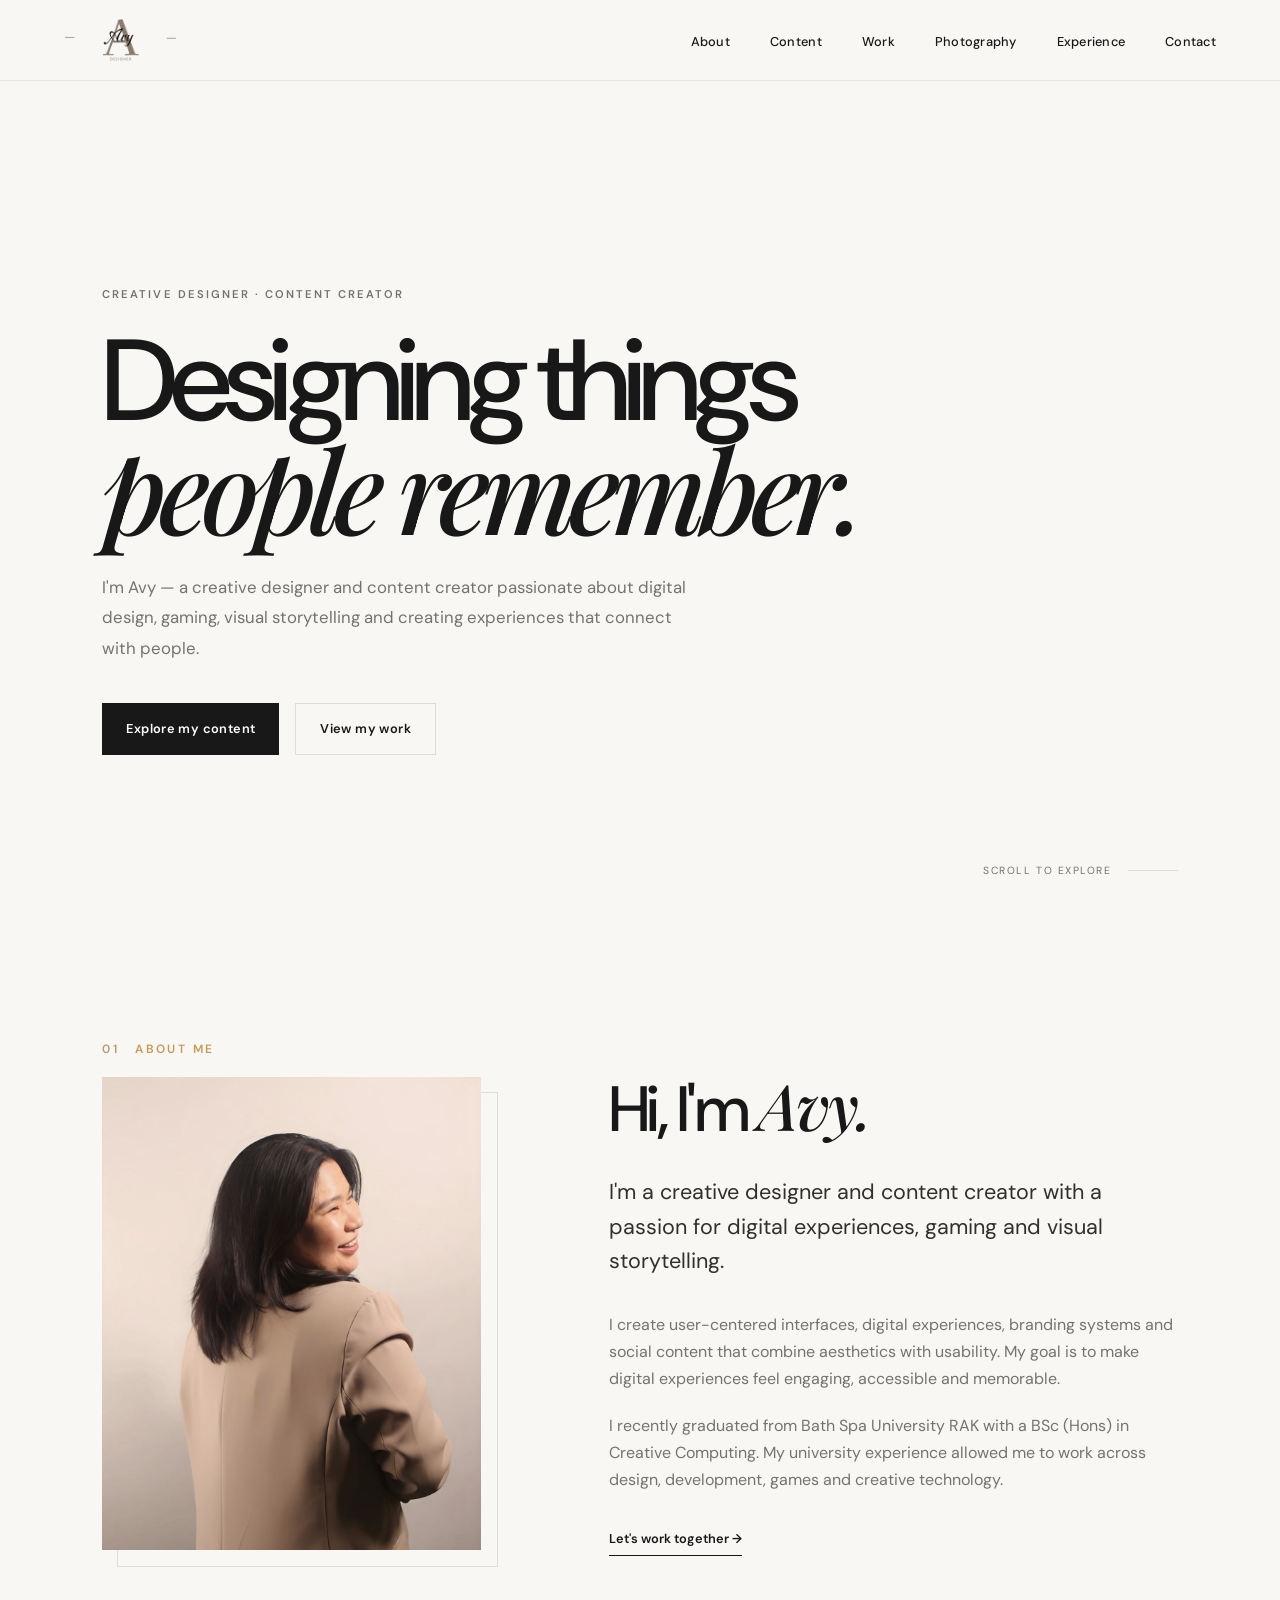
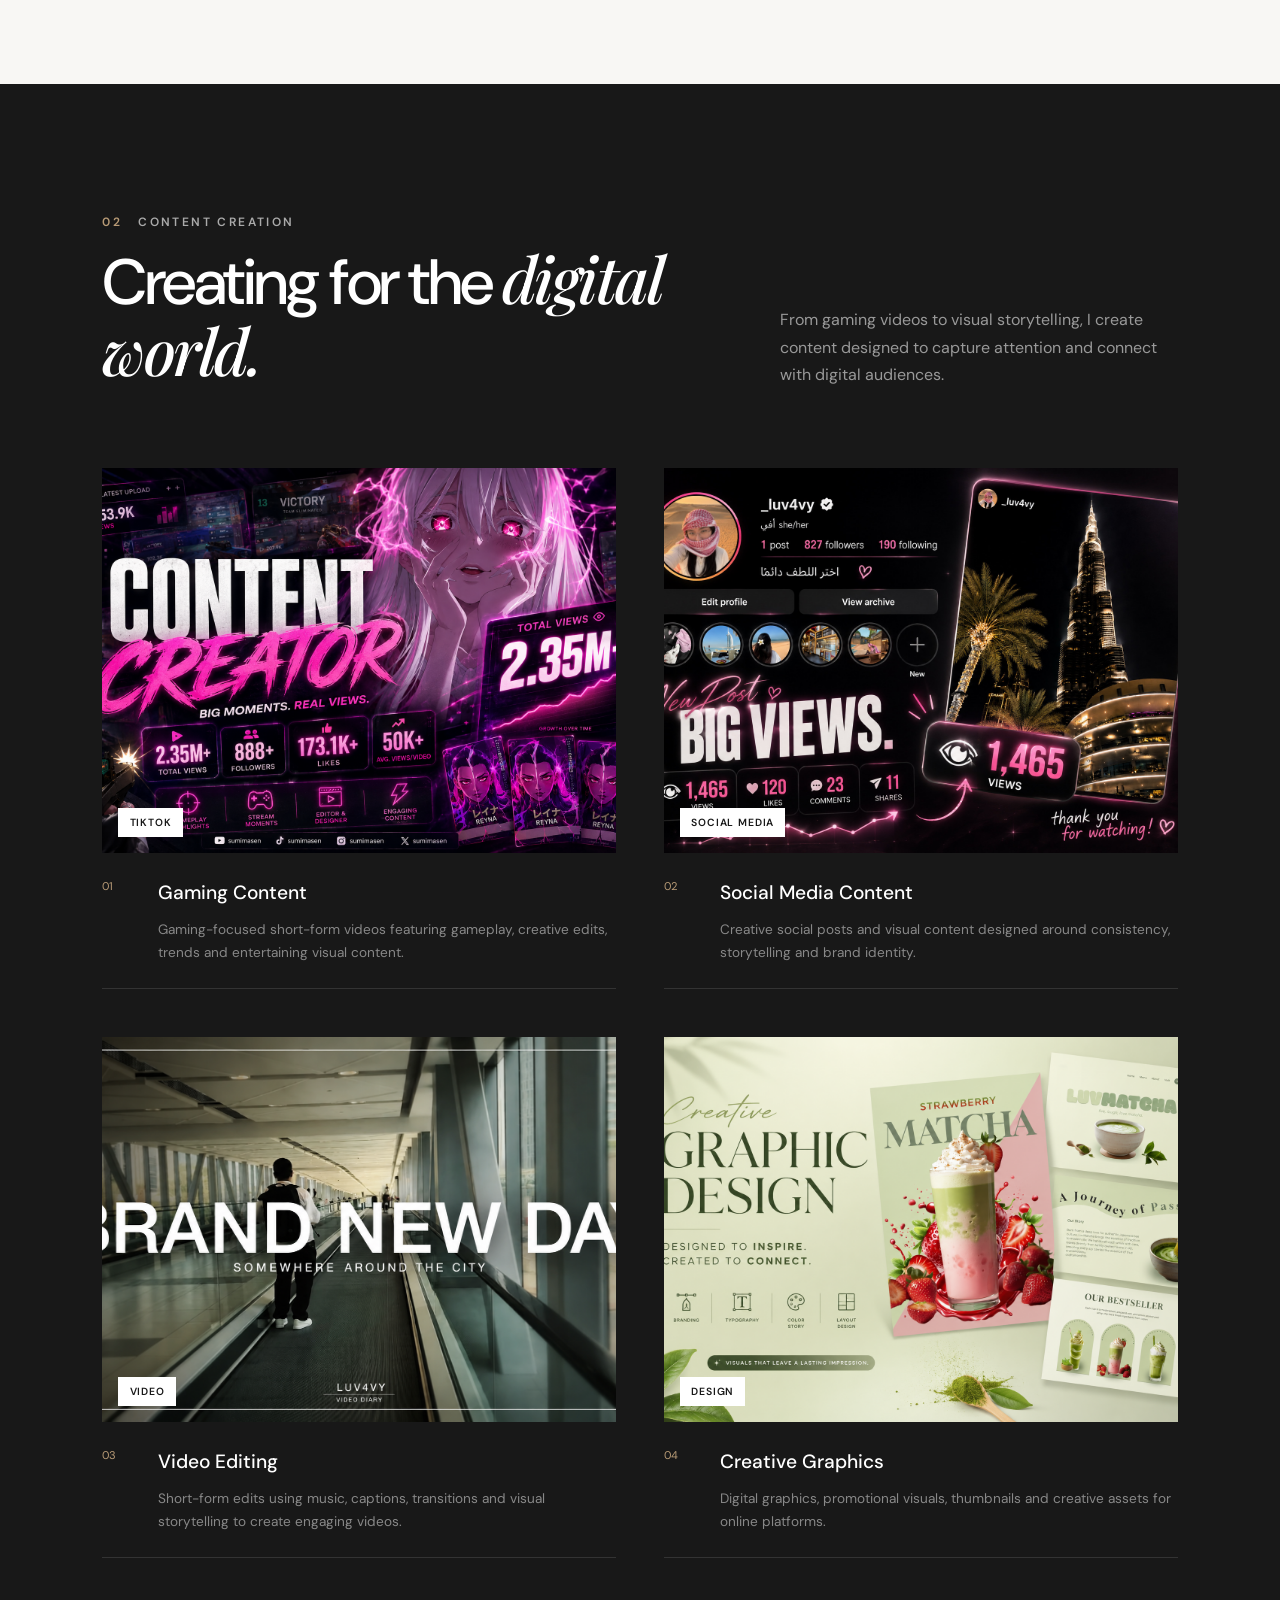
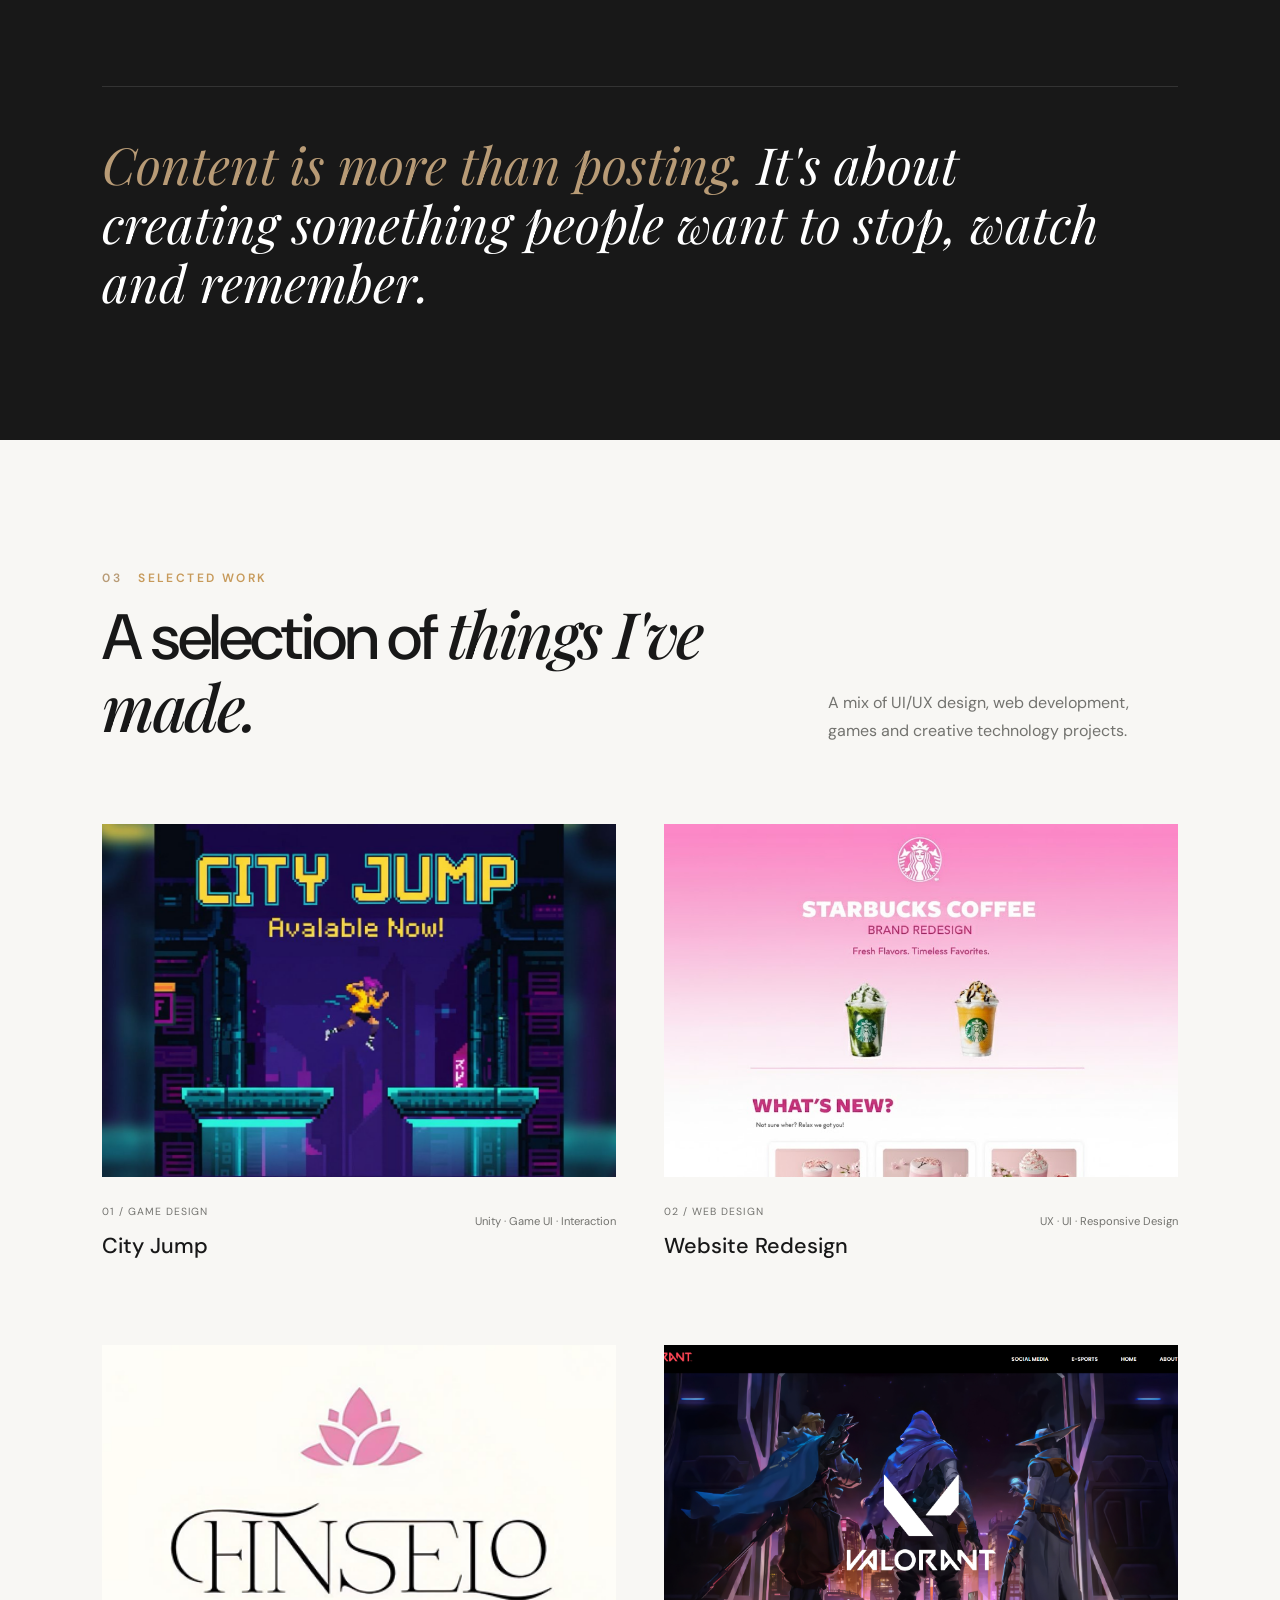
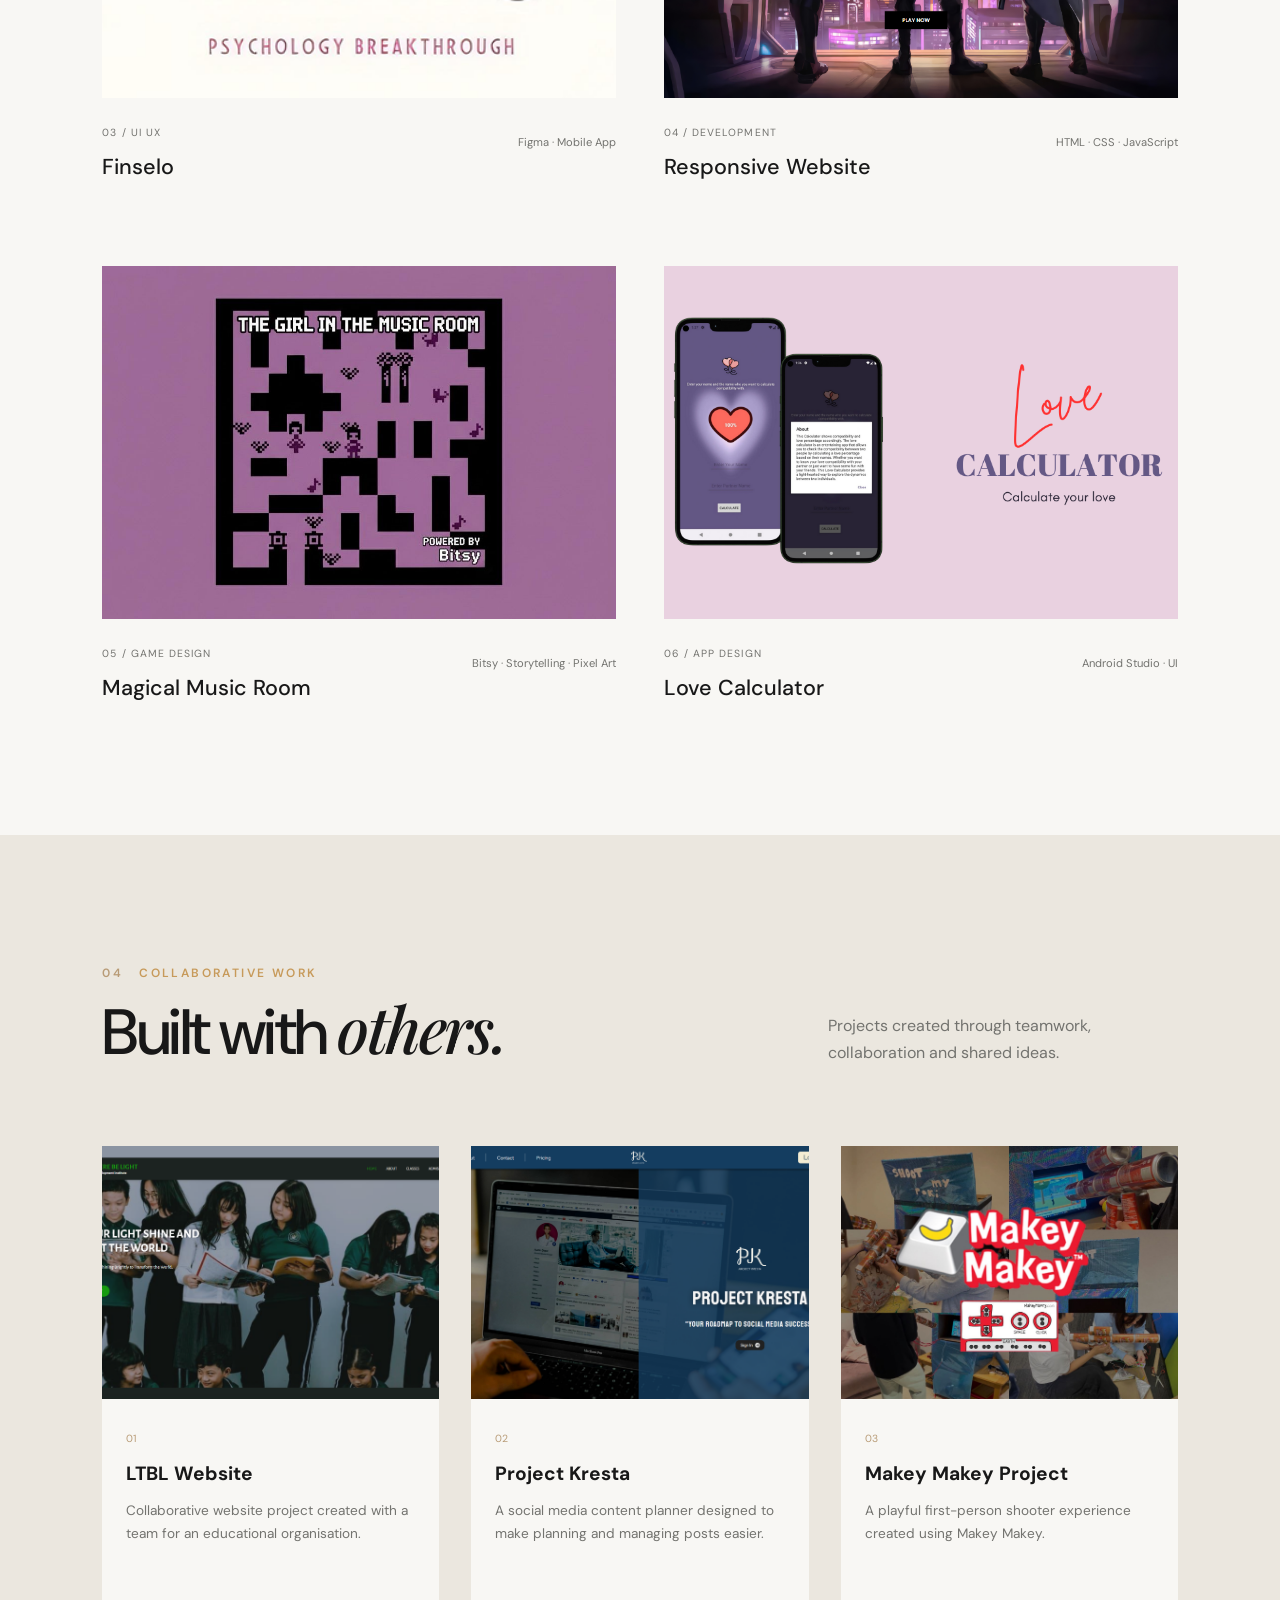
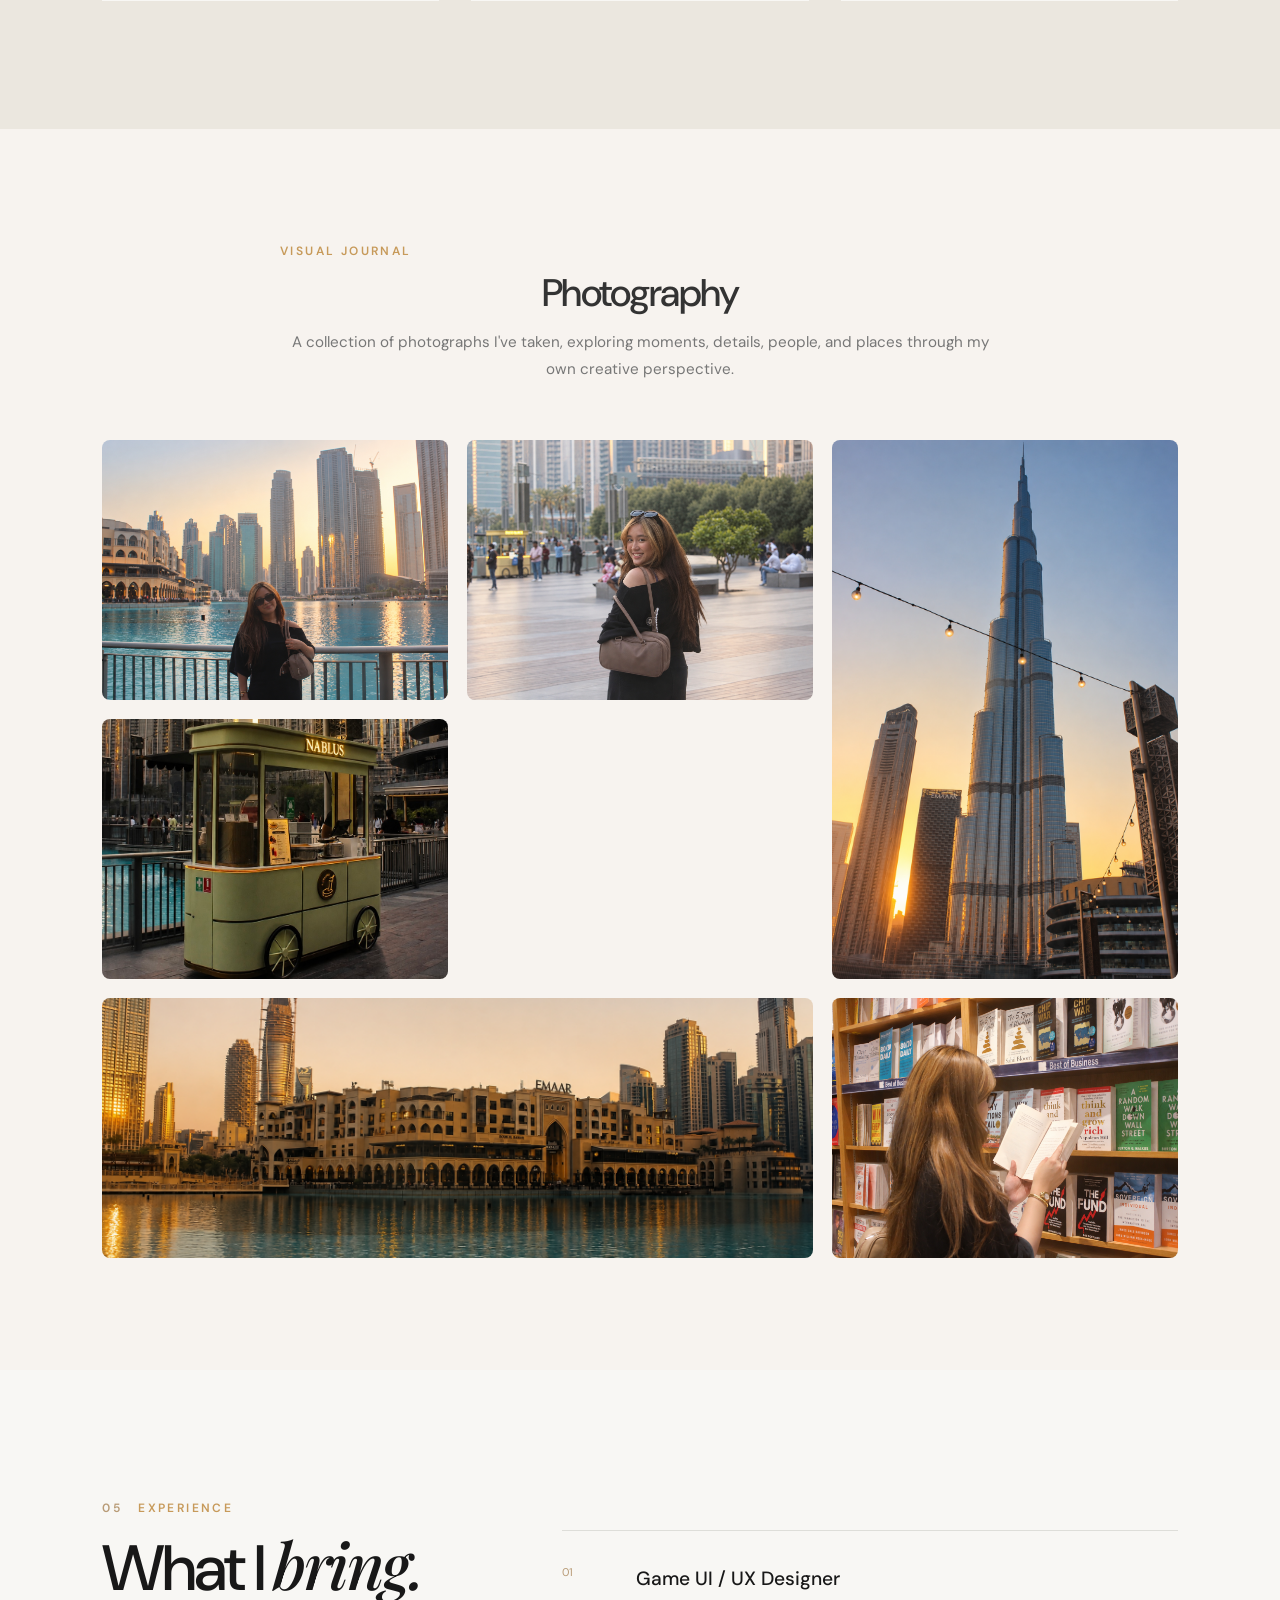
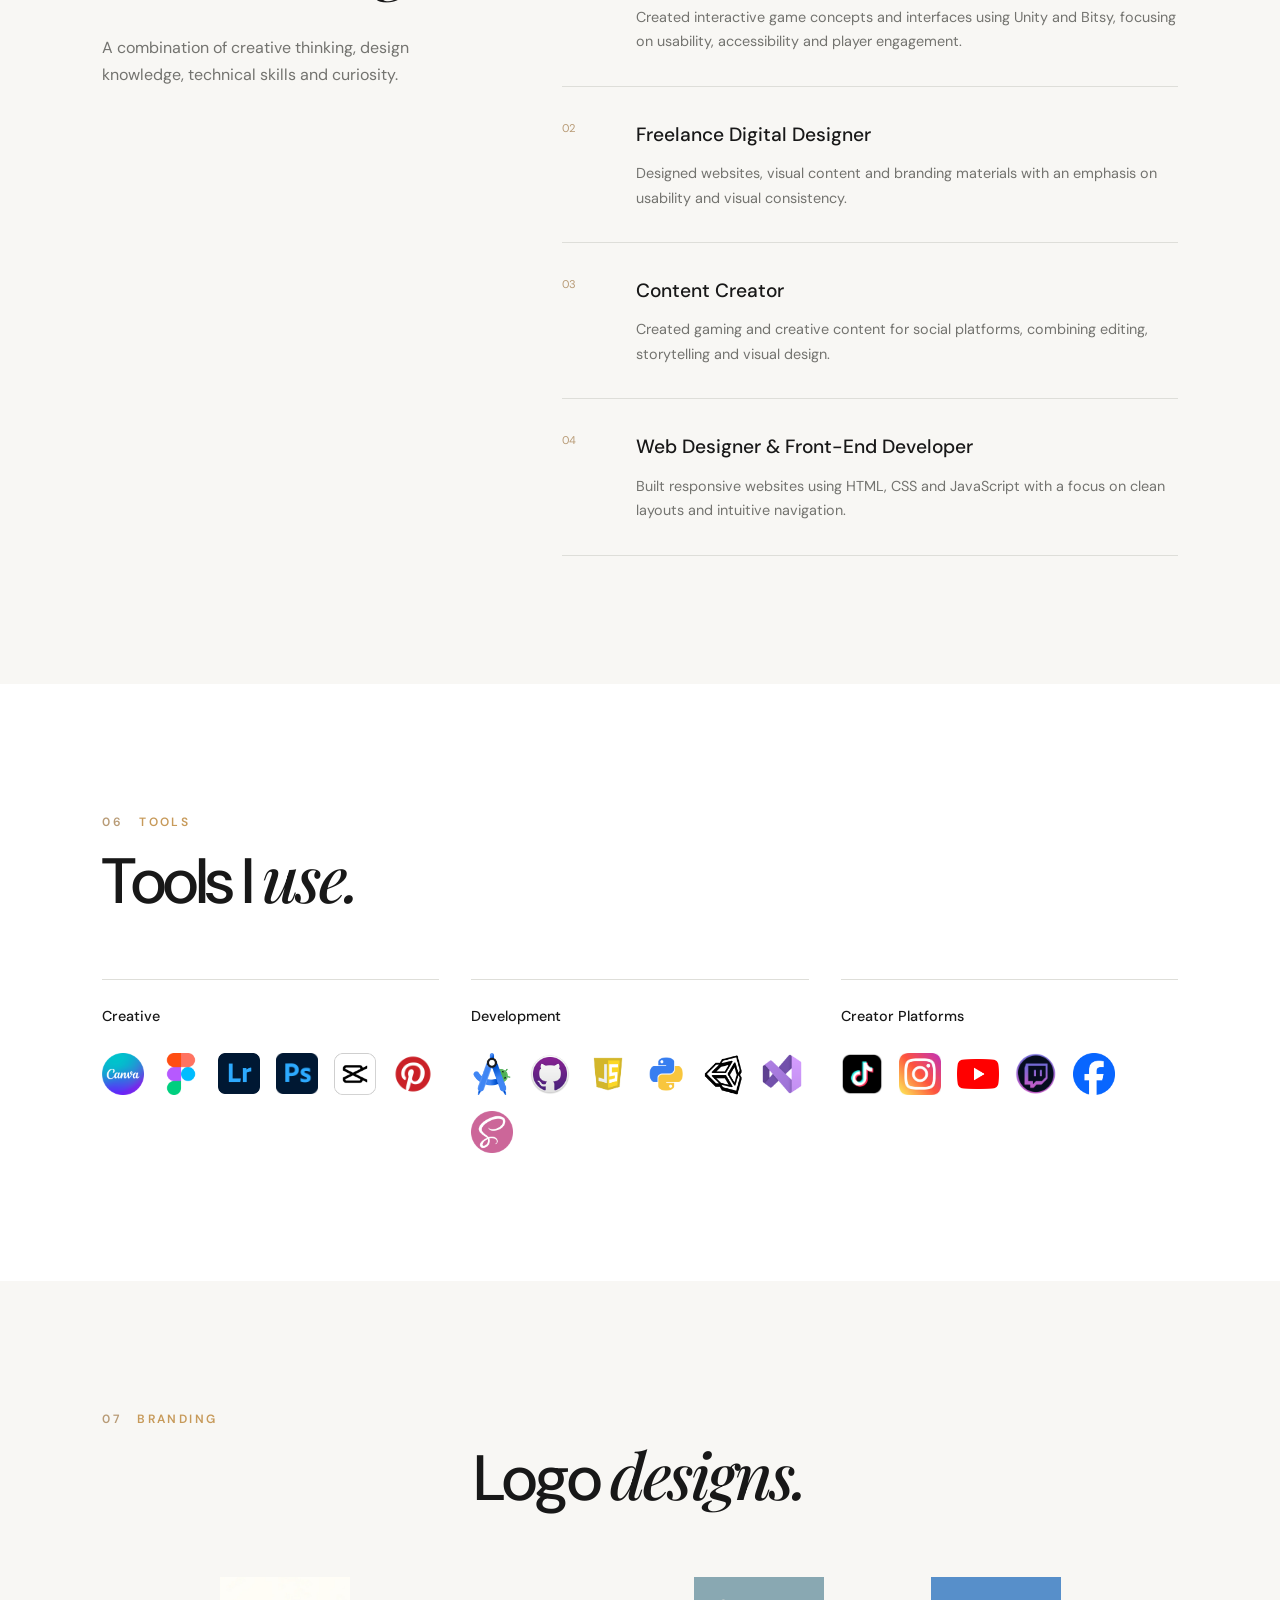
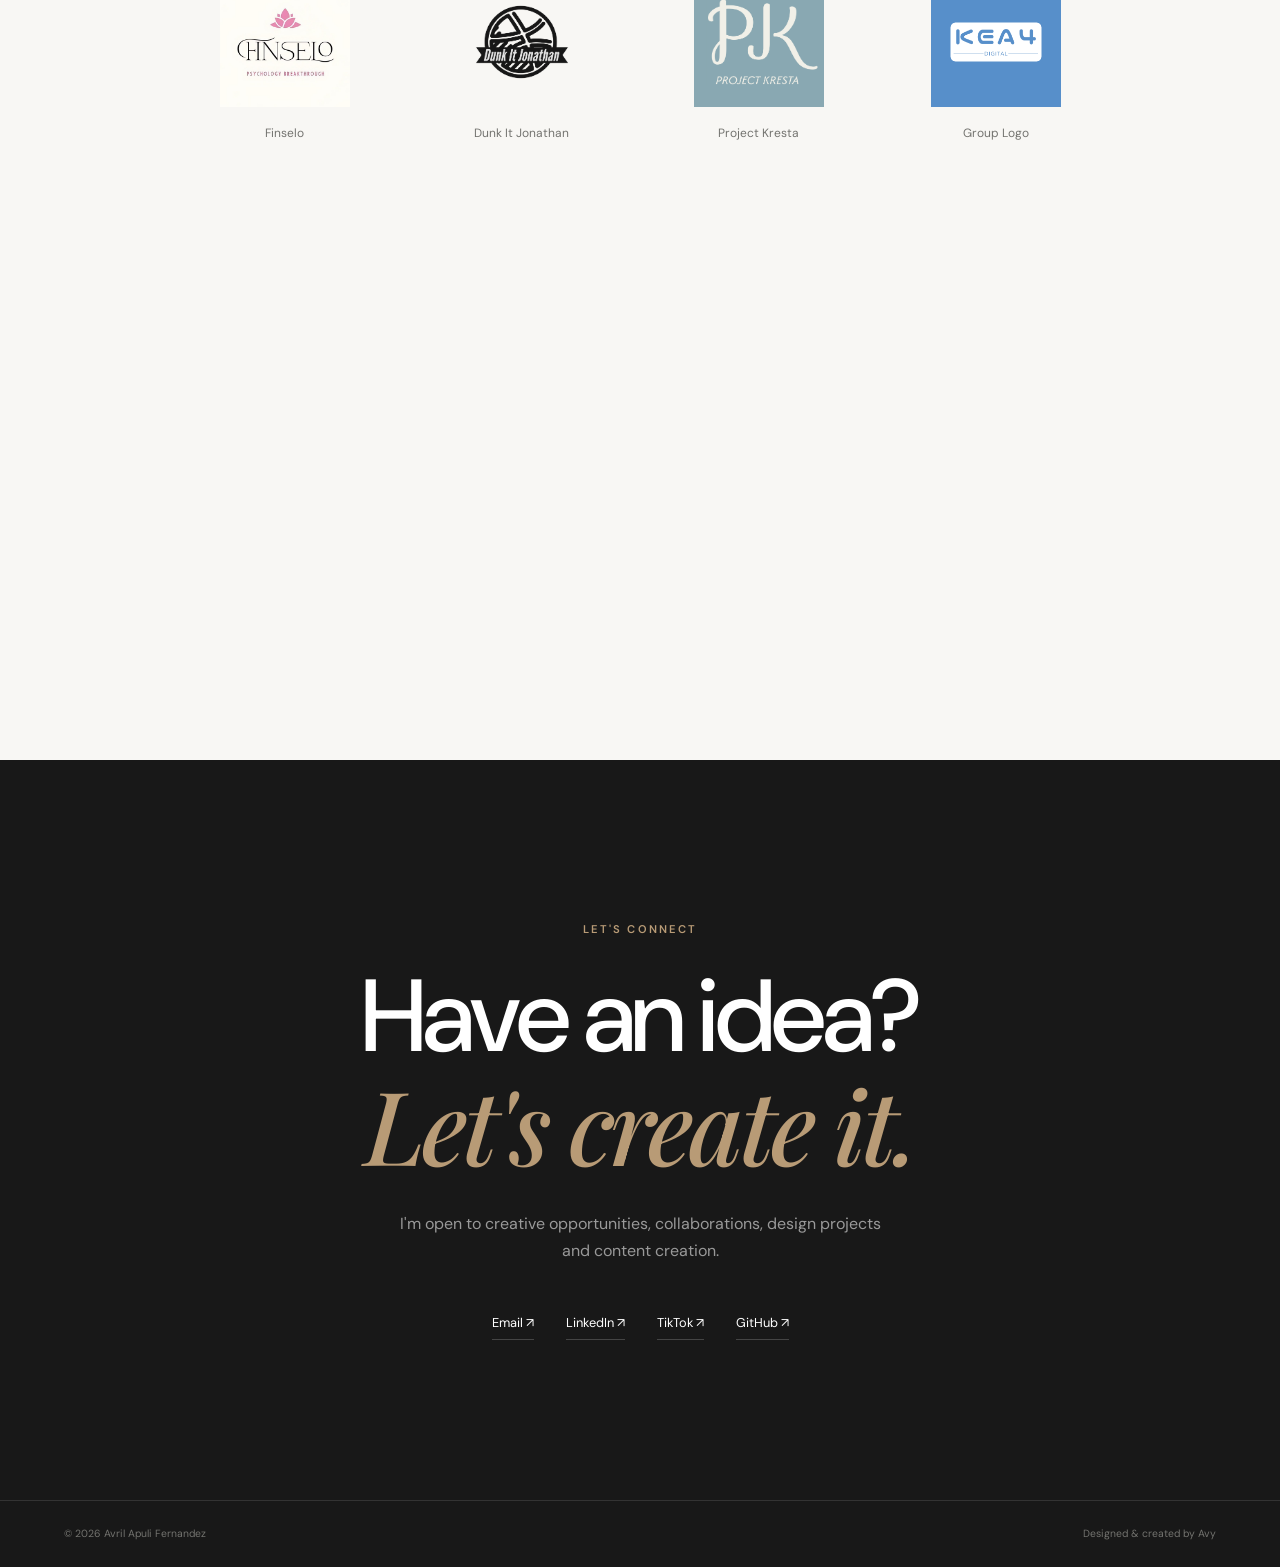
==== index.html @ 06047d9d "Initial Commit" ====
<!DOCTYPE html>
<html lang="en">
<head>
  <meta charset="UTF-8">
  <meta name="viewport" content="width=device-width, initial-scale=1.0">

  <title>Avy's Professional Portfolio</title>

  <link rel="icon" type="image/png" href="avy-high-resolution-logo.png">

  <link rel="stylesheet" href="stylesheet.css">

  <link href="https://fonts.googleapis.com/css2?family=DM+Sans:wght@400;500;600;700&family=Playfair+Display:ital,wght@0,500;0,600;1,500&display=swap" rel="stylesheet">
</head>

<body>

<!-- ================= NAVIGATION ================= -->

<header class="header">

  <nav class="navbar">

    <a href="#home" class="logo">
      <img
        src="avy-high-resolution-logo-transparent (2).png"
        alt="Avy logo"
      >
    </a>

    <div class="hamburger" id="hamburger">
      <span></span>
      <span></span>
      <span></span>
    </div>

    <ul class="nav-links" id="nav-links">
      <li><a href="#about">About</a></li>
      <li><a href="#content-creation">Content</a></li>
      <li><a href="#works">Work</a></li>
      <li><a href="#photography">Photography</a></li>
      <li><a href="#experience">Experience</a></li>
      <li><a href="#contact">Contact</a></li>
    </ul>

  </nav>

</header>

<!-- ================= HERO ================= -->

<section id="home" class="hero">

  <div class="hero-content">

    <p class="eyebrow">CREATIVE DESIGNER · CONTENT CREATOR</p>

    <h1>
      Designing things
      <span>people remember.</span>
    </h1>

    <p class="hero-description">
      I'm Avy — a creative designer and content creator passionate about
      digital design, gaming, visual storytelling and creating experiences
      that connect with people.
    </p>

    <div class="hero-buttons">

      <a href="#content-creation" class="button button-dark">
        Explore my content
      </a>

      <a href="#works" class="button button-outline">
        View my work
      </a>

    </div>

  </div>

  <div class="hero-scroll">
    <span>Scroll to explore</span>
    <span class="scroll-line"></span>
  </div>

</section>


<!-- ================= ABOUT ================= -->

<section id="about" class="about section">

  <div class="section-label">
    <span>01</span>
    ABOUT ME
  </div>

  <div class="about-grid">

    <div class="about-image">

      <img
        src="profile1.jpg"
        alt="Portrait of Avril Fernandez"
      >

    </div>

    <div class="about-content">

      <h2>
        Hi, I'm <em>Avy.</em>
      </h2>

      <p class="large-text">
        I'm a creative designer and content creator with a passion for
        digital experiences, gaming and visual storytelling.
      </p>

      <p>
        I create user-centered interfaces, digital experiences, branding
        systems and social content that combine aesthetics with usability.
        My goal is to make digital experiences feel engaging, accessible
        and memorable.
      </p>

      <p>
        I recently graduated from Bath Spa University RAK with a BSc (Hons)
        in Creative Computing. My university experience allowed me to work
        across design, development, games and creative technology.
      </p>

      <a href="#contact" class="text-link">
        Let's work together →
      </a>

    </div>

  </div>

</section>


<!-- ================= CONTENT CREATION ================= -->

<section id="content-creation" class="content-creation section">

  <div class="section-label">
    <span>02</span>
    CONTENT CREATION
  </div>

  <div class="content-heading">

    <div>

      <h2>
        Creating for the
        <em>digital world.</em>
      </h2>

    </div>

    <p>
      From gaming videos to visual storytelling, I create content designed
      to capture attention and connect with digital audiences.
    </p>

  </div>


  <div class="content-gallery">


    <!-- CONTENT 1 -->

    <article class="content-card">

      <div class="content-image">
        <a href="https://www.tiktok.com/@sumiimasennn" target="_blank">
        <img
          src="content1.jpg"
          alt="Gaming content creation"
        >
        </a>

        <span class="content-tag">
          TikTok
        </span>

      </div>

      <div class="content-info">

        <span class="content-number">01</span>

        <div>

          <h3>Gaming Content</h3>

          <p>
            Gaming-focused short-form videos featuring gameplay,
            creative edits, trends and entertaining visual content.
          </p>

        </div>

      </div>

    </article>


    <!-- CONTENT 2 -->

    <article class="content-card">

      <div class="content-image">

        <a href="https://www.instagram.com/_luv4vy/" target="_blank">
        <img
          src="content2.jpg"
          alt="Social media content"
        >
        </a>

        <span class="content-tag">
          Social Media
        </span>

      </div>

      <div class="content-info">

        <span class="content-number">02</span>

        <div>

          <h3>Social Media Content</h3>

          <p>
            Creative social posts and visual content designed around
            consistency, storytelling and brand identity.
          </p>

        </div>

      </div>

    </article>


    <!-- CONTENT 3 -->

    <article class="content-card">

      <div class="content-image">

        <a href="https://drive.google.com/file/d/18K-_RpfJNdDI6Lz2Km_GwueuKUiyLoYX/view?usp=sharing" target="_blank">
        <img
          src="content3.jpg"
          alt="Video editing project"
        >
        </a>

        <span class="content-tag">
          Video
        </span>

      </div>

      <div class="content-info">

        <span class="content-number">03</span>

        <div>

          <h3>Video Editing</h3>

          <p>
            Short-form edits using music, captions, transitions and
            visual storytelling to create engaging videos.
          </p>

        </div>

      </div>

    </article>


    <!-- CONTENT 4 -->

    <article class="content-card">

      <div class="content-image">

        <a href="https://www.figma.com/design/c0Lro77N6oqTeTmfIgg89C/Matcha-Business?t=SzeQ8PpiKRPX0kLx-1" target="_blank">
        <img
          src="content4.jpg"
          alt="Digital graphic design"
        >
        </a>

        <span class="content-tag">
          Design
        </span>

      </div>

      <div class="content-info">

        <span class="content-number">04</span>

        <div>

          <h3>Creative Graphics</h3>

          <p>
            Digital graphics, promotional visuals, thumbnails and
            creative assets for online platforms.
          </p>

        </div>

      </div>

    </article>

  </div>


  <div class="creator-statement">

    <p>
      <span>Content is more than posting.</span>
      It's about creating something people want to stop,
      watch and remember.
    </p>

  </div>

</section>


<!-- ================= WORK ================= -->

<section id="works" class="works section">

  <div class="section-label">
    <span>03</span>
    SELECTED WORK
  </div>

  <div class="work-heading">

    <h2>
      A selection of
      <em>things I've made.</em>
    </h2>

    <p>
      A mix of UI/UX design, web development, games and
      creative technology projects.
    </p>

  </div>


  <div class="project-grid">


    <!-- PROJECT -->

    <a
      href="https://kowpimocha.itch.io/ct-jump"
      target="_blank"
      class="project featured"
    >

      <div class="project-image">

        <img
          src="city jump.jpg"
          alt="City Jump game"
        >

        <span class="project-arrow">↗</span>

      </div>

      <div class="project-meta">

        <div>
          <span>01 / GAME DESIGN</span>
          <h3>City Jump</h3>
        </div>

        <p>
          Unity · Game UI · Interaction
        </p>

      </div>

    </a>


    <!-- PROJECT -->

    <a
      href="https://marvelous-pony-65d665.netlify.app/"
      target="_blank"
      class="project"
    >

      <div class="project-image">

        <img
          src="starbs.jpg"
          alt="Website redesign"
        >

        <span class="project-arrow">↗</span>

      </div>

      <div class="project-meta">

        <div>
          <span>02 / WEB DESIGN</span>
          <h3>Website Redesign</h3>
        </div>

        <p>
          UX · UI · Responsive Design
        </p>

      </div>

    </a>


    <!-- PROJECT -->

    <a
      href="https://www.figma.com/proto/Gzxs8275vWsYorkAedCc73/FINSELO-PROTOYPE?node-id=1-2&starting-point-node-id=1%3A2&t=7ZNypUablXaYh5VF-1"
      target="_blank"
      class="project"
    >

      <div class="project-image">

        <img
          src="finselo 1.png"
          alt="Finselo mobile app"
        >

        <span class="project-arrow">↗</span>

      </div>

      <div class="project-meta">

        <div>
          <span>03 / UI UX</span>
          <h3>Finselo</h3>
        </div>

        <p>
          Figma · Mobile App
        </p>

      </div>

    </a>


    <!-- PROJECT -->

    <a
      href="https://sonutabby.github.io/Responsive-Website-Assessment-2/"
      target="_blank"
      class="project"
    >

      <div class="project-image">

        <img
          src="web dev.png"
          alt="Responsive website"
        >

        <span class="project-arrow">↗</span>

      </div>

      <div class="project-meta">

        <div>
          <span>04 / DEVELOPMENT</span>
          <h3>Responsive Website</h3>
        </div>

        <p>
          HTML · CSS · JavaScript
        </p>

      </div>

    </a>


    <!-- PROJECT -->

    <a
      href="https://kowpimocha.itch.io/magical-music-room"
      target="_blank"
      class="project"
    >

      <div class="project-image">

        <img
          src="MRBITSY.jpeg"
          alt="Magical Music Room"
        >

        <span class="project-arrow">↗</span>

      </div>

      <div class="project-meta">

        <div>
          <span>05 / GAME DESIGN</span>
          <h3>Magical Music Room</h3>
        </div>

        <p>
          Bitsy · Storytelling · Pixel Art
        </p>

      </div>

    </a>


    <!-- PROJECT -->

    <a
      href="https://drive.google.com/file/d/1uu-B8Q8aydT86OCfUR45F1eVJ3cds6Sk/view?usp=sharing"
      target="_blank"
      class="project"
    >

      <div class="project-image">

        <img
          src="CALCULATOR.png"
          alt="Love Calculator App"
        >

        <span class="project-arrow">↗</span>

      </div>

      <div class="project-meta">

        <div>
          <span>06 / APP DESIGN</span>
          <h3>Love Calculator</h3>
        </div>

        <p>
          Android Studio · UI
        </p>

      </div>

    </a>

  </div>

</section>


<!-- ================= TEAM PROJECTS ================= -->

<section class="team-projects section">

  <div class="section-label">
    <span>04</span>
    COLLABORATIVE WORK
  </div>

  <div class="work-heading">

    <h2>
      Built with
      <em>others.</em>
    </h2>

    <p>
      Projects created through teamwork, collaboration and shared ideas.
    </p>

  </div>


  <div class="team-grid">


    <a
      href="https://ltbl.netlify.app/"
      target="_blank"
      class="team-card"
    >

      <img src="ltbl.png" alt="LTBL website">

      <div>

        <span>01</span>

        <h3>LTBL Website</h3>

        <p>
          Collaborative website project created with a team
          for an educational organisation.
        </p>

      </div>

    </a>


    <a
      href="https://project-kresta-production.up.railway.app/home"
      target="_blank"
      class="team-card"
    >

      <img src="pk.png" alt="Project Kresta">

      <div>

        <span>02</span>

        <h3>Project Kresta</h3>

        <p>
          A social media content planner designed to make
          planning and managing posts easier.
        </p>

      </div>

    </a>


    <a
      href="https://drive.google.com/file/d/1wsF-MuVcW0PXw0GeC_WhOpnkVg9iXyb0/view?usp=sharing"
      target="_blank"
      class="team-card"
    >

      <img src="makey.jpg" alt="Makey Makey project">

      <div>

        <span>03</span>

        <h3>Makey Makey Project</h3>

        <p>
          A playful first-person shooter experience
          created using Makey Makey.
        </p>

      </div>

    </a>

  </div>

</section>

<!-- PHOTOGRAPHY SECTION -->
<section id="photography" class="photography">
  <div class="photography-header">
    <p class="section-label">VISUAL JOURNAL</p>
    <h2>Photography</h2>
    <p class="photography-intro">
      A collection of photographs I've taken, exploring moments,
      details, people, and places through my own creative perspective.
    </p>
  </div>

  <div class="photo-gallery">

    <div class="photo-item">
      <img src="photo1.PNG" alt="Photography project 1">
      <div class="photo-caption">
        <span>Golden Hour</span>
        <h3>Finding calm in the city's rhythm</h3>
      </div>
    </div>

    <div class="photo-item">
      <img src="photo2.PNG" alt="Photography project 2">
      <div class="photo-caption">
        <span>Among the Crowd</span>
        <h3>One moment, countless stories</h3>
      </div>
    </div>

    <div class="photo-item photo-tall">
      <img src="photo3.PNG" alt="Photography project 3">
      <div class="photo-caption">
        <span>City Icons</span>
        <h3>Architecture framed through my perspective</h3>
      </div>
    </div>

    <div class="photo-item">
      <img src="photo4.PNG" alt="Photography project 4">
      <div class="photo-caption">
        <span>Street Stories</span>
        <h3>The little details that bring places to life</h3>
      </div>
    </div>

    <div class="photo-item photo-wide">
      <img src="photo5.PNG" alt="Photography project 5">
      <div class="photo-caption">
        <span>Urban Reflections</span>
        <h3>Where light meets the skyline</h3>
      </div>
    </div>

    <div class="photo-item">
      <img src="photo6.PNG" alt="Photography project 6">
      <div class="photo-caption">
        <span>Lost in Pages</span>
        <h3>A quiet escape in a world of stories</h3>
      </div>
    </div>

  </div>
</section>




<!-- ================= EXPERIENCE ================= -->

<section id="experience" class="experience section">

  <div class="section-label">
    <span>05</span>
    EXPERIENCE
  </div>

  <div class="experience-layout">

    <div>

      <h2>
        What I
        <em>bring.</em>
      </h2>

      <p class="experience-intro">
        A combination of creative thinking, design knowledge,
        technical skills and curiosity.
      </p>

    </div>


    <div class="experience-list">

      <div class="experience-item">

        <span>01</span>

        <div>

          <h3>Game UI / UX Designer</h3>

          <p>
            Created interactive game concepts and interfaces
            using Unity and Bitsy, focusing on usability,
            accessibility and player engagement.
          </p>

        </div>

      </div>


      <div class="experience-item">

        <span>02</span>

        <div>

          <h3>Freelance Digital Designer</h3>

          <p>
            Designed websites, visual content and branding
            materials with an emphasis on usability and
            visual consistency.
          </p>

        </div>

      </div>


      <div class="experience-item">

        <span>03</span>

        <div>

          <h3>Content Creator</h3>

          <p>
            Created gaming and creative content for social
            platforms, combining editing, storytelling and
            visual design.
          </p>

        </div>

      </div>


      <div class="experience-item">

        <span>04</span>

        <div>

          <h3>Web Designer & Front-End Developer</h3>

          <p>
            Built responsive websites using HTML, CSS and
            JavaScript with a focus on clean layouts and
            intuitive navigation.
          </p>

        </div>

      </div>

    </div>

  </div>

</section>


<!-- ================= SOFTWARE ================= -->

<section class="tools section">

  <div class="section-label">
    <span>06</span>
    TOOLS
  </div>

  <h2>
    Tools I
    <em>use.</em>
  </h2>


  <div class="tools-grid">

    <div class="tool-group">

      <h3>Creative</h3>

      <div class="tool-icons">

        <img src="canva.webp" alt="Canva">
        <img src="figma.png" alt="Figma">
        <img src="lightroom.png" alt="Lightroom">
        <img src="photoshop.png" alt="Photoshop">
        <img src="capcut.png" alt="CapCut">
        <img src="pinterest.png" alt="Pinterest">

      </div>

    </div>


    <div class="tool-group">

      <h3>Development</h3>

      <div class="tool-icons">

        <img src="android studio.png" alt="Android Studio">
        <img src="github.png" alt="GitHub">
        <img src="js.webp" alt="JavaScript">
        <img src="python.png" alt="Python">
        <img src="unity engine.png" alt="Unity">
        <img src="vs code.png" alt="Visual Studio Code">
        <img src="sass.png" alt="SASS">

      </div>

    </div>


    <div class="tool-group">

      <h3>Creator Platforms</h3>

      <div class="tool-icons">

        <img src="tiktok.png" alt="TikTok">
        <img src="instagram.png" alt="Instagram">
        <img src="youtube.png" alt="YouTube">
        <img src="twitch.png" alt="Twitch">
        <img src="facebook.png" alt="Facebook">

      </div>

    </div>

  </div>

</section>


<!-- ================= LOGOS ================= -->

<section class="logos section">

  <div class="section-label">
    <span>07</span>
    BRANDING
  </div>

  <h2>
    Logo
    <em>designs.</em>
  </h2>

  <div class="logos-gallery">

    <div class="logo-item">
      <img src="finselo 1.png" alt="Finselo logo">
      <p>Finselo</p>
    </div>

    <div class="logo-item">
      <img src="Dunk It Jonathan-1 1.png" alt="Dunk It Jonathan logo">
      <p>Dunk It Jonathan</p>
    </div>

    <div class="logo-item">
      <img src="Project Kresta.png" alt="Project Kresta logo">
      <p>Project Kresta</p>
    </div>

    <div class="logo-item">
      <img src="Group Name.png" alt="Group logo">
      <p>Group Logo</p>
    </div>

  </div>

</section>


<!-- ================= CV ================= -->

<section class="cv section">

  <div class="cv-content">

    <p class="eyebrow">CURRICULUM VITAE</p>

    <h2>
      Want to know
      <em>more?</em>
    </h2>

    <p>
      View my CV for a closer look at my education,
      experience and skills.
    </p>

    <a
      href="files/Avril_Fernandez_Resume.pdf"
      target="_blank"
      class="button button-dark"
    >
      View my CV →
    </a>

  </div>

</section>


<!-- ================= CONTACT ================= -->

<section id="contact" class="contact">

  <div class="contact-inner">

    <p class="eyebrow">LET'S CONNECT</p>

    <h2>
      Have an idea?
      <br>
      <em>Let's create it.</em>
    </h2>

    <p class="contact-description">
      I'm open to creative opportunities, collaborations,
      design projects and content creation.
    </p>


    <div class="socials">

      <a
        href="https://mail.google.com/mail/?view=cm&fs=1&to=avril.fernandez.6921@gmail.com"
        target="_blank"
      >
        Email ↗
      </a>

      <a
        href="https://www.linkedin.com/in/4vy/"
        target="_blank"
      >
        LinkedIn ↗
      </a>

      <a
        href="https://www.tiktok.com/@_luv4vy"
        target="_blank"
      >
        TikTok ↗
      </a>

      <a
        href="https://github.com/sonutabby"
        target="_blank"
      >
        GitHub ↗
      </a>

    </div>

  </div>

</section>


<!-- ================= FOOTER ================= -->

<footer>

  <p>
    © 2026 Avril Apuli Fernandez
  </p>

  <p>
    Designed & created by Avy
  </p>

</footer>


<!-- ================= JAVASCRIPT ================= -->

<script>

  const hamburger = document.getElementById("hamburger");
  const navLinks = document.getElementById("nav-links");

  hamburger.addEventListener("click", () => {

    hamburger.classList.toggle("toggle");
    navLinks.classList.toggle("active");

  });


  document.querySelectorAll(".nav-links a").forEach(link => {

    link.addEventListener("click", () => {

      hamburger.classList.remove("toggle");
      navLinks.classList.remove("active");

    });

  });


  /* Scroll reveal */

  const revealElements = document.querySelectorAll(
    ".section, .project, .content-card, .team-card, .experience-item, .tool-group, .logo-item"
  );

  const observer = new IntersectionObserver(

    (entries) => {

      entries.forEach(entry => {

        if (entry.isIntersecting) {

          entry.target.classList.add("visible");

          observer.unobserve(entry.target);

        }

      });

    },

    {
      threshold: 0.12
    }

  );


  revealElements.forEach(element => {

    observer.observe(element);

  });


  /* Prevent browser from restoring scroll position */

  window.history.scrollRestoration = "manual";

</script>

</body>
</html>
---- stylesheet.css ----
/* =========================================================
   AVY PORTFOLIO
   Minimalist / Editorial / Content Creator
========================================================= */


/* =========================================================
   RESET
========================================================= */

* {
  margin: 0;
  padding: 0;
  box-sizing: border-box;
}


html {
  scroll-behavior: smooth;
}


body {
  font-family: "DM Sans", sans-serif;
  background: #f8f7f4;
  color: #181818;
  line-height: 1.7;
  overflow-x: hidden;
}


img {
  max-width: 100%;
  display: block;
}


a {
  color: inherit;
}


/* =========================================================
   VARIABLES
========================================================= */

:root {

  --background: #f8f7f4;

  --white: #ffffff;

  --black: #181818;

  --dark-gray: #30302e;

  --gray: #73736f;

  --light-gray: #deded9;

  --beige: #ebe7df;

  --accent: #b89b76;

  --serif: "Playfair Display", serif;

  --sans: "DM Sans", sans-serif;

}


/* =========================================================
   TYPOGRAPHY
========================================================= */

h1,
h2,
h3,
p {
  margin: 0;
}


h1,
h2 {
  font-weight: 500;
}


h2 {
  font-size: clamp(2.5rem, 5vw, 4.5rem);
  line-height: 1.05;
  letter-spacing: -0.04em;
}


h2 em,
h1 span {
  font-family: var(--serif);
  font-style: italic;
  font-weight: 500;
}


p {
  color: var(--gray);
}


.eyebrow {
  font-size: 0.7rem;
  letter-spacing: 0.18em;
  font-weight: 600;
  color: var(--gray);
}


/* =========================================================
   HEADER
========================================================= */

.header {

  position: sticky;

  top: 0;

  z-index: 1000;

  background: rgba(248, 247, 244, 0.92);

  backdrop-filter: blur(15px);

  border-bottom: 1px solid rgba(24, 24, 24, 0.08);

}


.navbar {

  max-width: 1400px;

  margin: auto;

  padding: 1.2rem 5%;

  display: flex;

  align-items: center;

  justify-content: space-between;

}


.logo img {

  height: 42px;

  width: auto;

  object-fit: contain;

}


.nav-links {

  list-style: none;

  display: flex;

  align-items: center;

  gap: 2.5rem;

}


.nav-links a {

  text-decoration: none;

  color: var(--black);

  font-size: 0.8rem;

  font-weight: 500;

  letter-spacing: 0.02em;

  position: relative;

}


.nav-links a::after {

  content: "";

  position: absolute;

  left: 0;

  bottom: -6px;

  width: 0;

  height: 1px;

  background: var(--black);

  transition: width 0.3s ease;

}


.nav-links a:hover::after {

  width: 100%;

}


/* =========================================================
   HAMBURGER
========================================================= */

.hamburger {

  display: none;

  flex-direction: column;

  gap: 5px;

  cursor: pointer;

  z-index: 1001;

}


.hamburger span {

  width: 25px;

  height: 2px;

  background: var(--black);

  transition: 0.3s;

}


.hamburger.toggle span:nth-child(1) {

  transform: rotate(45deg) translate(5px, 5px);

}


.hamburger.toggle span:nth-child(2) {

  opacity: 0;

}


.hamburger.toggle span:nth-child(3) {

  transform: rotate(-45deg) translate(5px, -5px);

}


/* =========================================================
   HERO
========================================================= */

.hero {

  min-height: calc(100vh - 70px);

  padding: 8rem 8% 5rem;

  display: flex;

  flex-direction: column;

  justify-content: center;

  position: relative;

  max-width: 1500px;

  margin: auto;

}


.hero-content {

  max-width: 900px;

}


.hero h1 {

  font-size: clamp(4rem, 9vw, 9rem);

  line-height: 0.92;

  letter-spacing: -0.07em;

  font-weight: 500;

  margin: 1.5rem 0 2rem;

}


.hero h1 span {

  display: block;

}


.hero-description {

  max-width: 600px;

  font-size: 1.05rem;

  line-height: 1.8;

  margin-bottom: 2.5rem;

}


.hero-buttons {

  display: flex;

  gap: 1rem;

  flex-wrap: wrap;

}


/* =========================================================
   BUTTONS
========================================================= */

.button {

  display: inline-flex;

  align-items: center;

  justify-content: center;

  padding: 0.9rem 1.5rem;

  text-decoration: none;

  font-size: 0.8rem;

  font-weight: 600;

  letter-spacing: 0.03em;

  transition: all 0.3s ease;

}


.button-dark {

  background: var(--black);

  color: white;

}


.button-dark:hover {

  background: var(--accent);

  transform: translateY(-2px);

}


.button-outline {

  border: 1px solid var(--light-gray);

  color: var(--black);

}


.button-outline:hover {

  border-color: var(--black);

}


.hero-scroll {

  position: absolute;

  bottom: 2rem;

  right: 8%;

  display: flex;

  align-items: center;

  gap: 1rem;

  font-size: 0.65rem;

  letter-spacing: 0.15em;

  text-transform: uppercase;

  color: var(--gray);

}


.scroll-line {

  width: 50px;

  height: 1px;

  background: var(--light-gray);

}


/* =========================================================
   GENERAL SECTIONS
========================================================= */

.section {

  padding: 8rem 8%;

  max-width: 1500px;

  margin: auto;

}


.section-label {

  display: flex;

  align-items: center;

  gap: 1rem;

  font-size: 0.7rem;

  letter-spacing: 0.15em;

  font-weight: 600;

  color: var(--gray);

  margin-bottom: 4rem;

}


.section-label span {

  color: var(--accent);

}


/* =========================================================
   ABOUT
========================================================= */

.about-grid {

  display: grid;

  grid-template-columns: 0.8fr 1.2fr;

  gap: 8rem;

  align-items: center;

}


.about-image {

  position: relative;

}


.about-image::before {

  content: "";

  position: absolute;

  width: 100%;

  height: 100%;

  border: 1px solid var(--light-gray);

  top: 15px;

  left: 15px;

  z-index: -1;

}


.about-image img {

  width: 100%;

  max-width: 480px;

  aspect-ratio: 4 / 5;

  object-fit: cover;

  filter: grayscale(10%);

}


.about-content h2 {

  margin-bottom: 2rem;

}


.about-content p {

  max-width: 650px;

  margin-bottom: 1.2rem;

}


.about-content .large-text {

  font-size: 1.35rem;

  line-height: 1.6;

  color: var(--dark-gray);

  margin-bottom: 2rem;

}


.text-link {

  display: inline-block;

  margin-top: 1rem;

  font-size: 0.8rem;

  font-weight: 600;

  text-decoration: none;

  border-bottom: 1px solid var(--black);

  padding-bottom: 5px;

}


/* =========================================================
   CONTENT CREATION
========================================================= */

.content-creation {

  max-width: none;

  background: var(--black);

  color: white;

}


.content-creation .section-label {

  color: #aaa;

}


.content-creation .section-label span {

  color: var(--accent);

}


.content-heading {

  max-width: 1200px;

  margin: auto;

  display: grid;

  grid-template-columns: 1.2fr 0.8fr;

  gap: 5rem;

  align-items: end;

  margin-bottom: 5rem;

}


.content-heading h2 {

  color: white;

}


.content-heading p {

  color: #999;

  max-width: 450px;

}


.content-gallery {

  max-width: 1200px;

  margin: auto;

  display: grid;

  grid-template-columns: repeat(2, 1fr);

  gap: 3rem;

}


.content-card {

  transition: transform 0.4s ease;

}


.content-card:hover {

  transform: translateY(-6px);

}


.content-image {

  position: relative;

  overflow: hidden;

  aspect-ratio: 4 / 3;

}


.content-image img {

  width: 100%;

  height: 100%;

  object-fit: cover;

  transition: transform 0.6s ease;

}


.content-card:hover .content-image img {

  transform: scale(1.04);

}


.content-tag {

  position: absolute;

  left: 1rem;

  bottom: 1rem;

  background: white;

  color: var(--black);

  padding: 0.35rem 0.7rem;

  font-size: 0.65rem;

  font-weight: 600;

  text-transform: uppercase;

  letter-spacing: 0.08em;

}


.content-info {

  display: grid;

  grid-template-columns: 40px 1fr;

  gap: 1rem;

  padding: 1.5rem 0;

  border-bottom: 1px solid #333;

}


.content-number {

  color: var(--accent);

  font-size: 0.7rem;

}


.content-info h3 {

  color: white;

  font-size: 1.2rem;

  font-weight: 500;

  margin-bottom: 0.5rem;

}


.content-info p {

  color: #888;

  font-size: 0.85rem;

  max-width: 500px;

}


.creator-statement {

  max-width: 1200px;

  margin: 8rem auto 0;

  padding-top: 3rem;

  border-top: 1px solid #333;

}


.creator-statement p {

  font-family: var(--serif);

  font-style: italic;

  color: white;

  font-size: clamp(2rem, 4vw, 4rem);

  line-height: 1.15;

  max-width: 1000px;

}


.creator-statement span {

  color: var(--accent);

}


/* =========================================================
   WORK
========================================================= */

.works {

  max-width: 1500px;

}


.work-heading {

  display: flex;

  justify-content: space-between;

  align-items: end;

  gap: 3rem;

  margin-bottom: 5rem;

}


.work-heading h2 {

  max-width: 700px;

}


.work-heading p {

  max-width: 350px;

}


.project-grid {

  display: grid;

  grid-template-columns: repeat(2, 1fr);

  gap: 5rem 3rem;

}


.project {

  text-decoration: none;

  color: var(--black);

}


.project-image {

  position: relative;

  overflow: hidden;

  background: var(--beige);

  aspect-ratio: 16 / 11;

}


.project-image img {

  width: 100%;

  height: 100%;

  object-fit: cover;

  transition: transform 0.6s ease;

}


.project:hover .project-image img {

  transform: scale(1.035);

}


.project-arrow {

  position: absolute;

  top: 1rem;

  right: 1rem;

  width: 45px;

  height: 45px;

  background: white;

  display: flex;

  align-items: center;

  justify-content: center;

  font-size: 1.1rem;

  opacity: 0;

  transform: translateY(10px);

  transition: all 0.3s ease;

}


.project:hover .project-arrow {

  opacity: 1;

  transform: translateY(0);

}


.project-meta {

  display: flex;

  justify-content: space-between;

  align-items: start;

  gap: 2rem;

  padding-top: 1.2rem;

}


.project-meta span {

  font-size: 0.65rem;

  color: var(--gray);

  letter-spacing: 0.1em;

}


.project-meta h3 {

  font-size: 1.35rem;

  font-weight: 500;

  margin-top: 0.3rem;

}


.project-meta p {

  font-size: 0.7rem;

  text-align: right;

  padding-top: 1rem;

}


/* =========================================================
   TEAM PROJECTS
========================================================= */

.team-projects {

  background: var(--beige);

  max-width: none;

}


.team-projects > * {

  max-width: 1200px;

  margin-left: auto;

  margin-right: auto;

}


.team-grid {

  display: grid;

  grid-template-columns: repeat(3, 1fr);

  gap: 2rem;

}


.team-card {

  background: var(--background);

  text-decoration: none;

  padding-bottom: 2rem;

  transition: transform 0.3s ease;

}


.team-card:hover {

  transform: translateY(-5px);

}


.team-card img {

  width: 100%;

  aspect-ratio: 4 / 3;

  object-fit: cover;

}


.team-card > div {

  padding: 1.5rem;

}


.team-card span {

  font-size: 0.65rem;

  color: var(--accent);

}


.team-card h3 {

  font-size: 1.2rem;

  margin: 0.5rem 0;

}


.team-card p {

  font-size: 0.85rem;

}


/* =========================================================
   EXPERIENCE
========================================================= */

.experience-layout {

  display: grid;

  grid-template-columns: 0.7fr 1.3fr;

  gap: 8rem;

}


.experience-intro {

  margin-top: 2rem;

  max-width: 350px;

}


.experience-list {

  border-top: 1px solid var(--light-gray);

}


.experience-item {

  display: grid;

  grid-template-columns: 50px 1fr;

  gap: 1.5rem;

  padding: 2rem 0;

  border-bottom: 1px solid var(--light-gray);

}


.experience-item > span {

  font-size: 0.7rem;

  color: var(--accent);

}


.experience-item h3 {

  font-size: 1.2rem;

  font-weight: 500;

  margin-bottom: 0.6rem;

}


.experience-item p {

  max-width: 600px;

  font-size: 0.9rem;

}


/* =========================================================
   TOOLS
========================================================= */

.tools {

  background: var(--white);

  max-width: none;

}


.tools > h2 {

  max-width: 1200px;

  margin: 0 auto 4rem;

}


.tools > .section-label {

  max-width: 1200px;

  margin-left: auto;

  margin-right: auto;

}


.tools-grid {

  max-width: 1200px;

  margin: auto;

  display: grid;

  grid-template-columns: repeat(3, 1fr);

  gap: 2rem;

}


.tool-group {

  border-top: 1px solid var(--light-gray);

  padding-top: 1.5rem;

}


.tool-group h3 {

  font-size: 0.9rem;

  font-weight: 500;

  margin-bottom: 1.5rem;

}


.tool-icons {

  display: flex;

  flex-wrap: wrap;

  gap: 1rem;

}


.tool-icons img {

  width: 42px;

  height: 42px;

  object-fit: contain;

  transition: all 0.3s ease;

}


.tool-icons img:hover {

  filter: grayscale(0);

  opacity: 1;

  transform: translateY(-3px);

}


/* =========================================================
   LOGOS
========================================================= */

.logos {

  text-align: center;

}


.logos h2 {

  margin-bottom: 4rem;

}


.logos-gallery {

  display: grid;

  grid-template-columns: repeat(4, 1fr);

  max-width: 900px;

  margin: auto;

  gap: 3rem;

}


.logo-item {

  display: flex;

  flex-direction: column;

  align-items: center;

}


.logo-item img {

  width: 130px;

  height: 130px;

  object-fit: contain;

  margin-bottom: 1rem;

}


.logo-item p {

  font-size: 0.75rem;

  color: var(--gray);

}


/* =========================================================
   CV
========================================================= */

.cv {

  background: var(--beige);

  max-width: none;

  text-align: center;

}


.cv-content {

  max-width: 650px;

  margin: auto;

}


.cv h2 {

  margin: 1rem 0;

}


.cv p:not(.eyebrow) {

  margin-bottom: 2rem;

}


/* =========================================================
   CONTACT
========================================================= */

.contact {

  background: var(--black);

  color: white;

  padding: 10rem 8%;

  text-align: center;

}


.contact-inner {

  max-width: 900px;

  margin: auto;

}


.contact .eyebrow {

  color: var(--accent);

}


.contact h2 {

  font-size: clamp(3.5rem, 8vw, 7rem);

  margin: 1.5rem 0;

}


.contact h2 em {

  color: var(--accent);

}


.contact-description {

  color: #999;

  max-width: 500px;

  margin: 0 auto 3rem;

}


.socials {

  display: flex;

  justify-content: center;

  flex-wrap: wrap;

  gap: 2rem;

}


.socials a {

  color: white;

  text-decoration: none;

  font-size: 0.8rem;

  border-bottom: 1px solid #444;

  padding-bottom: 5px;

  transition: color 0.3s ease;

}


.socials a:hover {

  color: var(--accent);

}


/* =========================================================
   FOOTER
========================================================= */

footer {

  background: var(--black);

  border-top: 1px solid #333;

  padding: 1.5rem 5%;

  display: flex;

  justify-content: space-between;

  color: #666;

  font-size: 0.65rem;

}


/* =========================================================
   SCROLL ANIMATION
========================================================= */

.section,
.project,
.content-card,
.team-card,
.experience-item,
.tool-group,
.logo-item {

  opacity: 0;

  transform: translateY(30px);

  transition:
    opacity 0.8s ease,
    transform 0.8s ease;

}


.visible {

  opacity: 1;

  transform: translateY(0);

}


/* =========================================================
   MOBILE
========================================================= */

@media (max-width: 900px) {


  .navbar {

    padding: 1rem 6%;

  }


  .hamburger {

    display: flex;

  }


  .nav-links {

    position: fixed;

    top: 0;

    right: -100%;

    width: 280px;

    height: 100vh;

    background: var(--background);

    flex-direction: column;

    justify-content: center;

    align-items: center;

    gap: 2rem;

    transition: right 0.35s ease;

    box-shadow: -10px 0 30px rgba(0,0,0,0.08);

  }


  .nav-links.active {

    right: 0;

  }


  .nav-links a {

    font-size: 1rem;

  }


  .hero {

    min-height: 90vh;

    padding: 6rem 7% 5rem;

  }


  .hero h1 {

    font-size: clamp(3.5rem, 14vw, 6rem);

  }


  .hero-scroll {

    display: none;

  }


  .section {

    padding: 6rem 7%;

  }


  .about-grid {

    grid-template-columns: 1fr;

    gap: 4rem;

  }


  .about-image img {

    max-width: 420px;

    margin: auto;

  }


  .content-heading {

    grid-template-columns: 1fr;

    gap: 2rem;

  }


  .content-gallery {

    grid-template-columns: 1fr;

  }


  .project-grid {

    grid-template-columns: 1fr;

    gap: 4rem;

  }


  .work-heading {

    flex-direction: column;

    align-items: start;

  }


  .team-grid {

    grid-template-columns: 1fr;

  }


  .experience-layout {

    grid-template-columns: 1fr;

    gap: 4rem;

  }


  .tools-grid {

    grid-template-columns: 1fr;

    gap: 3rem;

  }


  .logos-gallery {

    grid-template-columns: repeat(2, 1fr);

  }


  .contact {

    padding: 7rem 7%;

  }

}


@media (max-width: 600px) {


  .logo img {

    height: 36px;

  }


  .hero {

    padding-top: 5rem;

  }


  .hero-description {

    font-size: 0.95rem;

  }


  .hero-buttons {

    flex-direction: column;

    align-items: stretch;

  }


  .button {

    width: 100%;

  }


  h2 {

    font-size: 2.8rem;

  }


  .section {

    padding: 5rem 6%;

  }


  .section-label {

    margin-bottom: 3rem;

  }


  .content-gallery {

    gap: 3rem;

  }


  .project-meta {

    flex-direction: column;

    gap: 0.5rem;

  }


  .project-meta p {

    text-align: left;

    padding-top: 0;

  }


  .creator-statement {

    margin-top: 5rem;

  }


  .creator-statement p {

    font-size: 2rem;

  }


  .logos-gallery {

    gap: 2rem 1rem;

  }


  .logo-item img {

    width: 100px;

    height: 100px;

  }


  .socials {

    flex-direction: column;

    align-items: center;

  }


  footer {

    flex-direction: column;

    gap: 0.5rem;

    text-align: center;

  }

}


/* =========================================================
   REDUCED MOTION
========================================================= */

@media (prefers-reduced-motion: reduce) {

  html {

    scroll-behavior: auto;

  }

  *,
  *::before,
  *::after {

    animation-duration: 0.01ms !important;

    animation-iteration-count: 1 !important;

    transition-duration: 0.01ms !important;

  }

}

/* ===================== PHOTOGRAPHY ===================== */

.photography {
  padding: 7rem 8%;
  background: #f7f3ef;
  text-align: center;
}

.photography-header {
  max-width: 720px;
  margin: 0 auto 3.5rem;
}

.section-label {
  color: #c79a5a;
  font-size: 0.75rem;
  font-weight: 600;
  letter-spacing: 0.2em;
  margin-bottom: 0.7rem;
}

.photography h2 {
  font-size: 2.4rem;
  font-weight: 500;
  color: #333;
  margin-bottom: 1rem;
}

.photography-intro {
  color: #777;
  font-size: 0.95rem;
  line-height: 1.8;
}

/* PHOTO GRID */

.photo-gallery {
  max-width: 1150px;
  margin: 0 auto;
  display: grid;
  grid-template-columns: repeat(3, 1fr);
  grid-auto-rows: 260px;
  gap: 1.2rem;
}

/* INDIVIDUAL PHOTO */

.photo-item {
  position: relative;
  overflow: hidden;
  border-radius: 8px;
  background: #e8dfd5;
  cursor: pointer;
}

.photo-item img {
  width: 100%;
  height: 100%;
  object-fit: cover;
  display: block;
  transition: transform 0.6s ease;
}

/* Tall photo */

.photo-tall {
  grid-row: span 2;
}

/* Wide photo */

.photo-wide {
  grid-column: span 2;
}

/* HOVER */

.photo-item::after {
  content: "";
  position: absolute;
  inset: 0;
  background: linear-gradient(
    to top,
    rgba(50, 43, 38, 0.7),
    rgba(50, 43, 38, 0)
  );
  opacity: 0;
  transition: opacity 0.4s ease;
}

.photo-item:hover img {
  transform: scale(1.04);
}

.photo-item:hover::after {
  opacity: 1;
}

/* PHOTO CAPTION */

.photo-caption {
  position: absolute;
  left: 1.3rem;
  bottom: 1.2rem;
  z-index: 2;
  text-align: left;
  color: white;
  opacity: 0;
  transform: translateY(10px);
  transition: opacity 0.4s ease, transform 0.4s ease;
}

.photo-item:hover .photo-caption {
  opacity: 1;
  transform: translateY(0);
}

.photo-caption span {
  display: block;
  color: #e4c58f;
  font-size: 0.7rem;
  letter-spacing: 0.15em;
  text-transform: uppercase;
  margin-bottom: 0.3rem;
}

.photo-caption h3 {
  font-size: 1rem;
  font-weight: 500;
  margin: 0;
}

/* MOBILE */

@media (max-width: 768px) {

  .photography {
    padding: 5rem 6%;
  }

  .photography h2 {
    font-size: 2rem;
  }

  .photo-gallery {
    grid-template-columns: 1fr 1fr;
    grid-auto-rows: 200px;
    gap: 0.8rem;
  }

  .photo-tall {
    grid-row: span 2;
  }

  .photo-wide {
    grid-column: span 2;
  }
}

@media (max-width: 500px) {

  .photo-gallery {
    grid-template-columns: 1fr;
    grid-auto-rows: 280px;
  }

  .photo-tall,
  .photo-wide {
    grid-column: span 1;
    grid-row: span 1;
  }
}
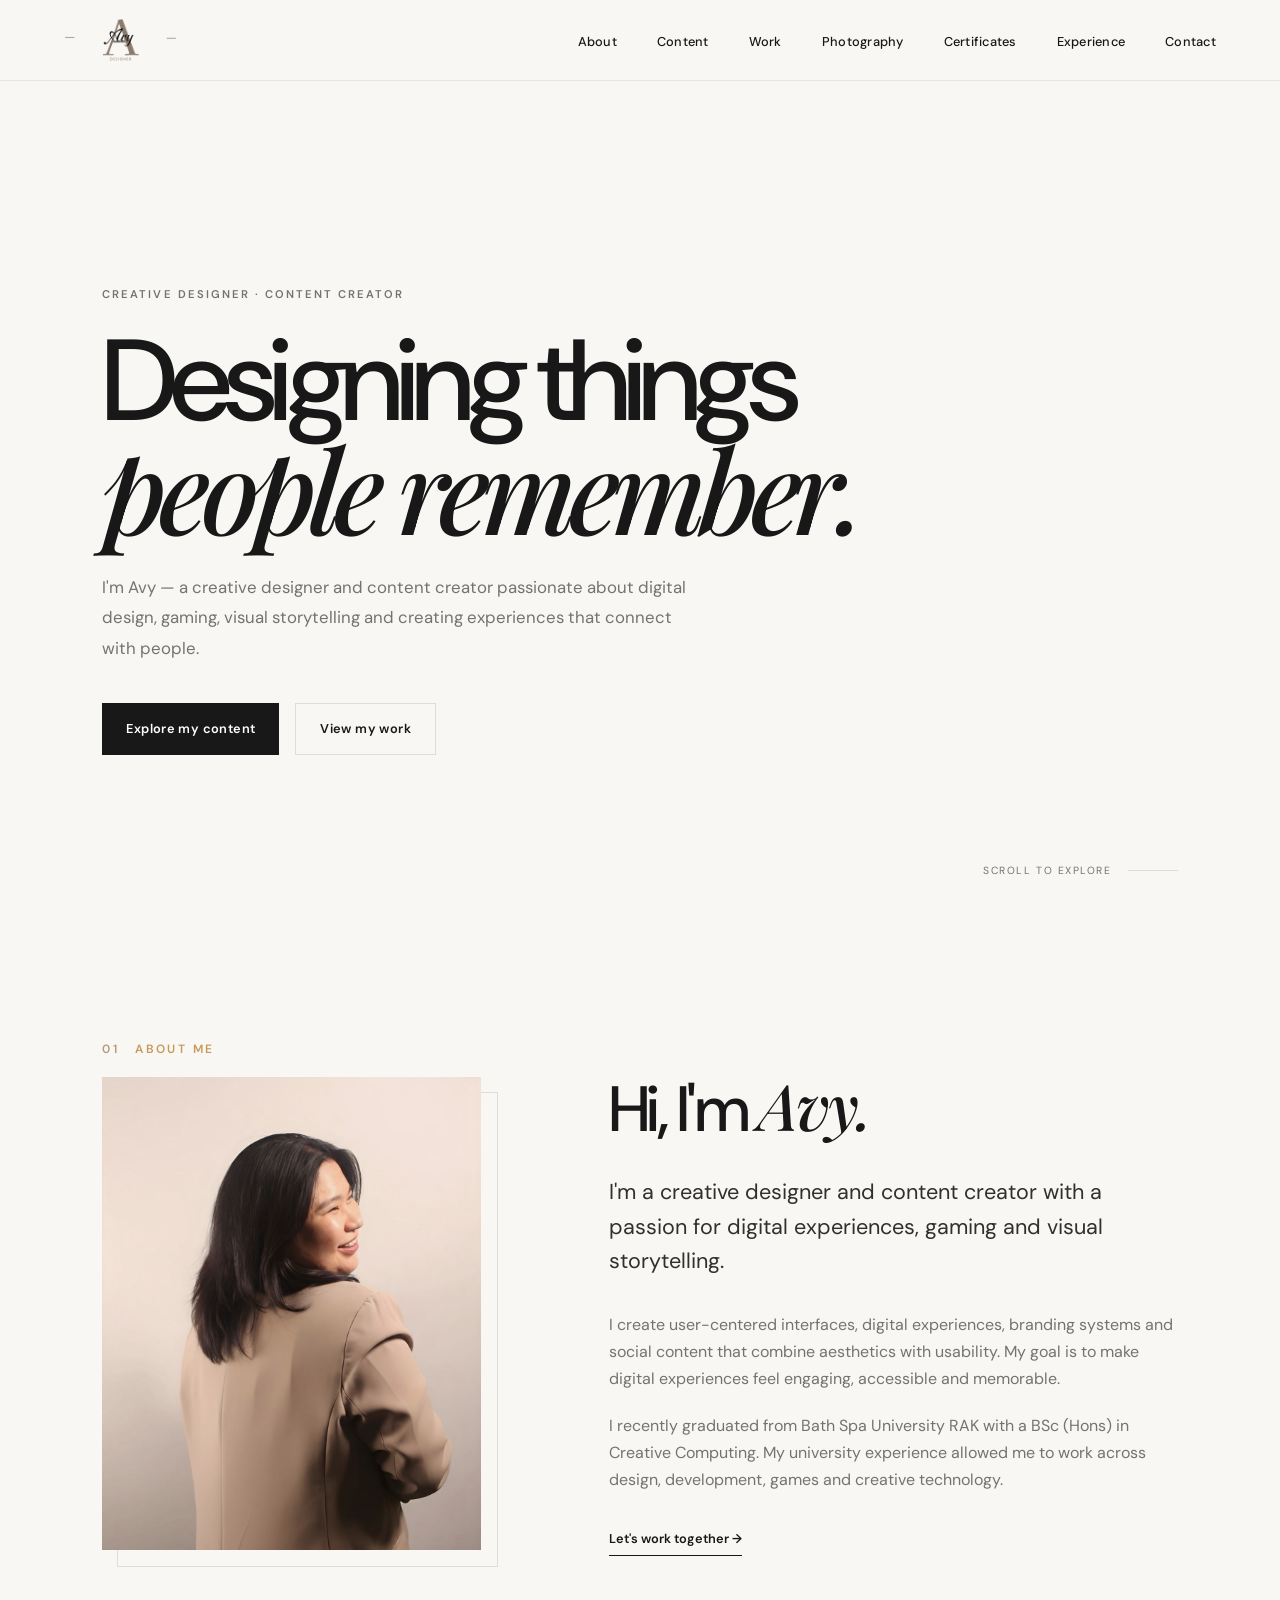
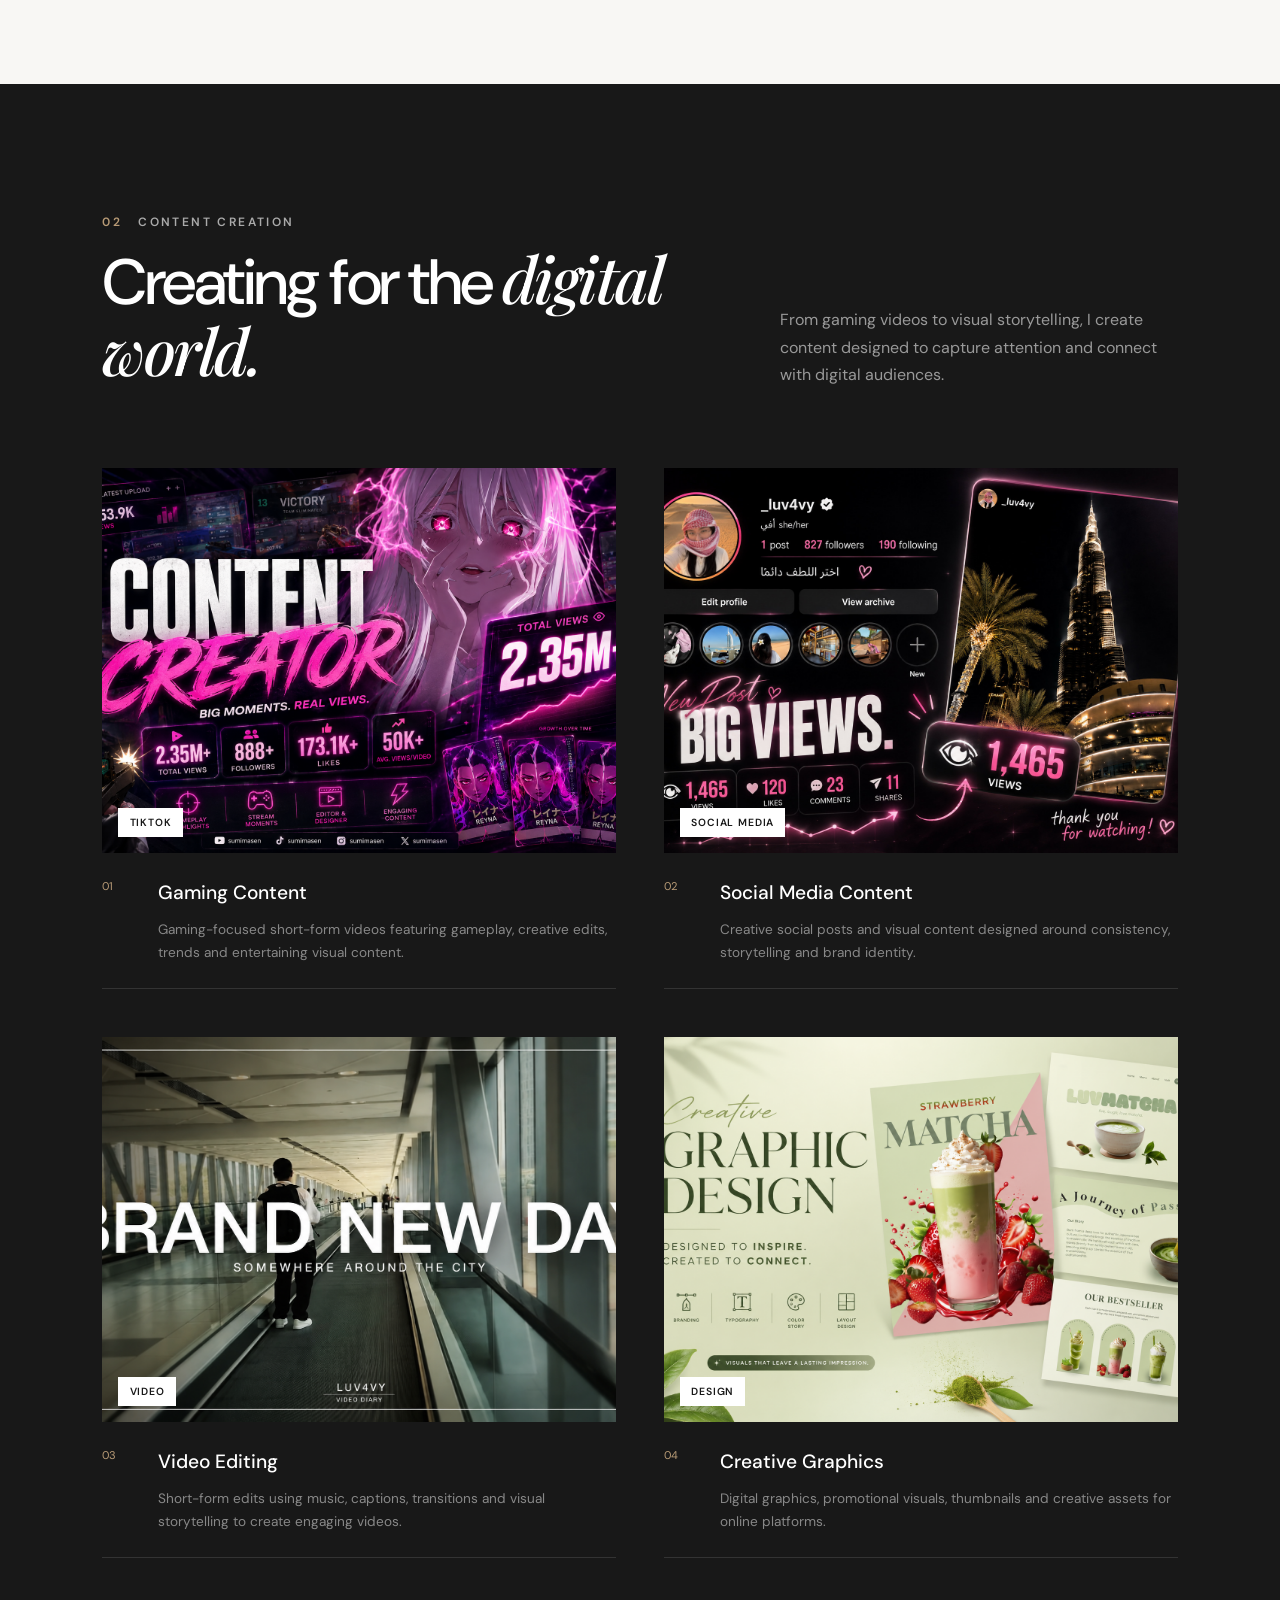
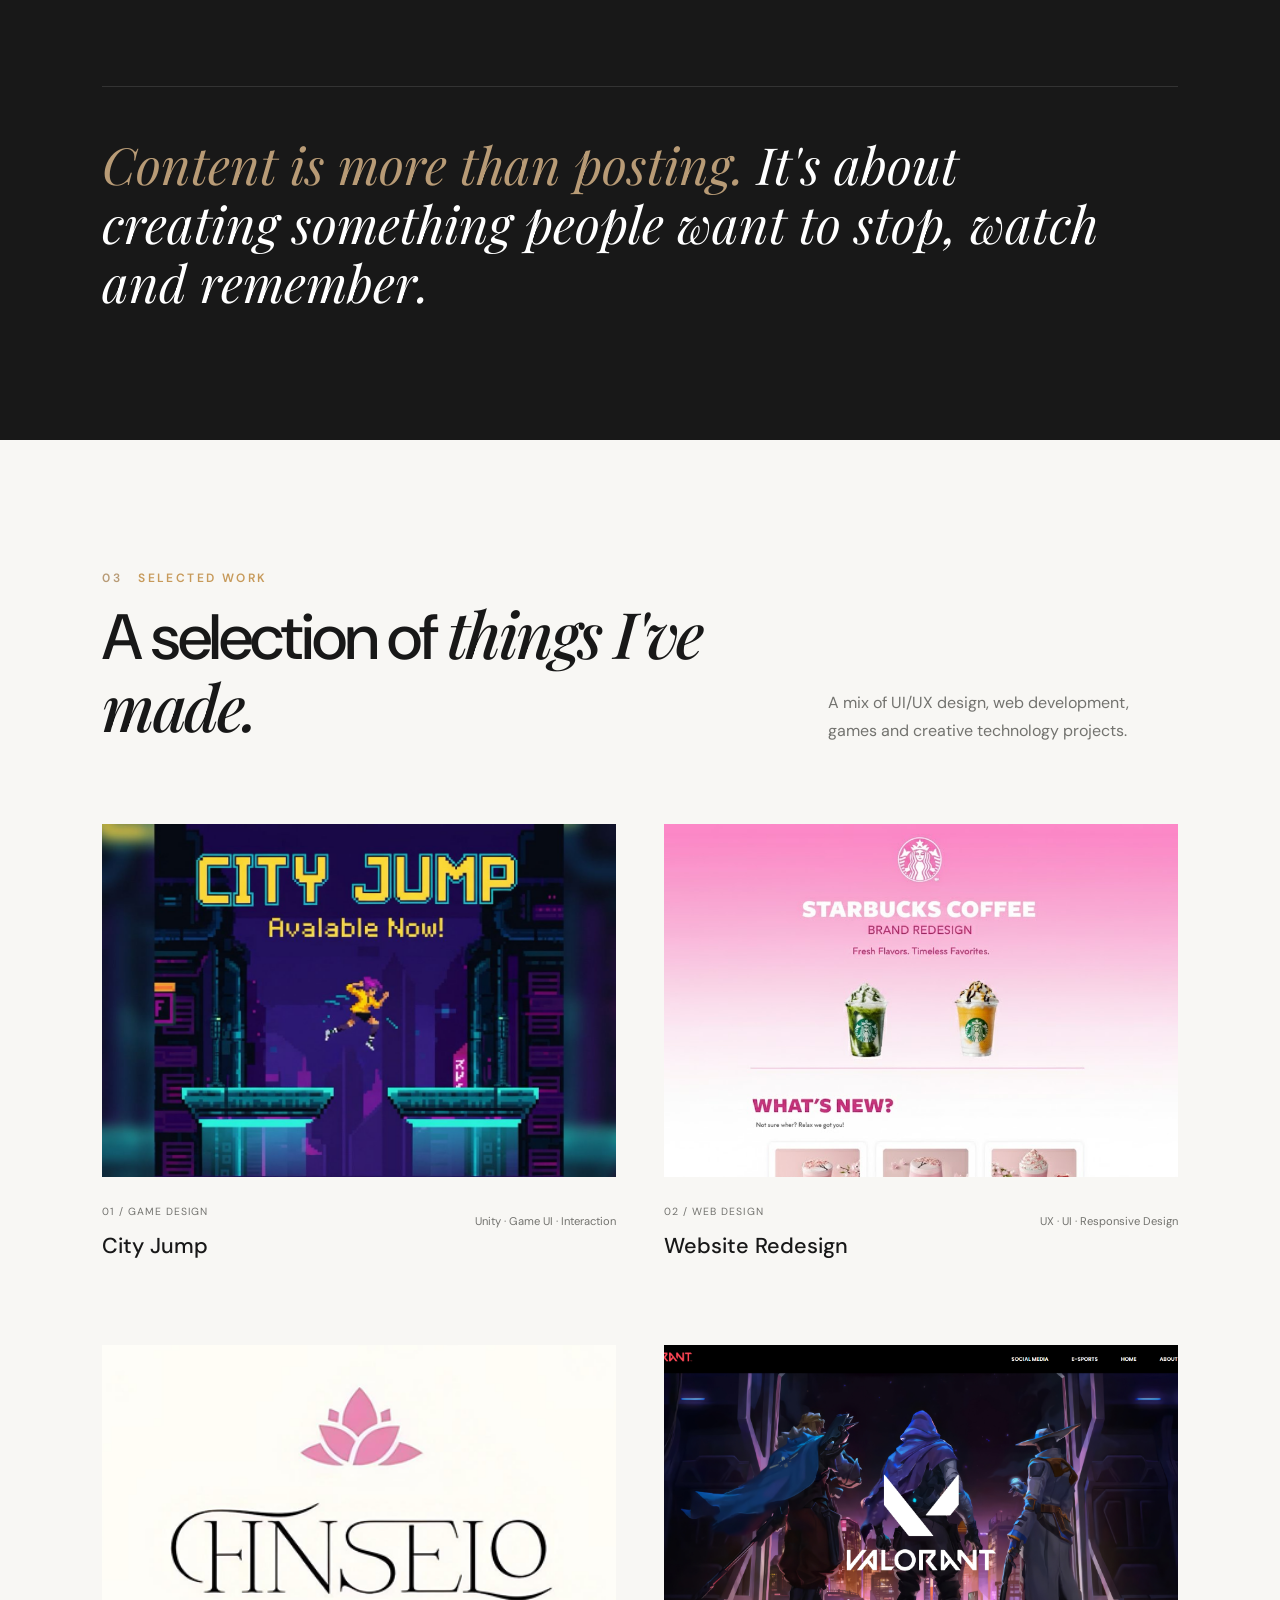
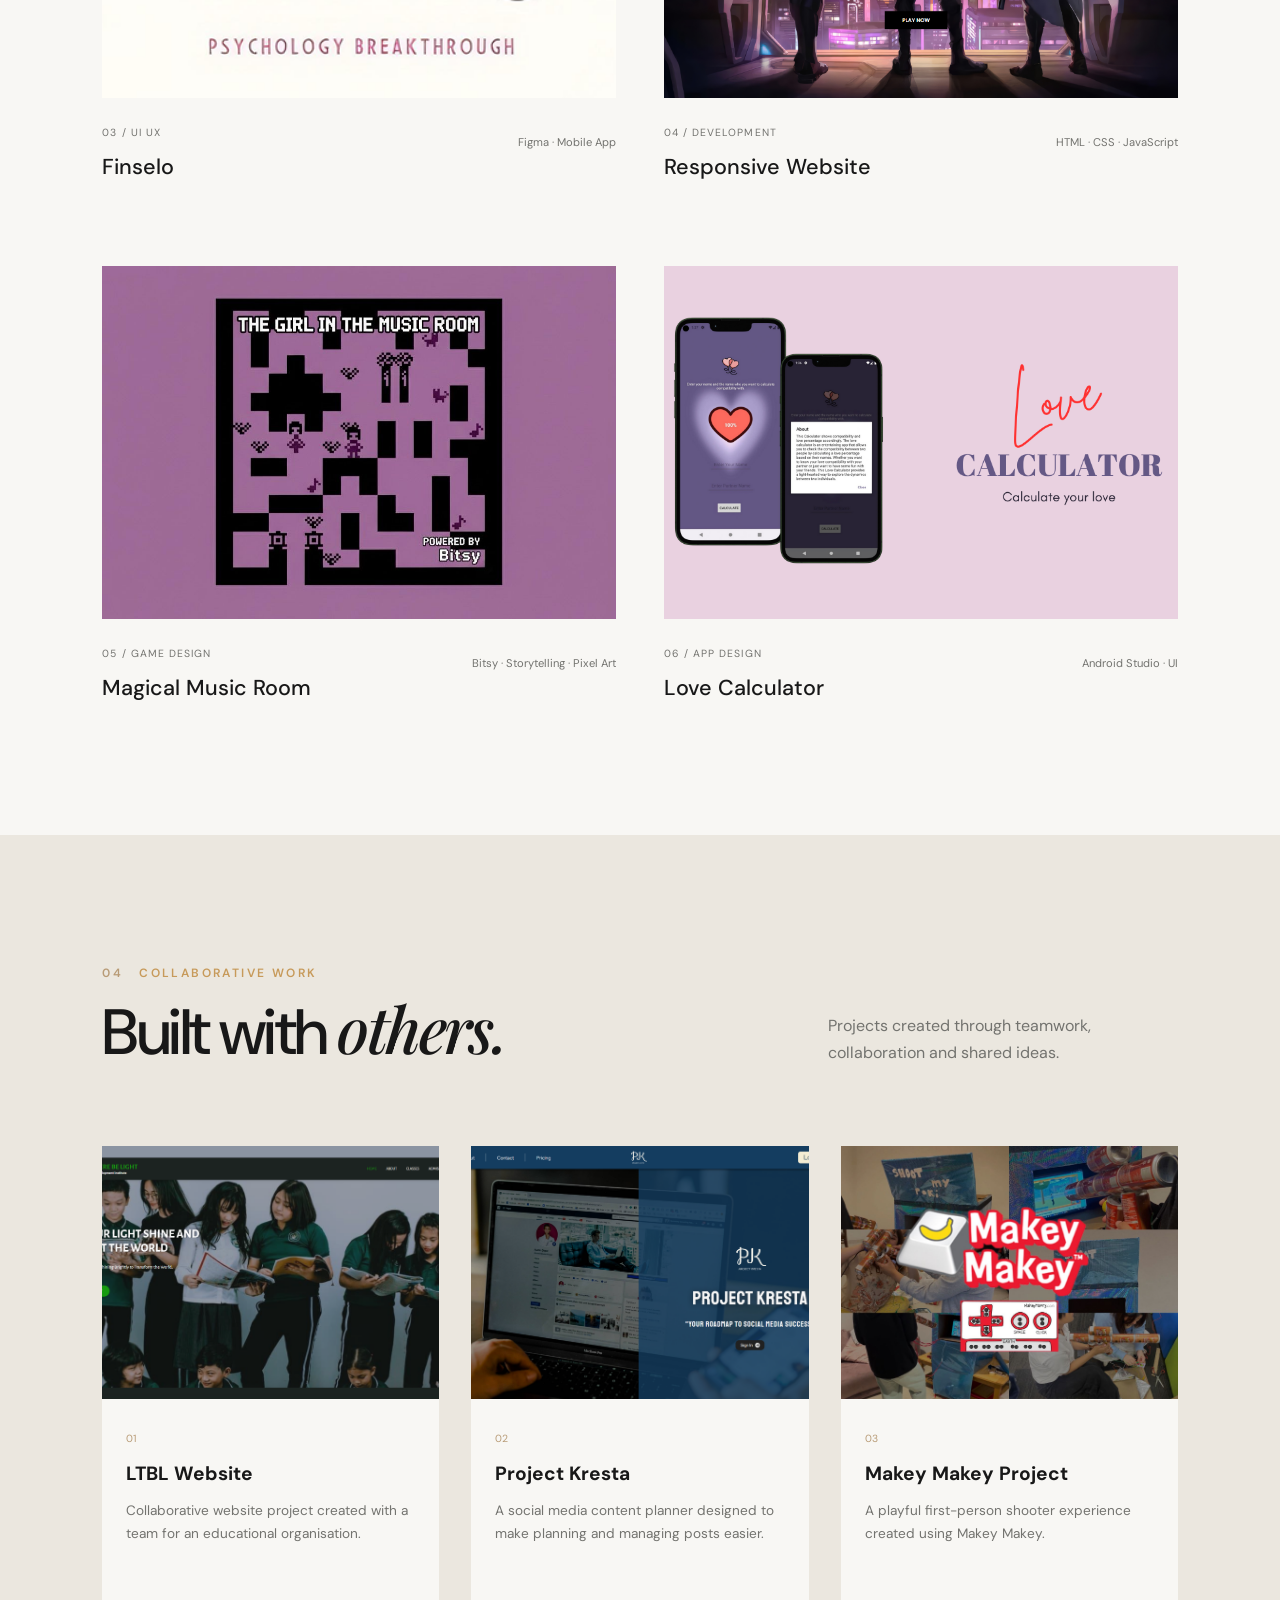
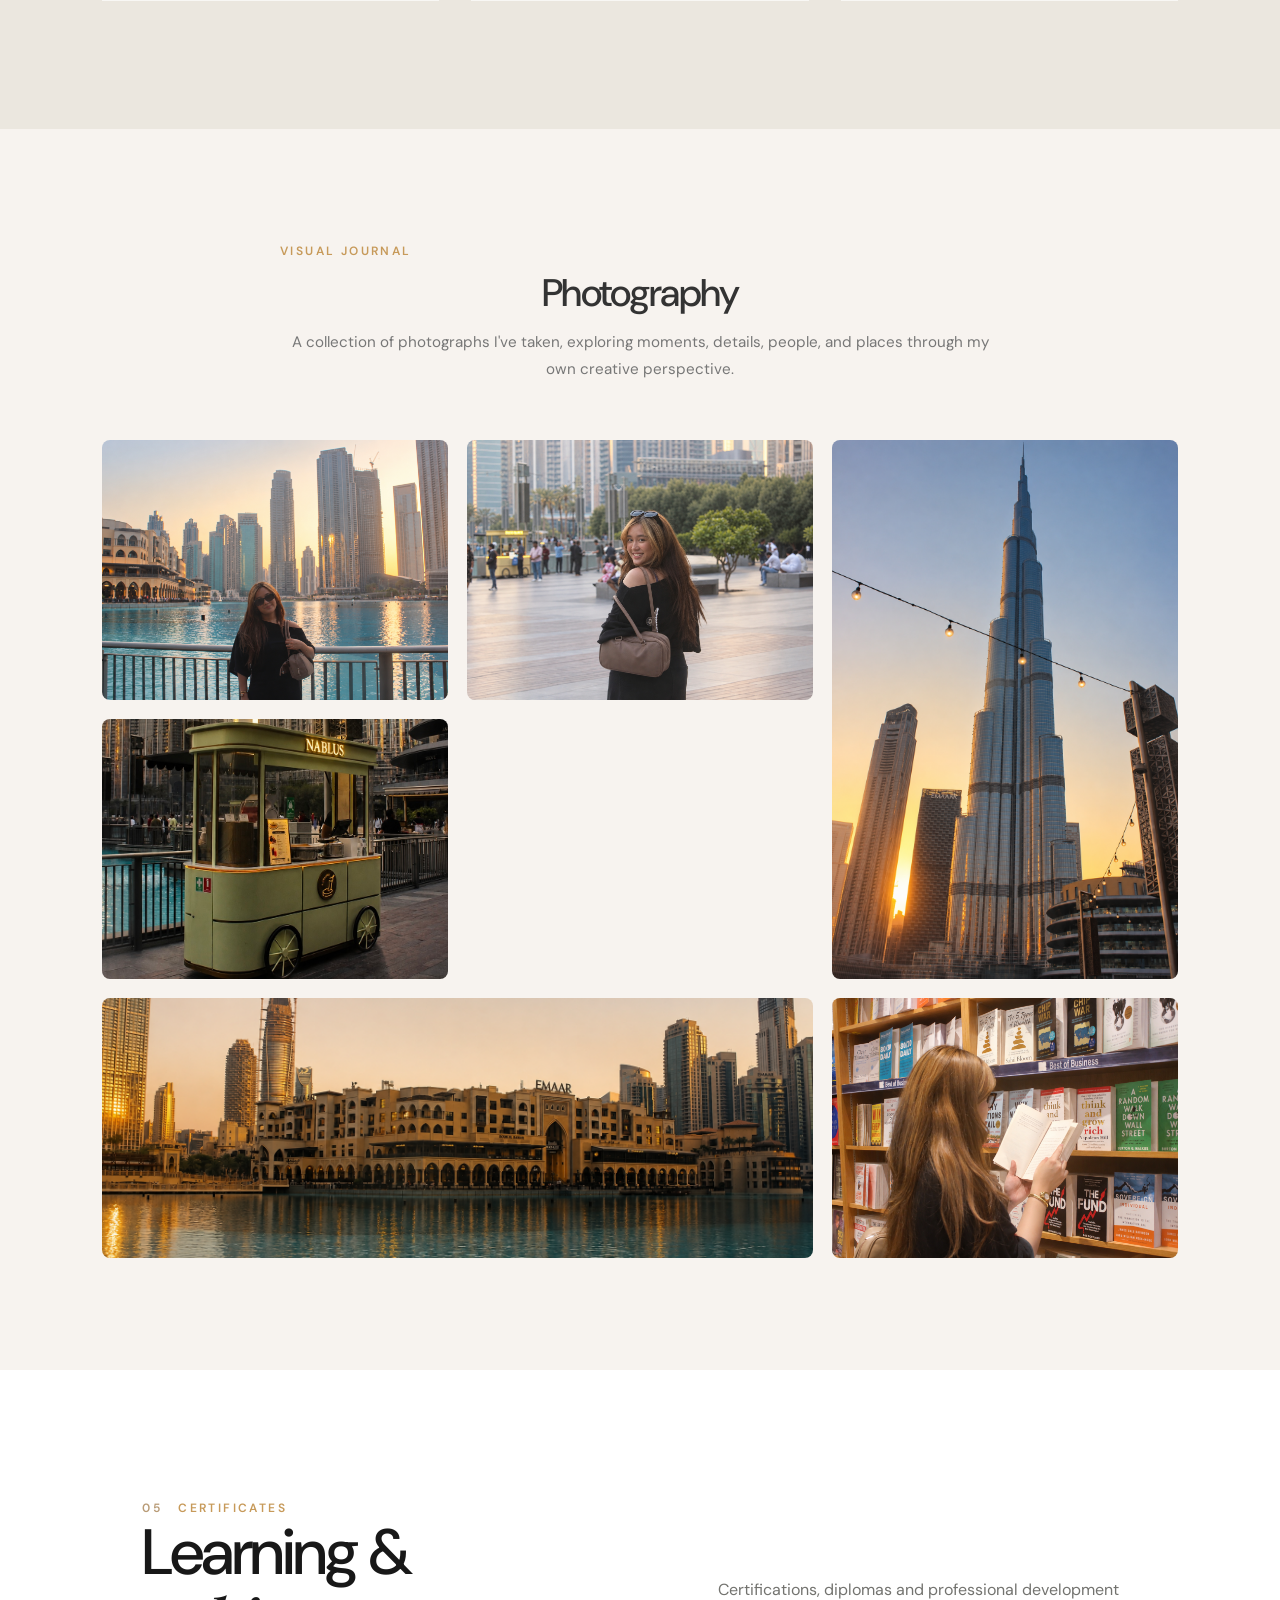
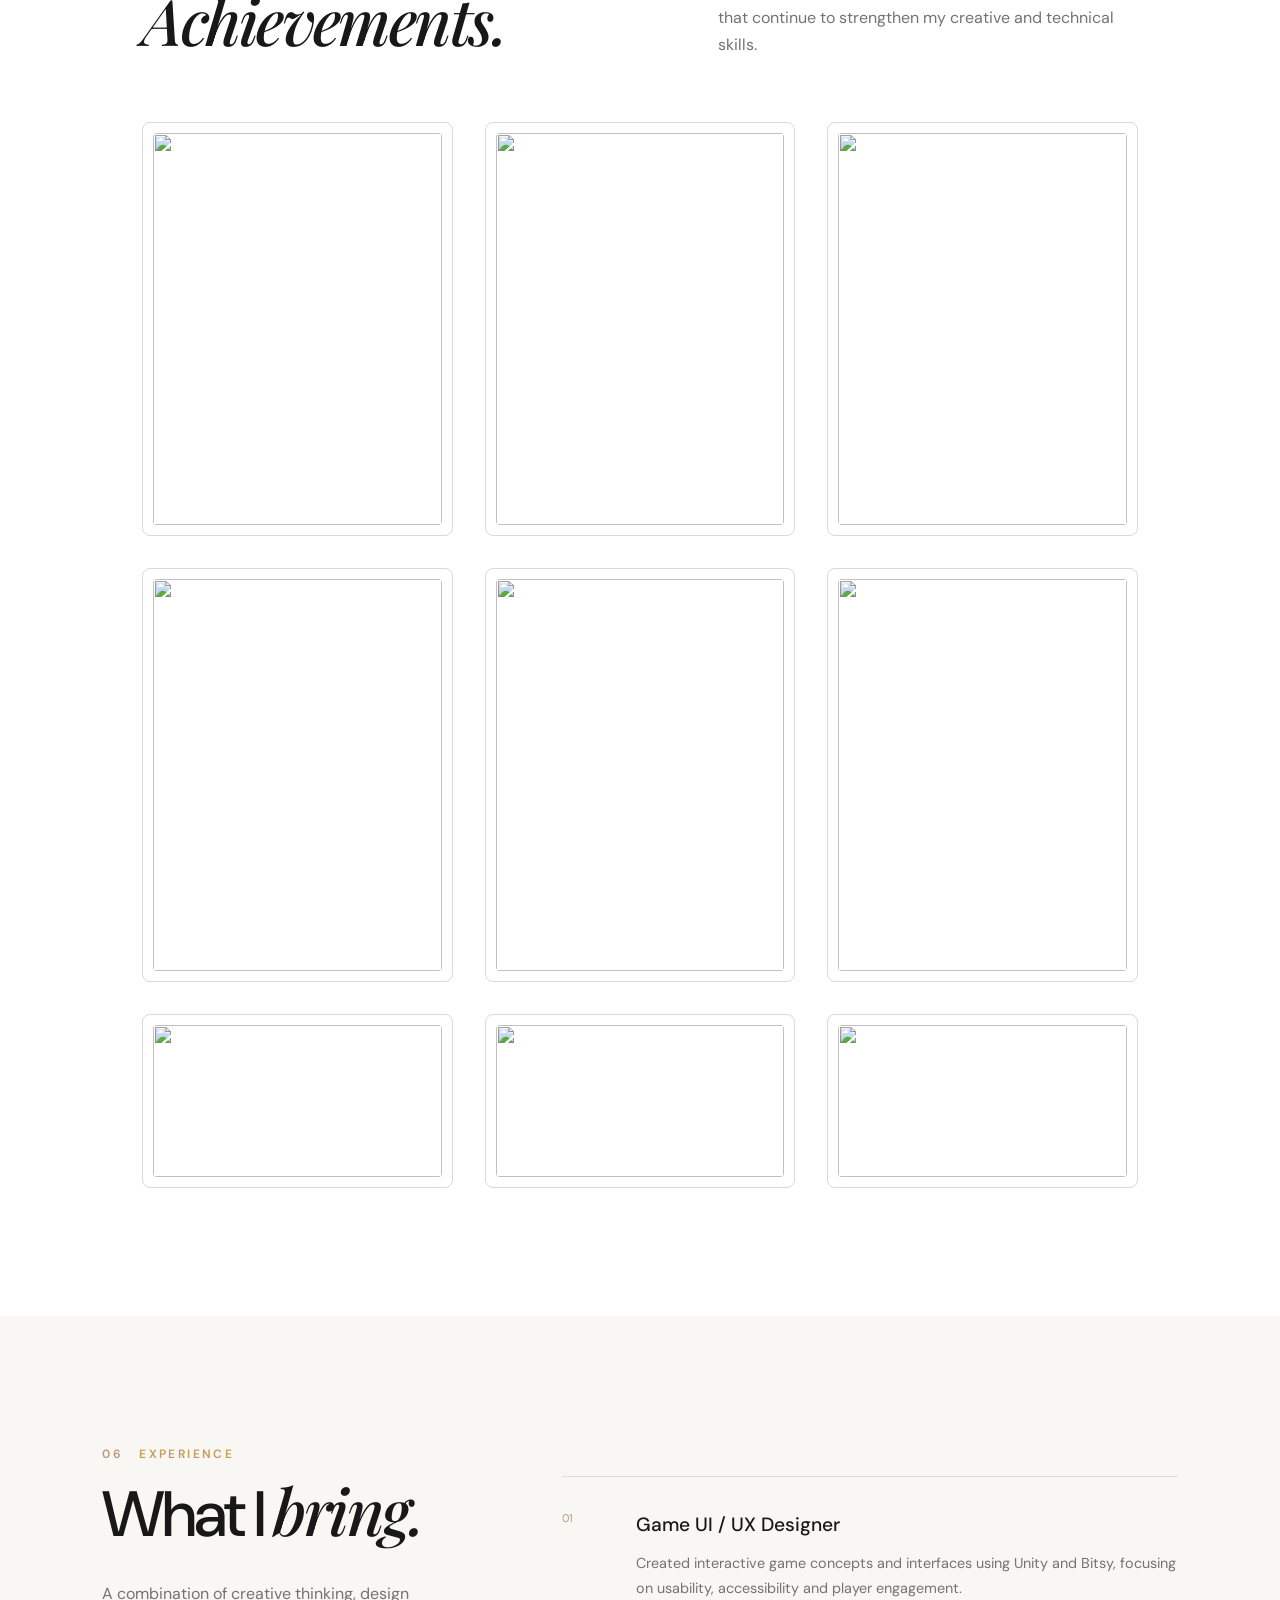
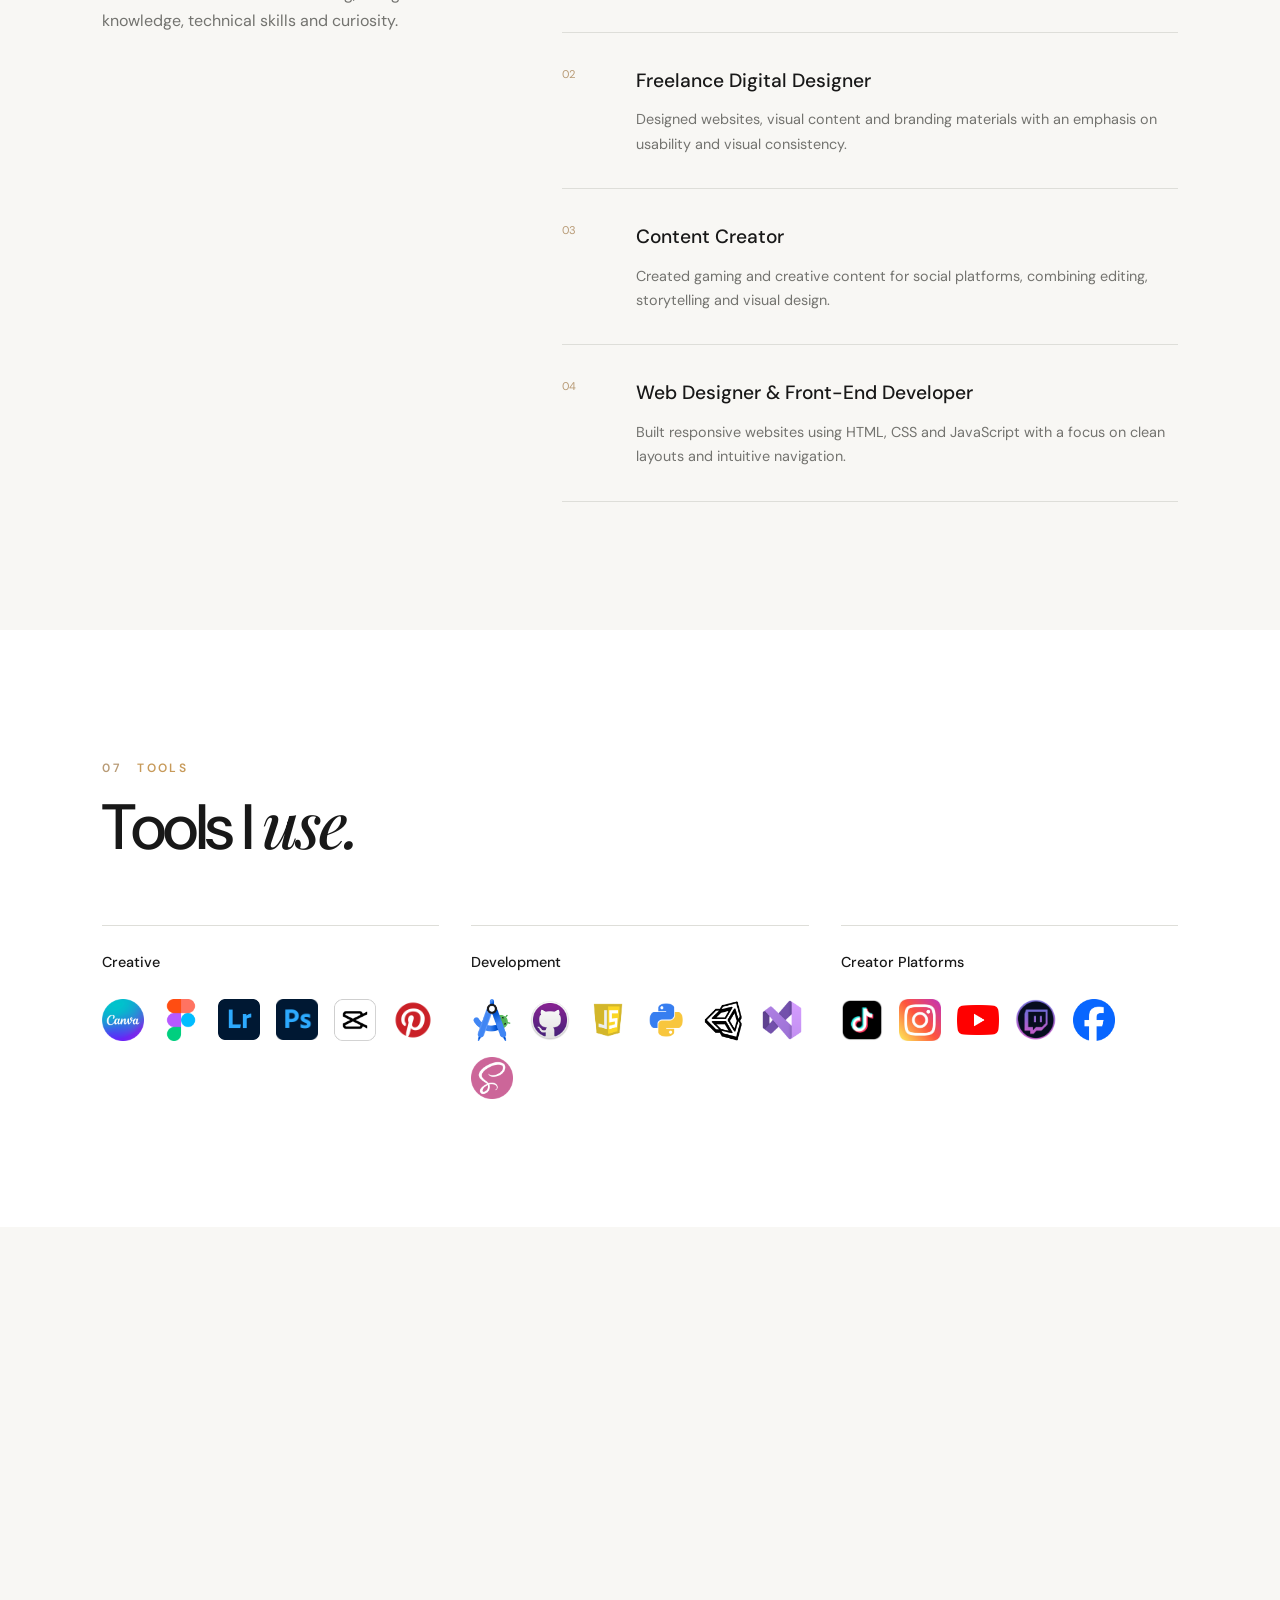
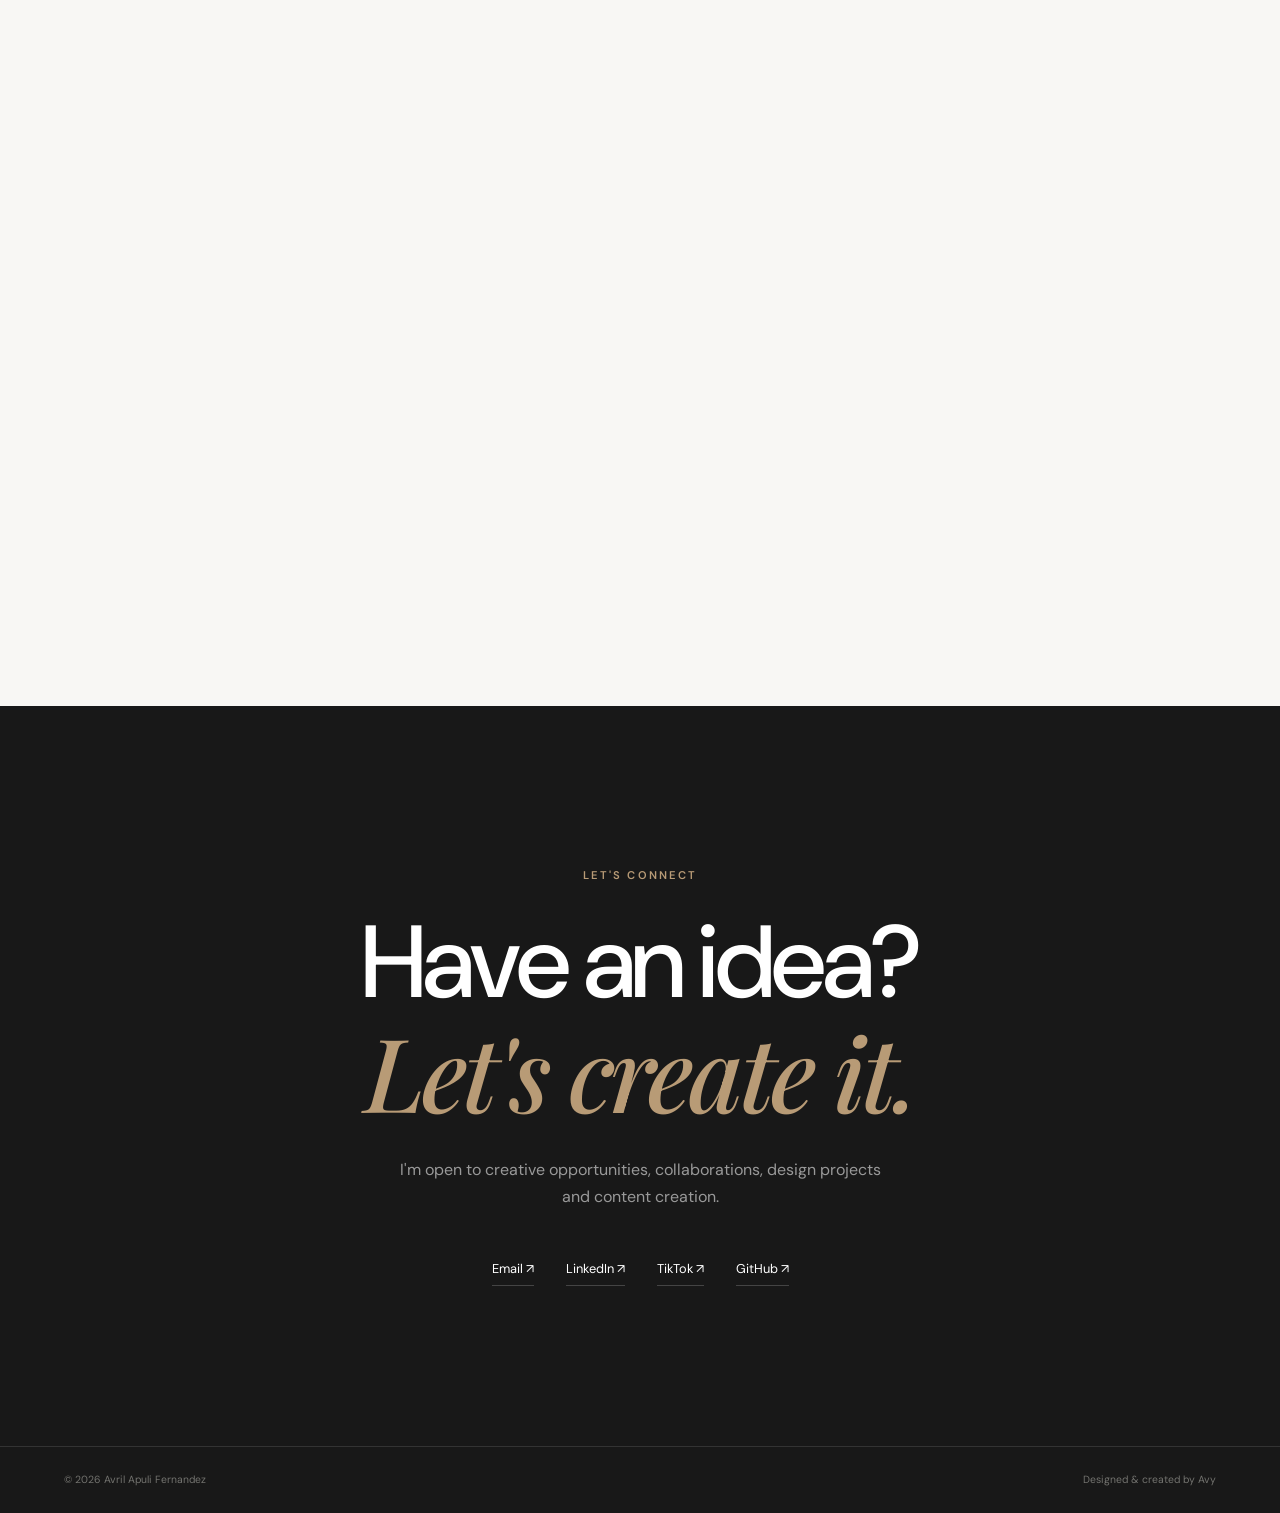
==== commit 9af7fb05: "Initial Commit" ====
--- a/index.html
+++ b/index.html
@@ -39,6 +39,7 @@
       <li><a href="#content-creation">Content</a></li>
       <li><a href="#works">Work</a></li>
       <li><a href="#photography">Photography</a></li>
+      <li><a href="#certificates">Certificates</a></li>
       <li><a href="#experience">Experience</a></li>
       <li><a href="#contact">Contact</a></li>
     </ul>
@@ -750,7 +751,70 @@
   </div>
 </section>
 
-
+<section id="certificates" class="certificates section">
+
+    <div class="section-label">
+        <span>05</span>
+        CERTIFICATES
+    </div>
+
+    <div class="cert-header">
+
+        <h2>
+            Learning &
+            <em>Achievements.</em>
+        </h2>
+
+        <p>
+            Certifications, diplomas and professional development that
+            continue to strengthen my creative and technical skills.
+        </p>
+
+    </div>
+
+    <div class="certificate-grid">
+
+        <!-- Portrait -->
+        <div class="certificate portrait">
+            <img src="certificate1.jpg" alt="">
+        </div>
+
+        <div class="certificate portrait">
+            <img src="certificate2.jpg" alt="">
+        </div>
+
+        <div class="certificate portrait">
+            <img src="certificate3.jpg" alt="">
+        </div>
+
+        <div class="certificate portrait">
+            <img src="certificate4.jpg" alt="">
+        </div>
+
+        <div class="certificate portrait">
+            <img src="certificate5.jpg" alt="">
+        </div>
+
+        <div class="certificate portrait">
+            <img src="certificate6.jpg" alt="">
+        </div>
+
+        <!-- Landscape -->
+        <div class="certificate landscape">
+            <img src="certificate7.jpg" alt="">
+        </div>
+
+        <div class="certificate landscape">
+            <img src="certificate8.jpg" alt="">
+        </div>
+
+        <div class="certificate landscape">
+            <img src="certificate9.jpg" alt="">
+        </div>
+
+    </div>
+
+</section>
 
 
 <!-- ================= EXPERIENCE ================= -->
@@ -758,7 +822,7 @@
 <section id="experience" class="experience section">
 
   <div class="section-label">
-    <span>05</span>
+    <span>06</span>
     EXPERIENCE
   </div>
 
@@ -868,7 +932,7 @@
 <section class="tools section">
 
   <div class="section-label">
-    <span>06</span>
+    <span>07</span>
     TOOLS
   </div>
 
@@ -943,7 +1007,7 @@
 <section class="logos section">
 
   <div class="section-label">
-    <span>07</span>
+    <span>08</span>
     BRANDING
   </div>
 
--- a/stylesheet.css
+++ b/stylesheet.css
@@ -2072,3 +2072,101 @@
   }
 }
 
+
+
+/* ================= CERTIFICATES ================= */
+
+.certificates{
+    background:#fff;
+    max-width:none;
+    padding:8rem 0;
+}
+
+.certificates > *{
+    max-width:1200px;
+    margin:auto;
+    padding:0 8%;
+}
+
+.cert-header{
+    display:flex;
+    justify-content:space-between;
+    align-items:end;
+    gap:4rem;
+    margin-bottom:4rem;
+}
+
+.cert-header h2{
+    max-width:650px;
+}
+
+.cert-header p{
+    max-width:420px;
+}
+
+.certificate-grid{
+    display:grid;
+    grid-template-columns:repeat(3,1fr);
+    gap:2rem;
+}
+
+.certificate{
+    position: relative;
+    background: #fff;
+    padding: 10px;
+    border: 1px solid #d9d9d9;
+    border-radius: 8px;
+    overflow: hidden;
+    transition: all .35s ease;
+}
+
+.certificate:hover{
+    transform:translateY(-6px);
+}
+
+.certificate img{
+    width: 100%;
+    height: 100%;
+    object-fit: cover;
+    display: block;
+    border-radius: 4px;
+}
+
+.certificate:hover{
+    transform: translateY(-6px);
+    border-color: #b89b76;
+    box-shadow: 0 18px 35px rgba(0,0,0,.08);
+}
+
+/* Portrait */
+
+.certificate.portrait{
+    aspect-ratio:3/4;
+}
+
+/* Landscape */
+
+.certificate.landscape{
+    aspect-ratio:16/9;
+}
+
+@media(max-width:900px){
+
+    .cert-header{
+        flex-direction:column;
+        align-items:flex-start;
+    }
+
+    .certificate-grid{
+        grid-template-columns:repeat(2,1fr);
+    }
+
+}
+
+@media(max-width:600px){
+
+    .certificate-grid{
+        grid-template-columns:1fr;
+    }
+
+}
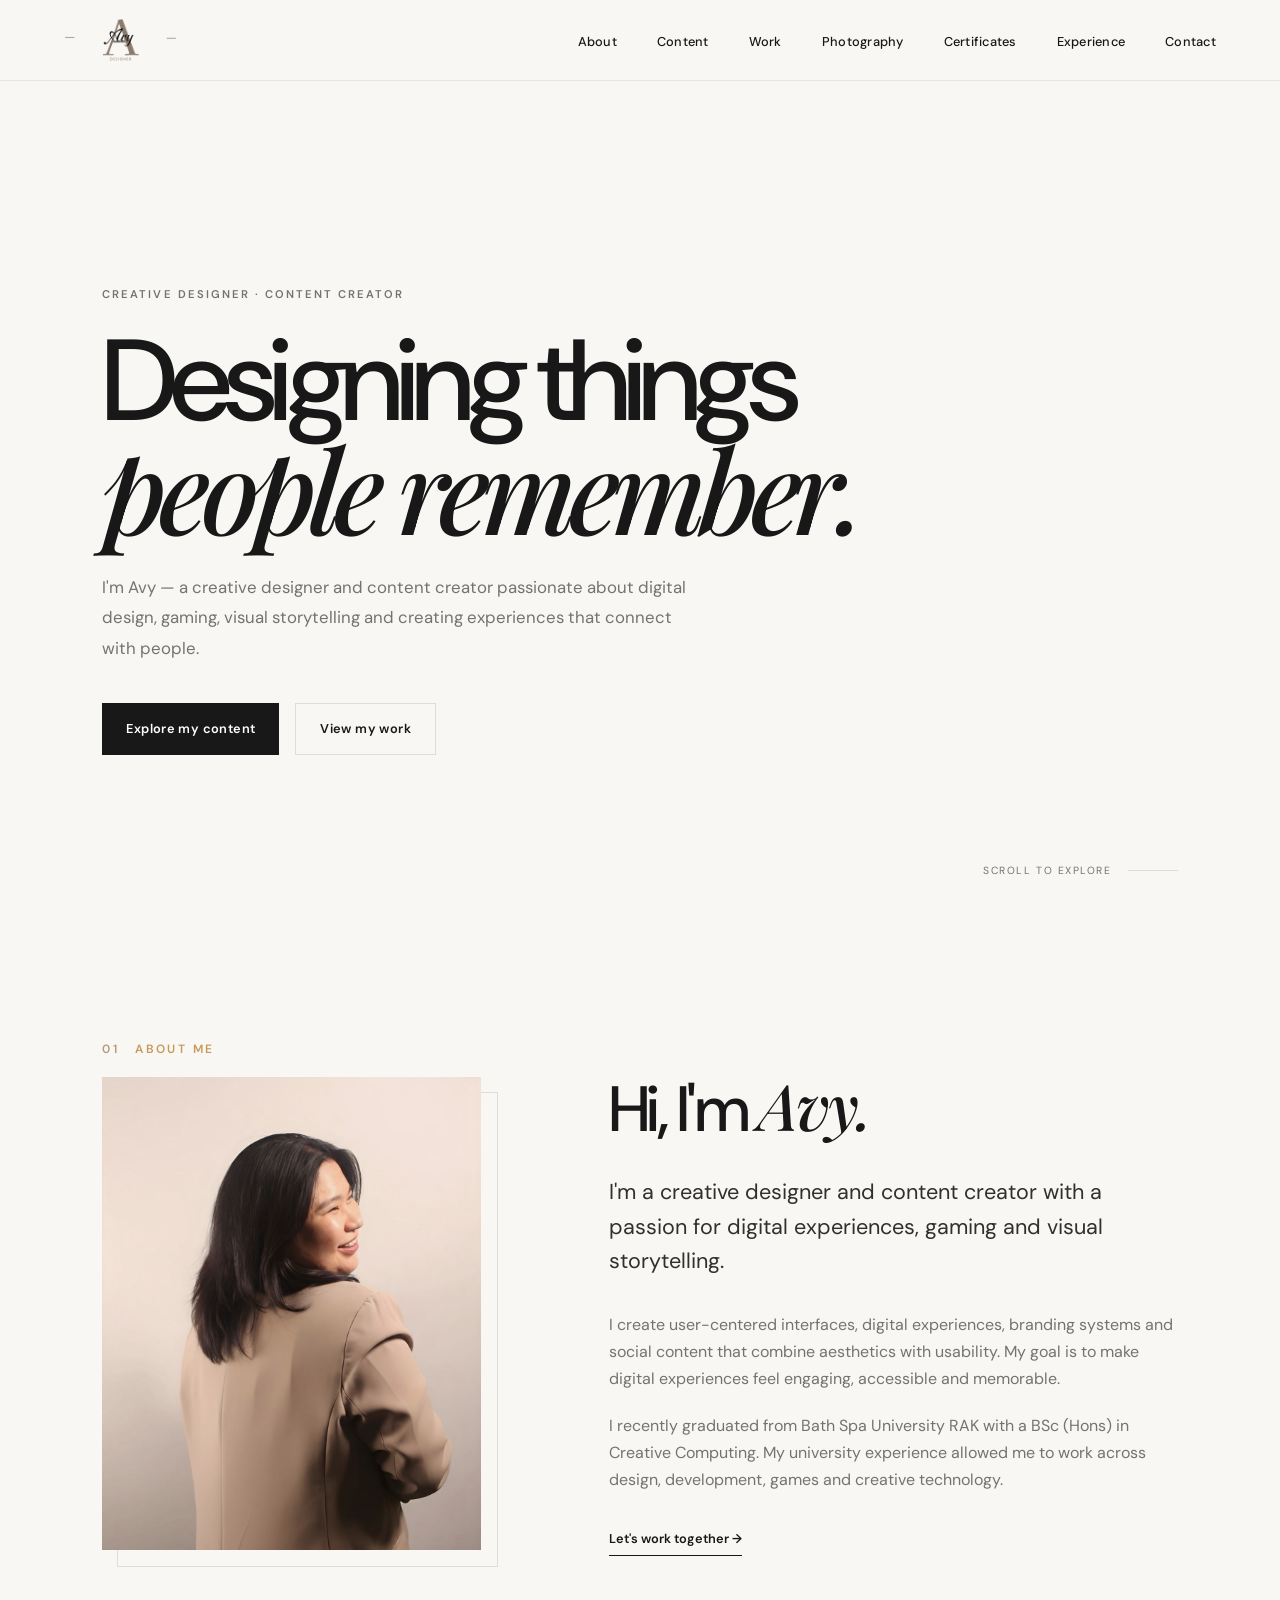
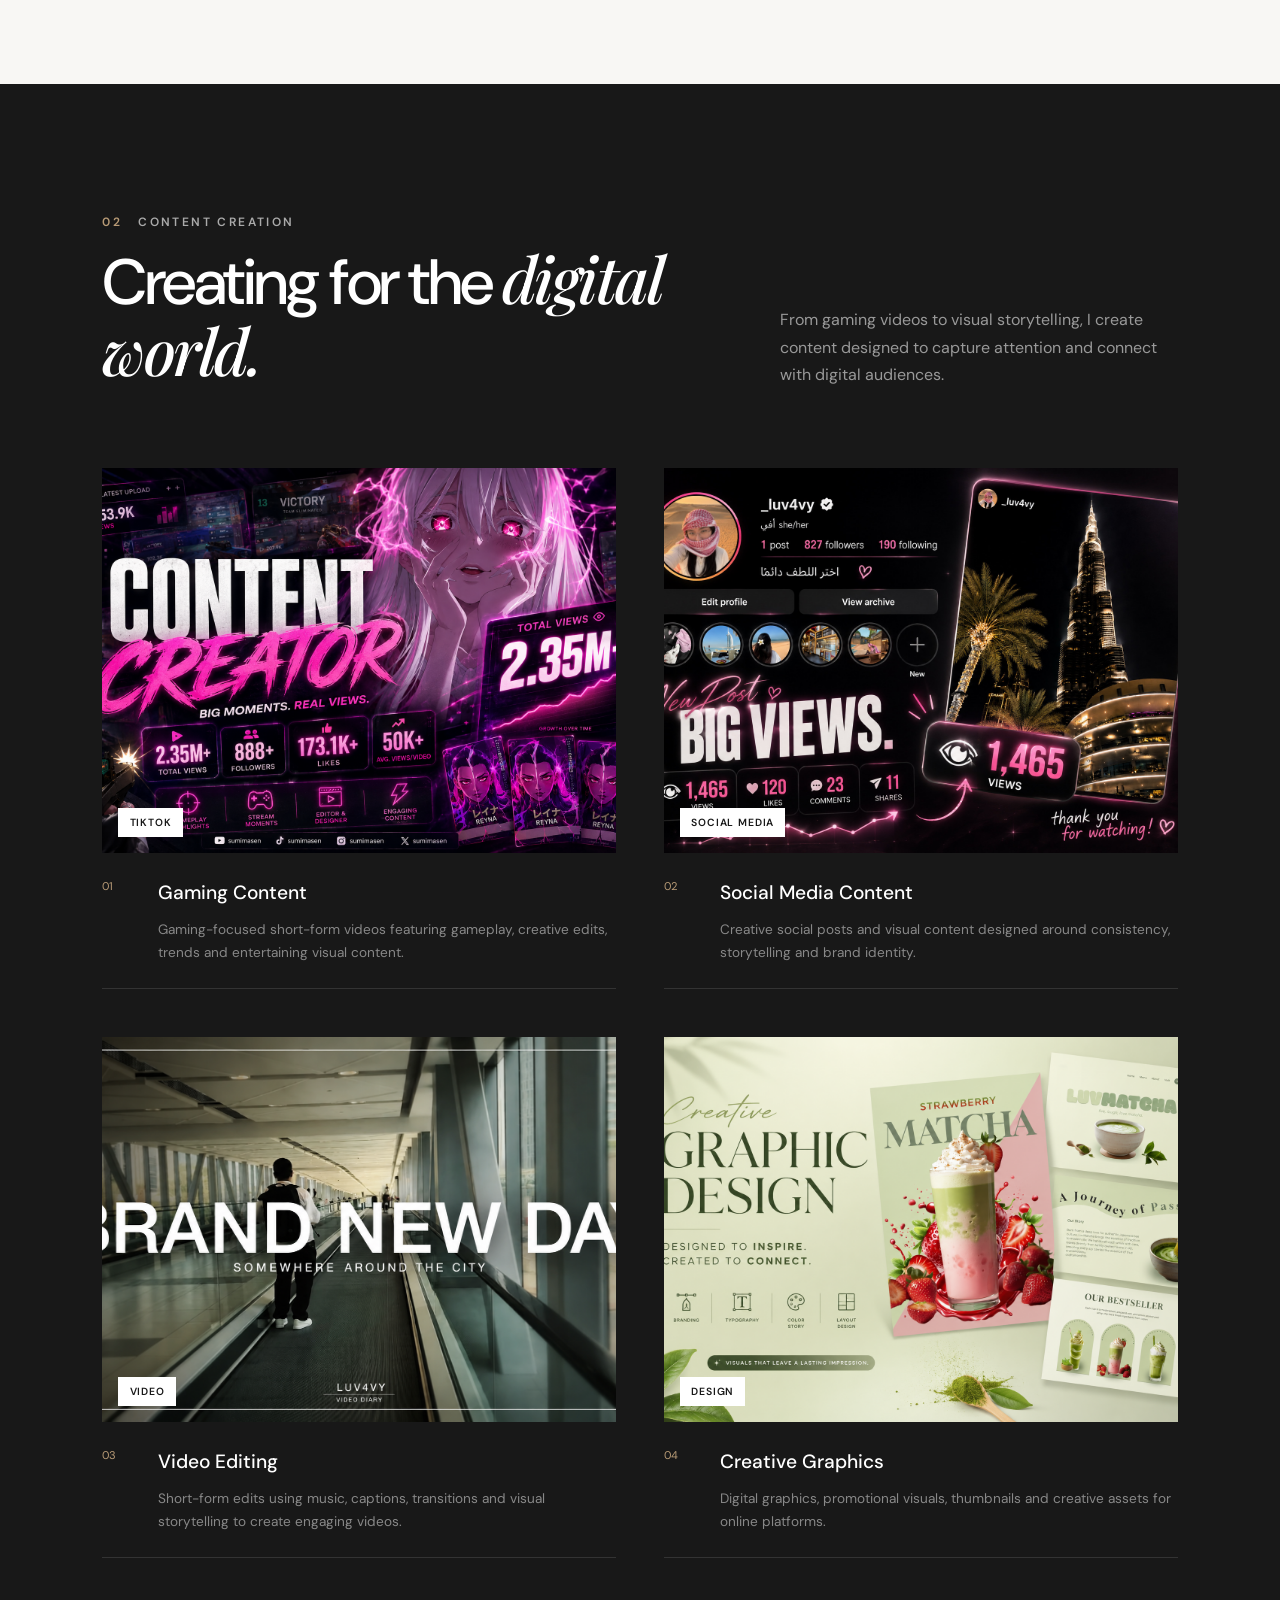
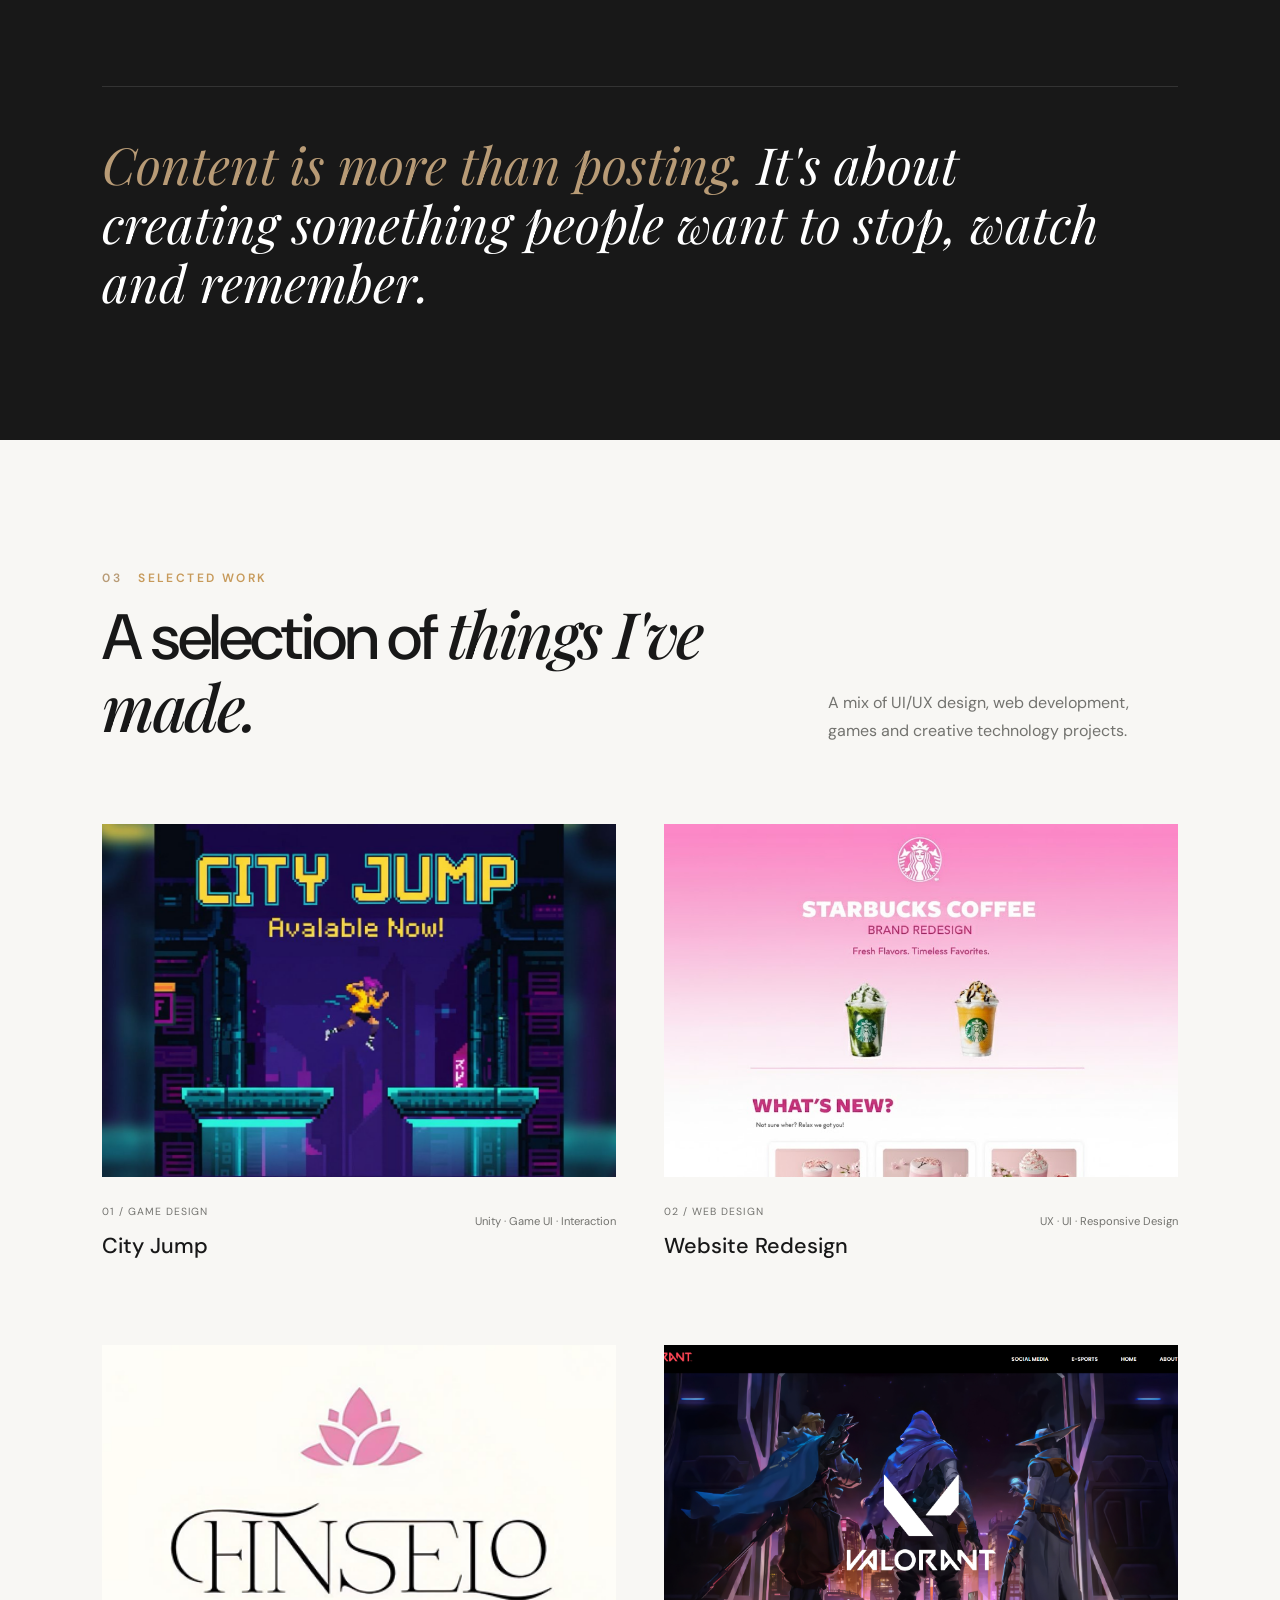
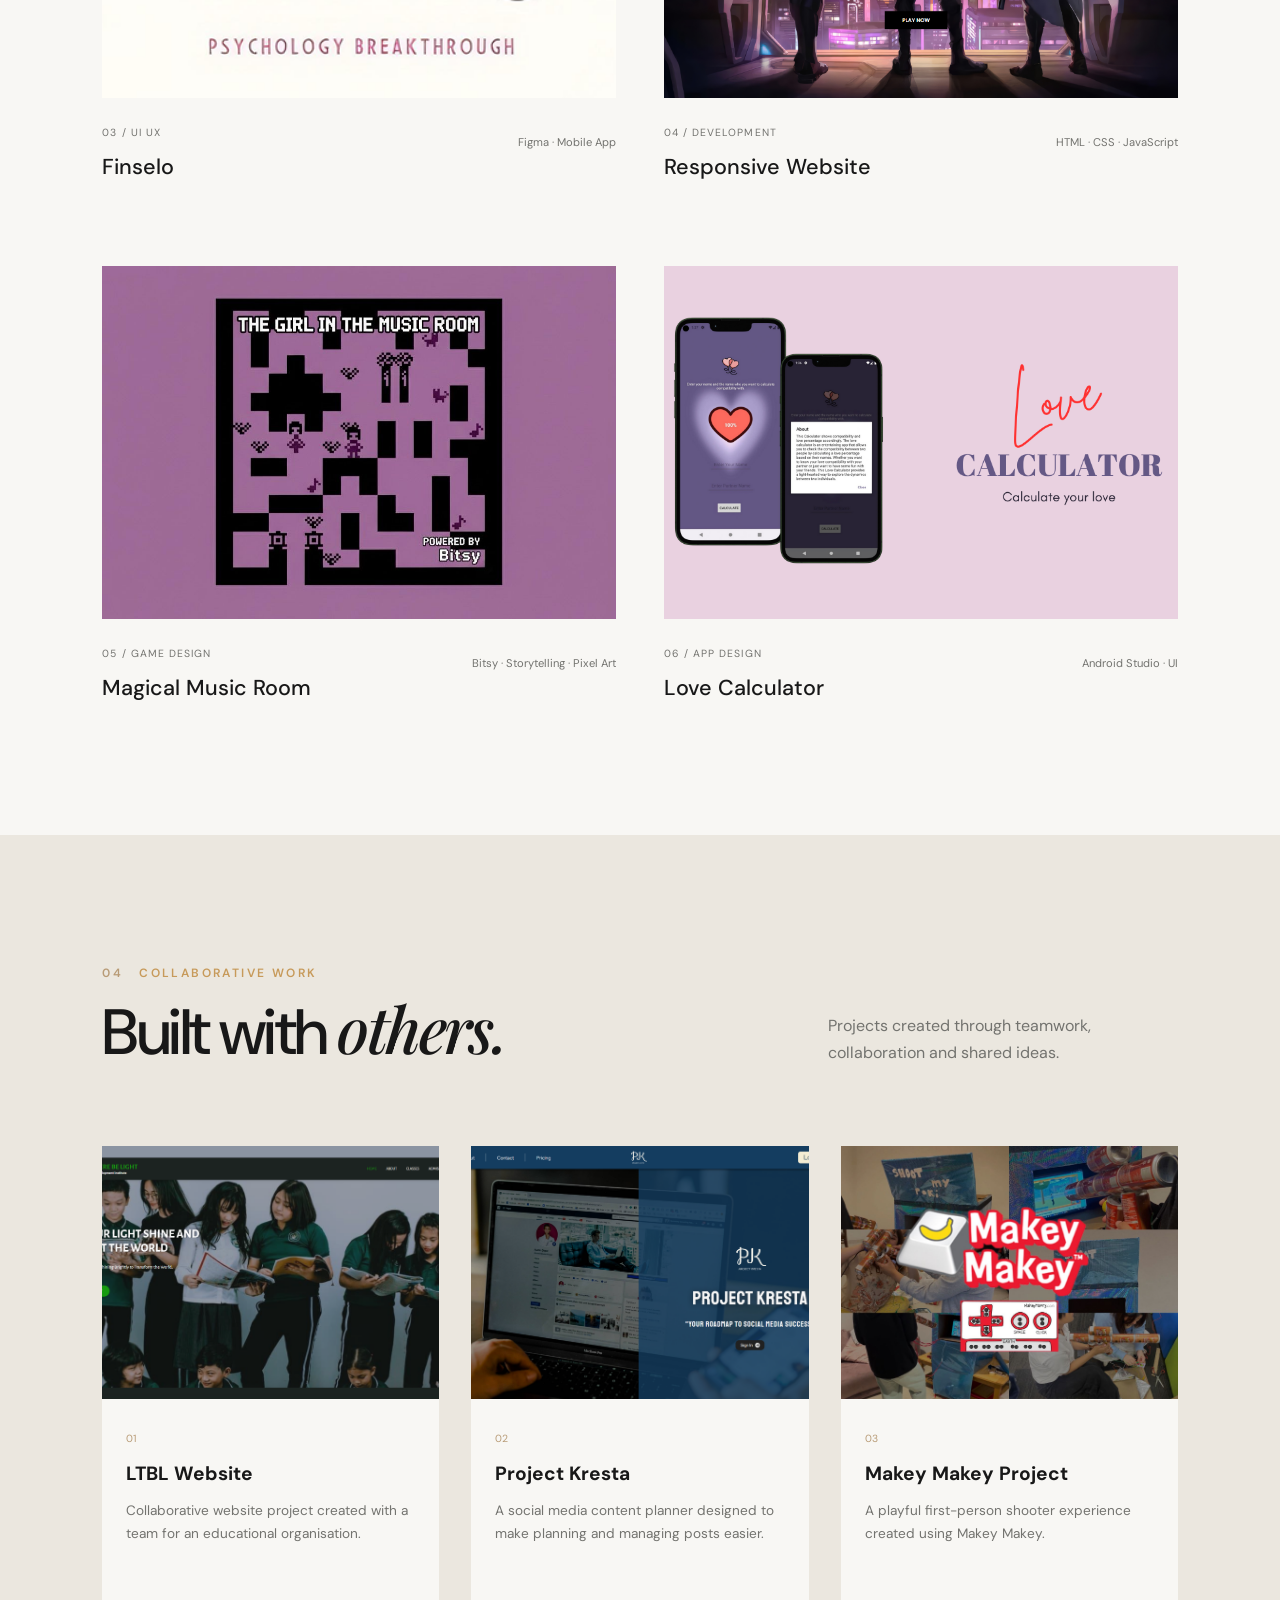
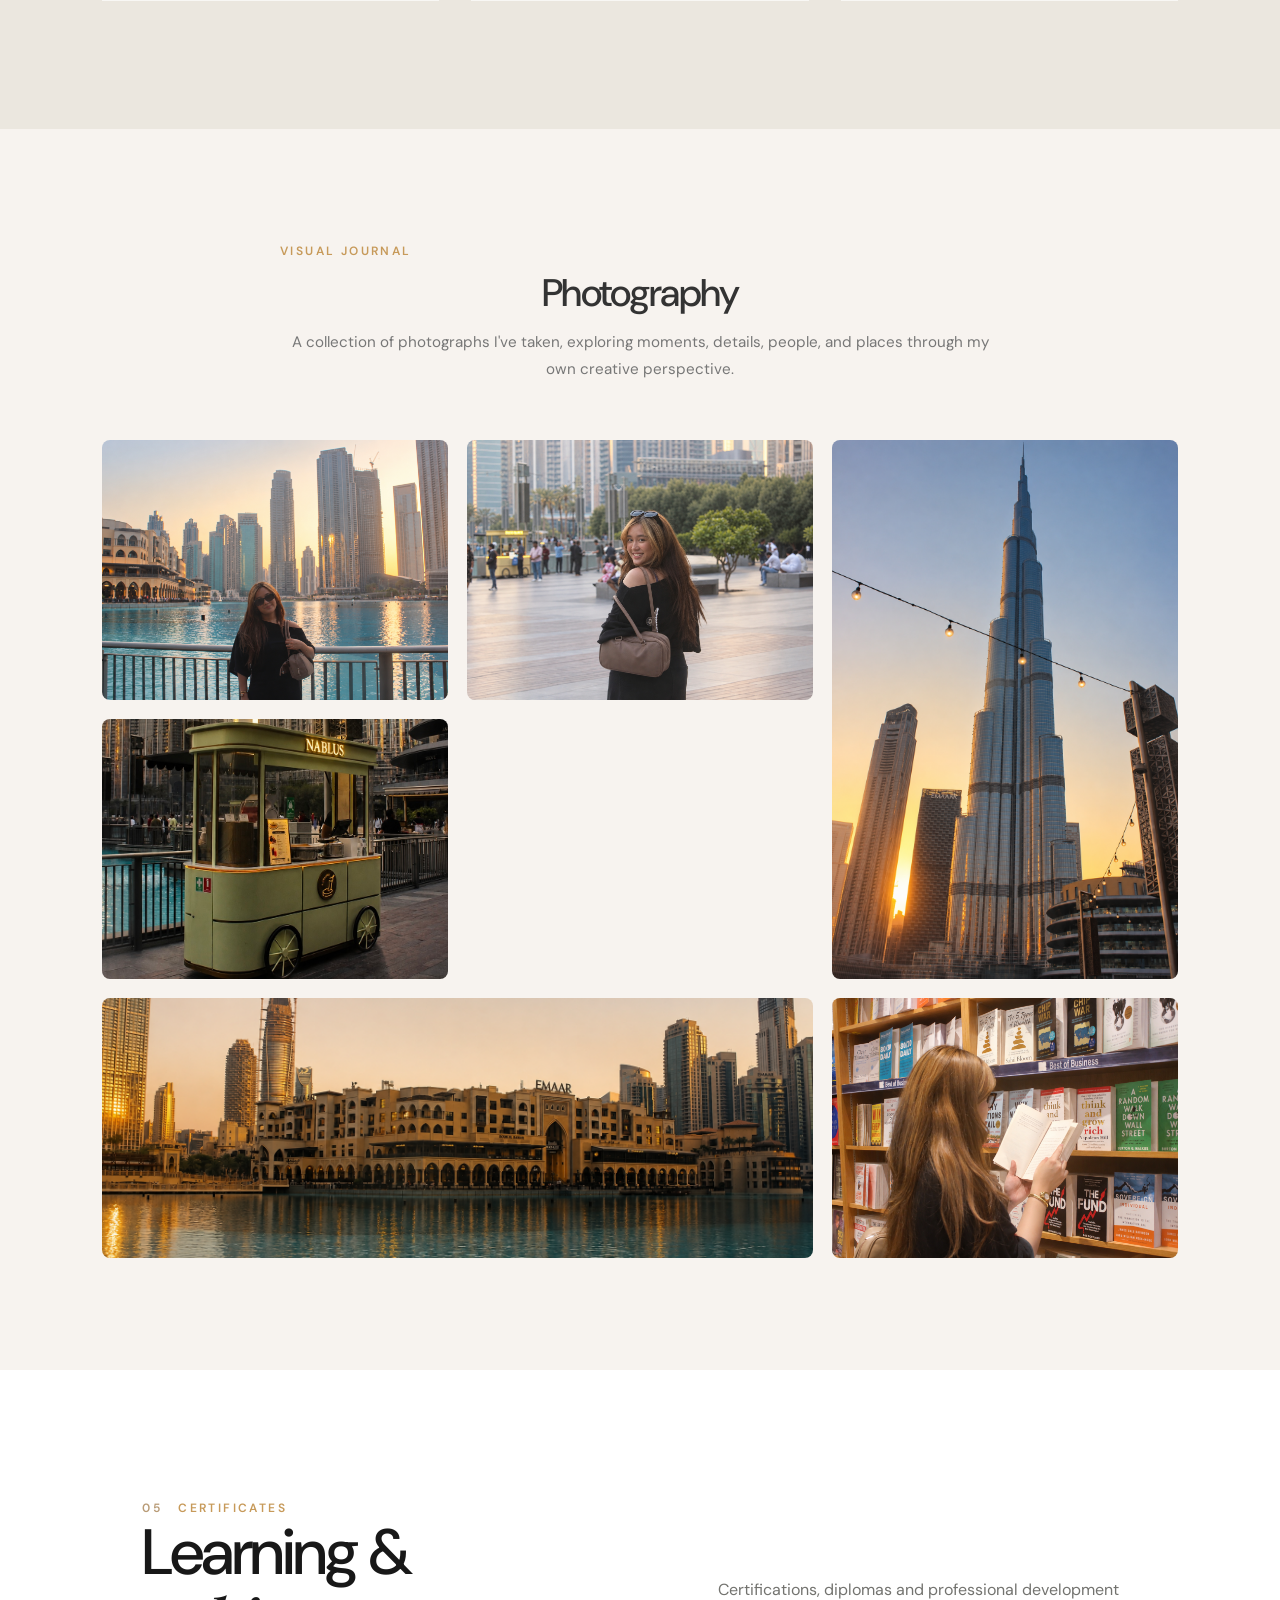
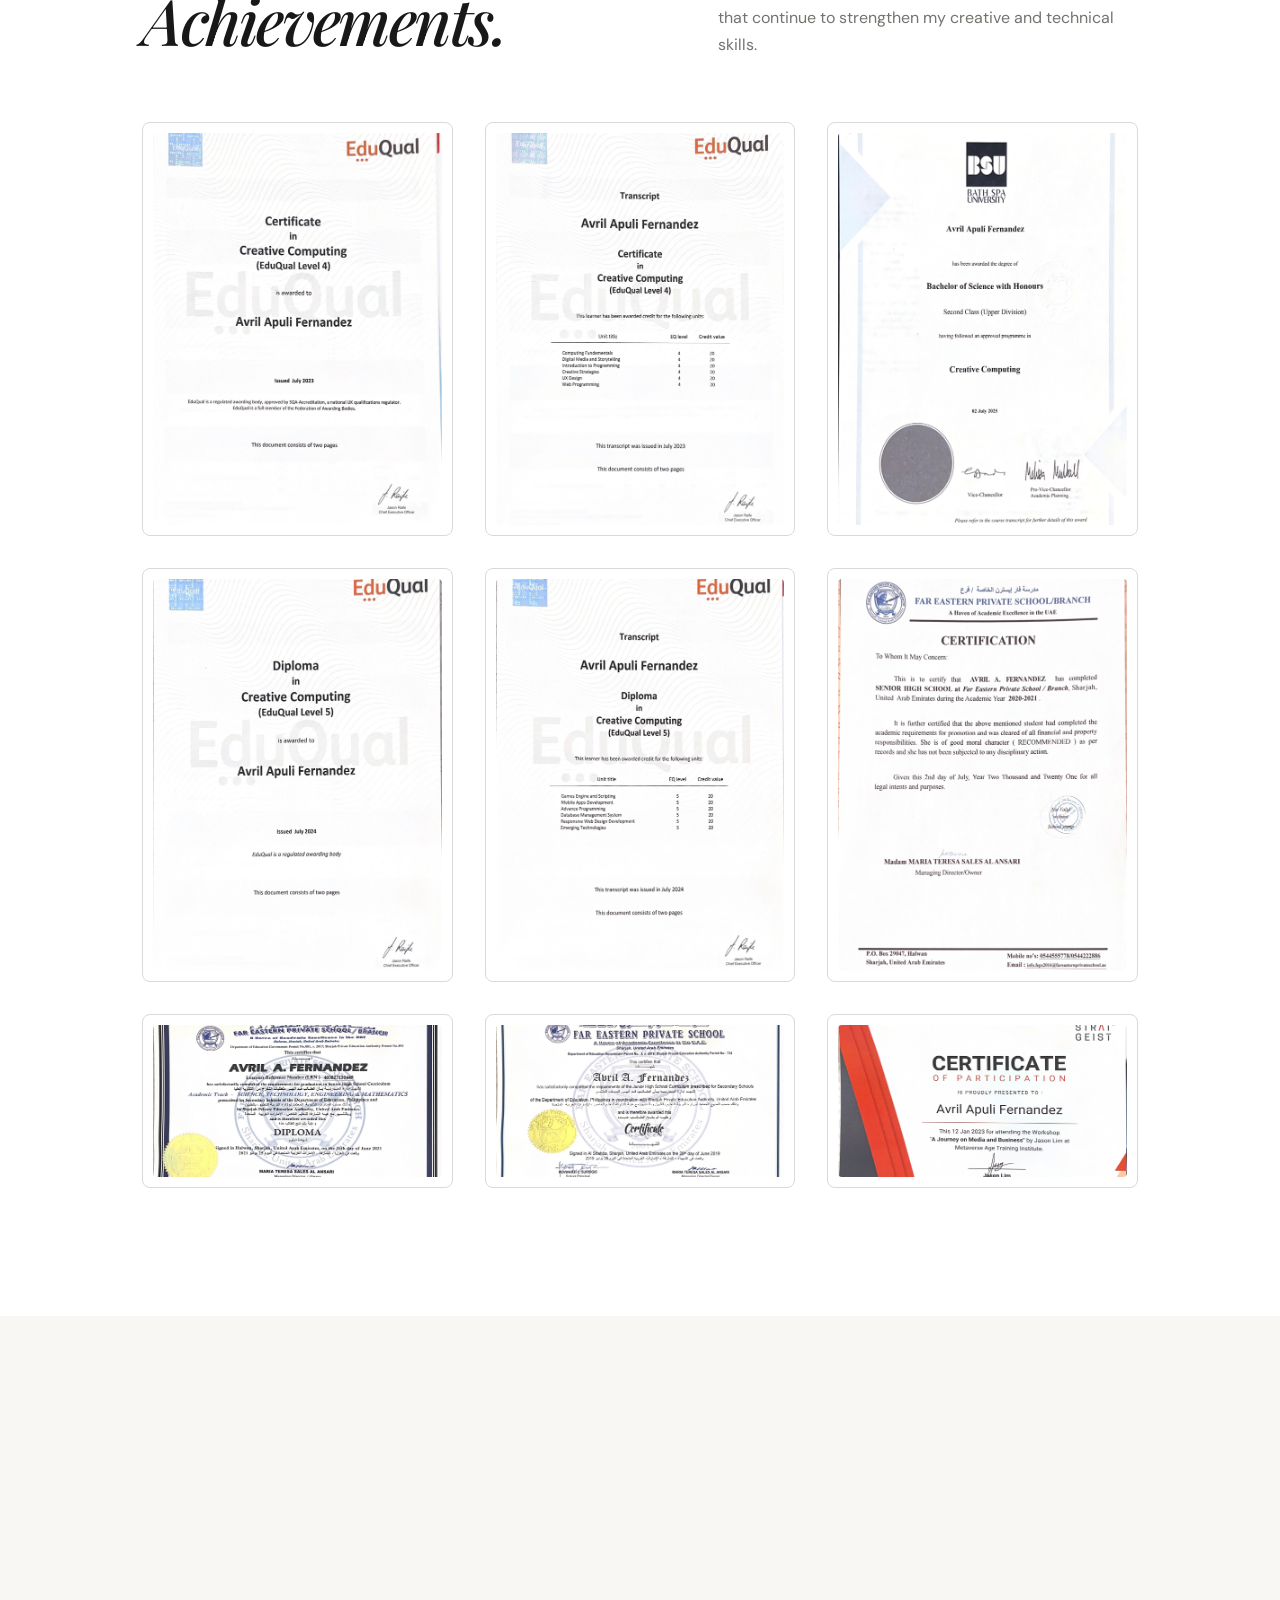
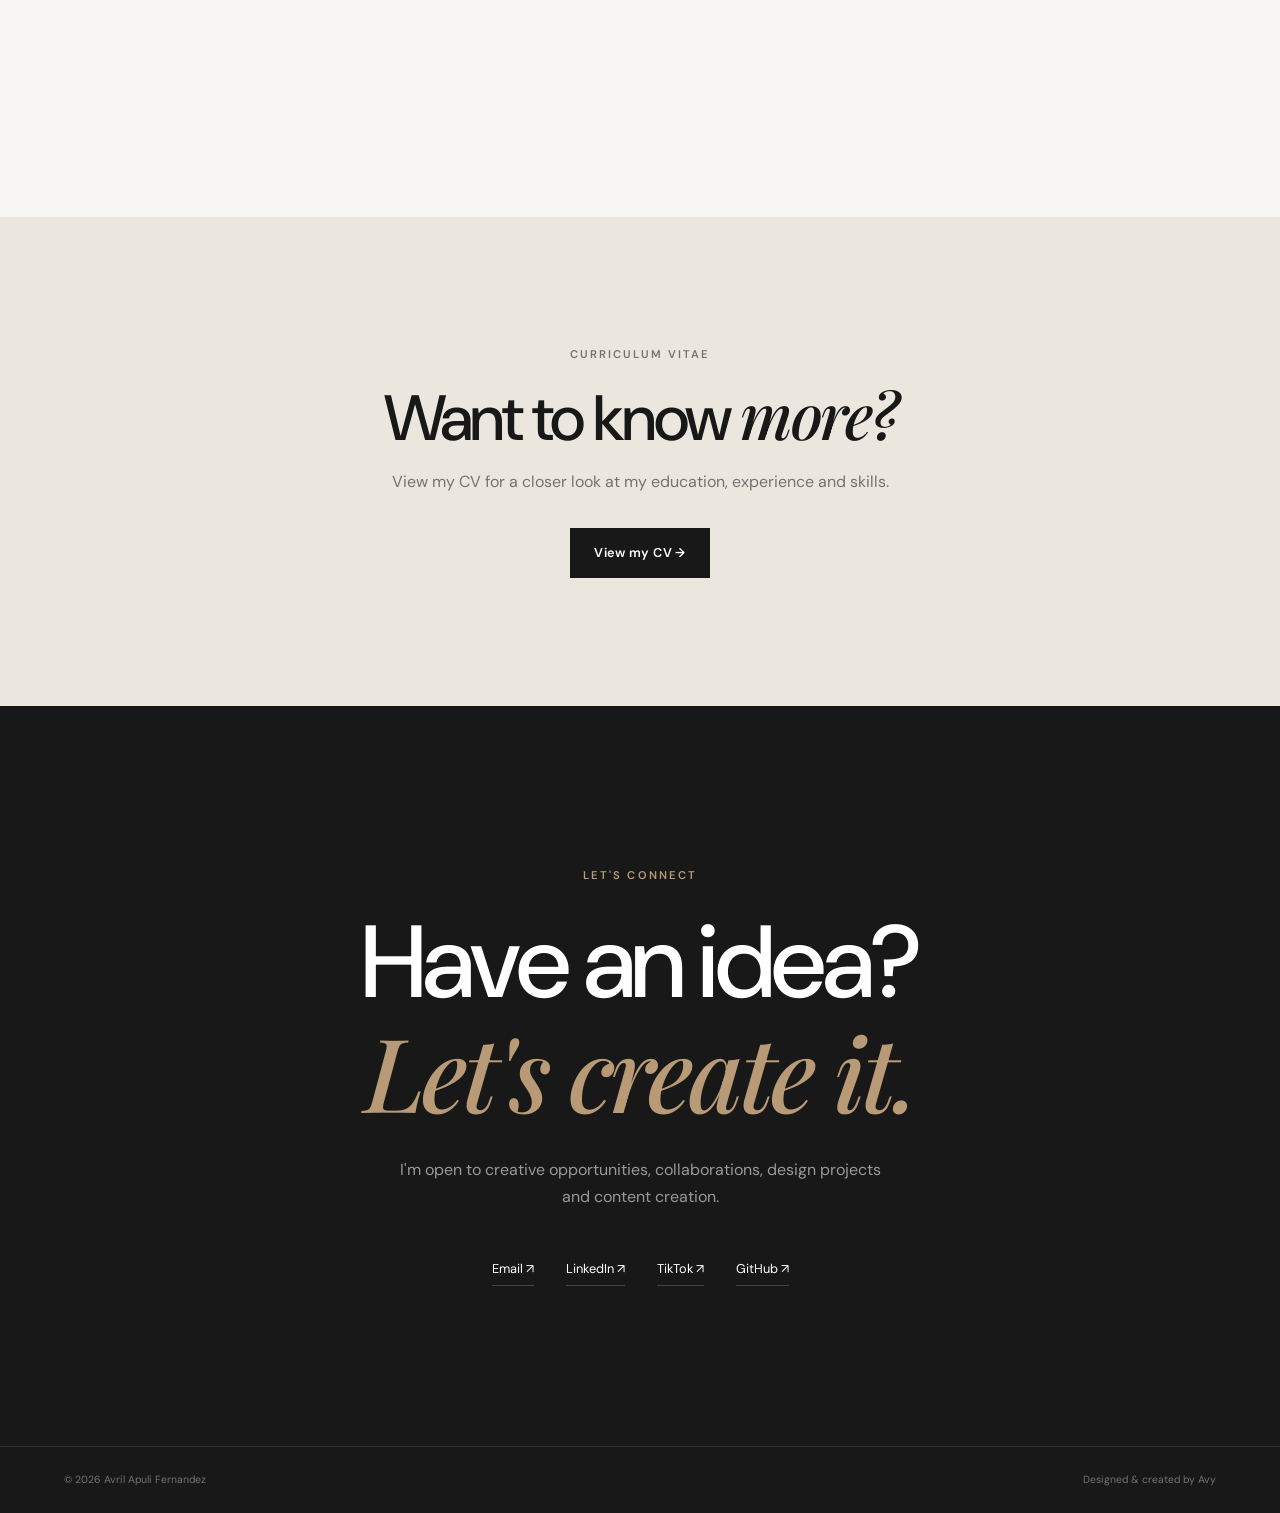
==== commit 8473070d: "Initial Commit" ====
--- a/index.html
+++ b/index.html
@@ -637,7 +637,7 @@
 
 
     <a
-      href="https://project-kresta-production.up.railway.app/home"
+      href="https://youtu.be/3he4hDYJ6gI?si=4LHl84XswQQxG9X7"
       target="_blank"
       class="team-card"
     >
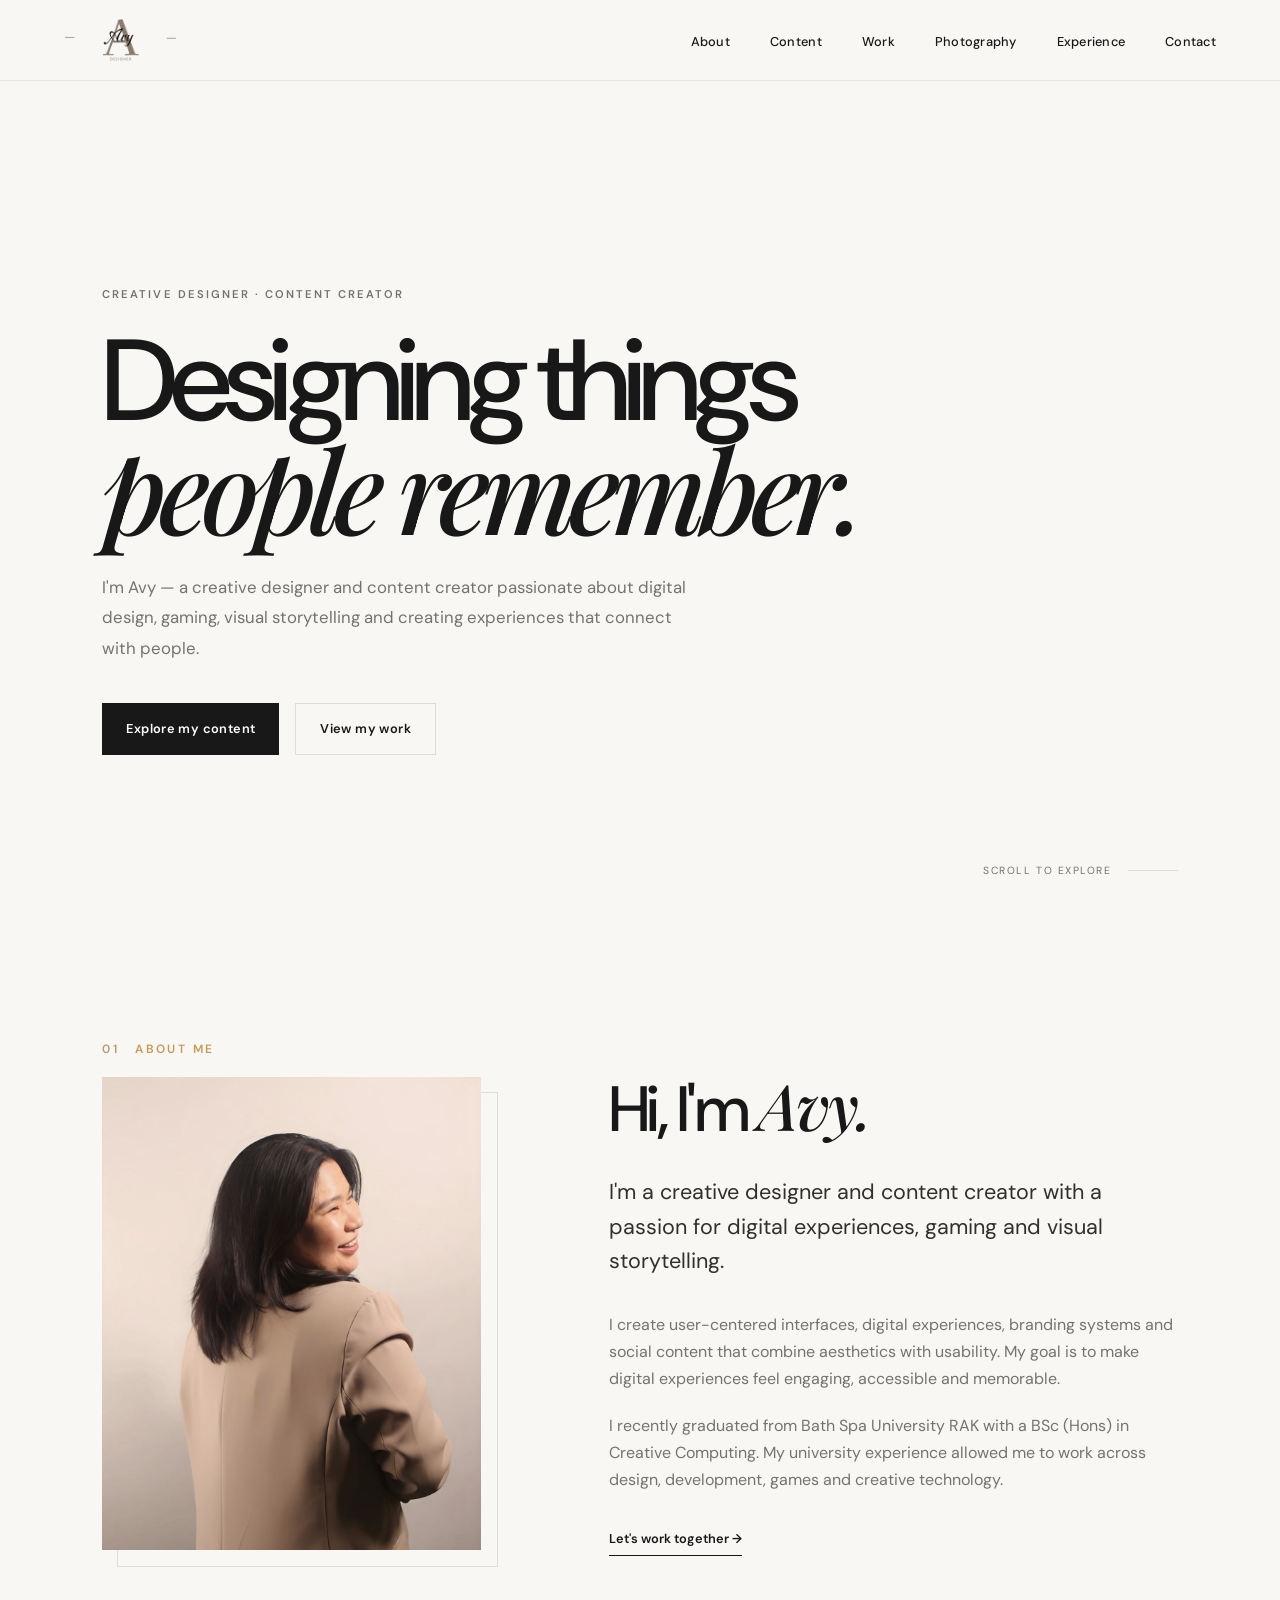
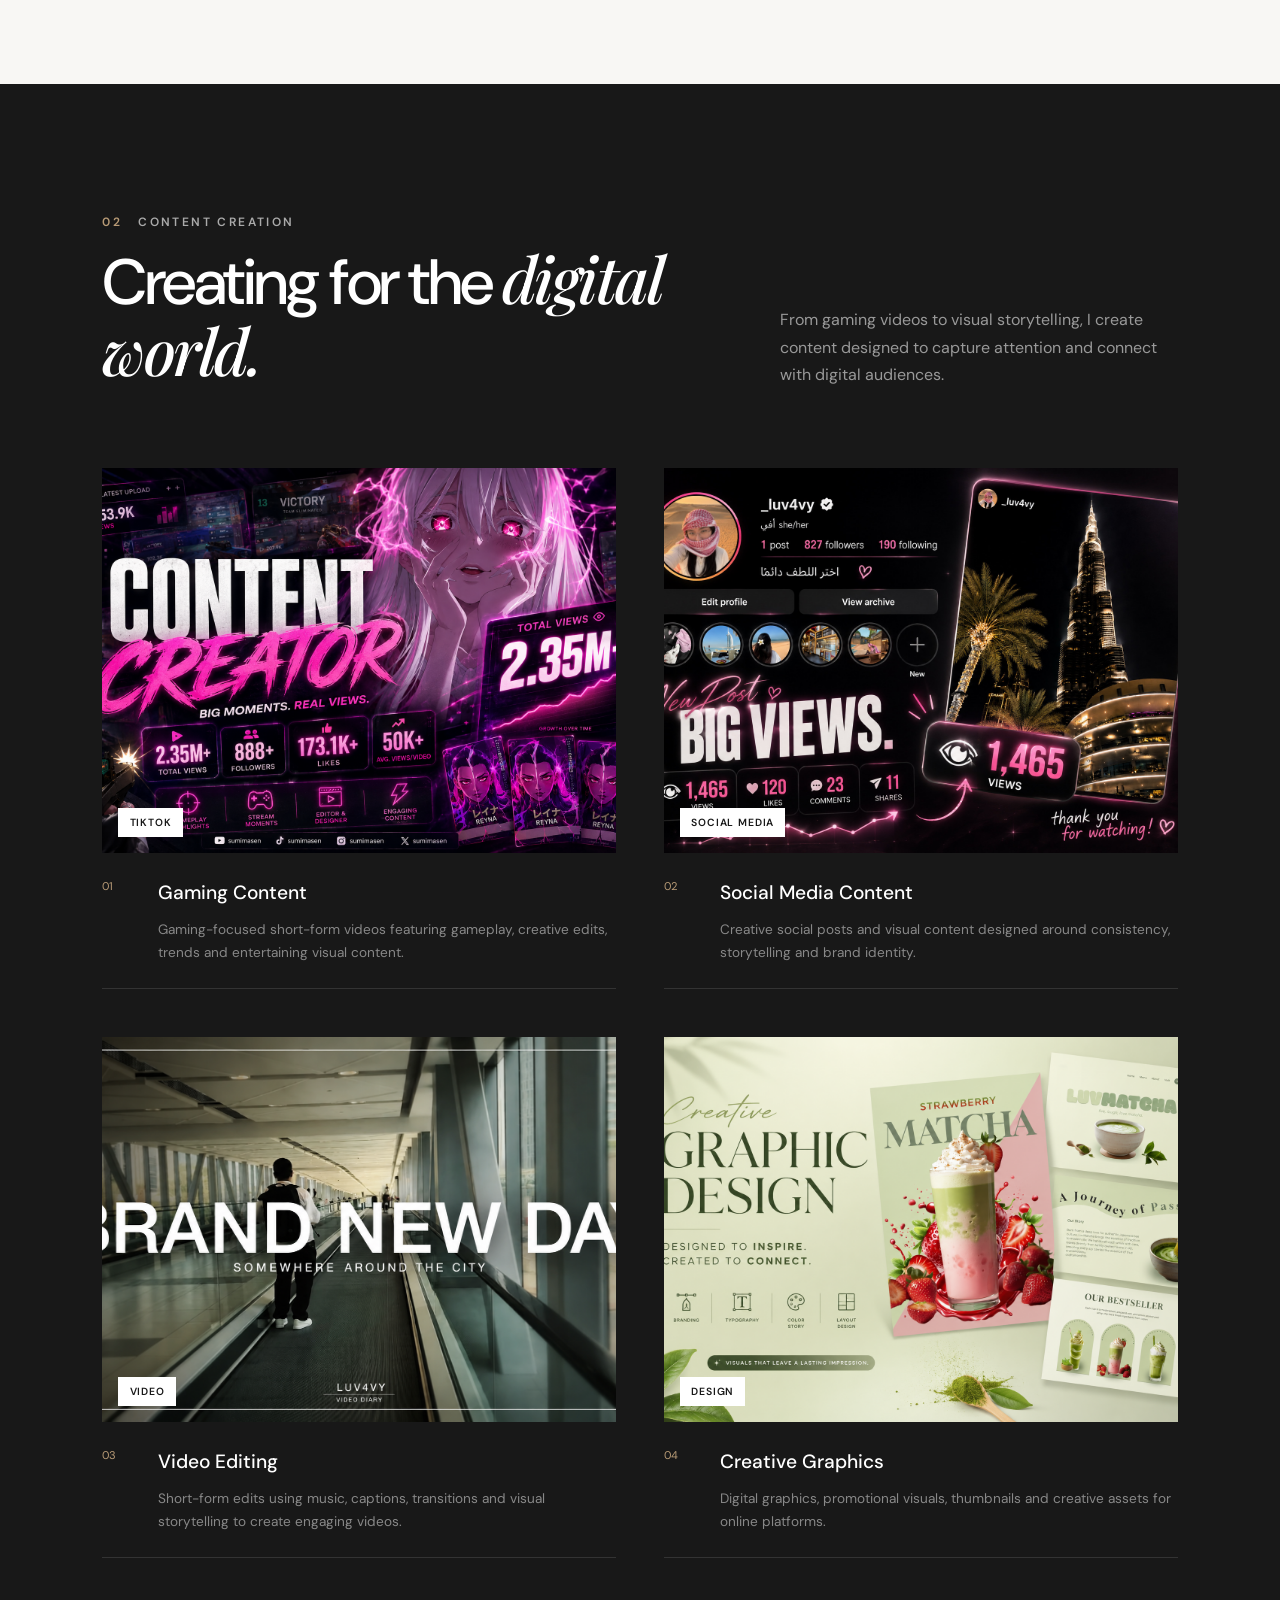
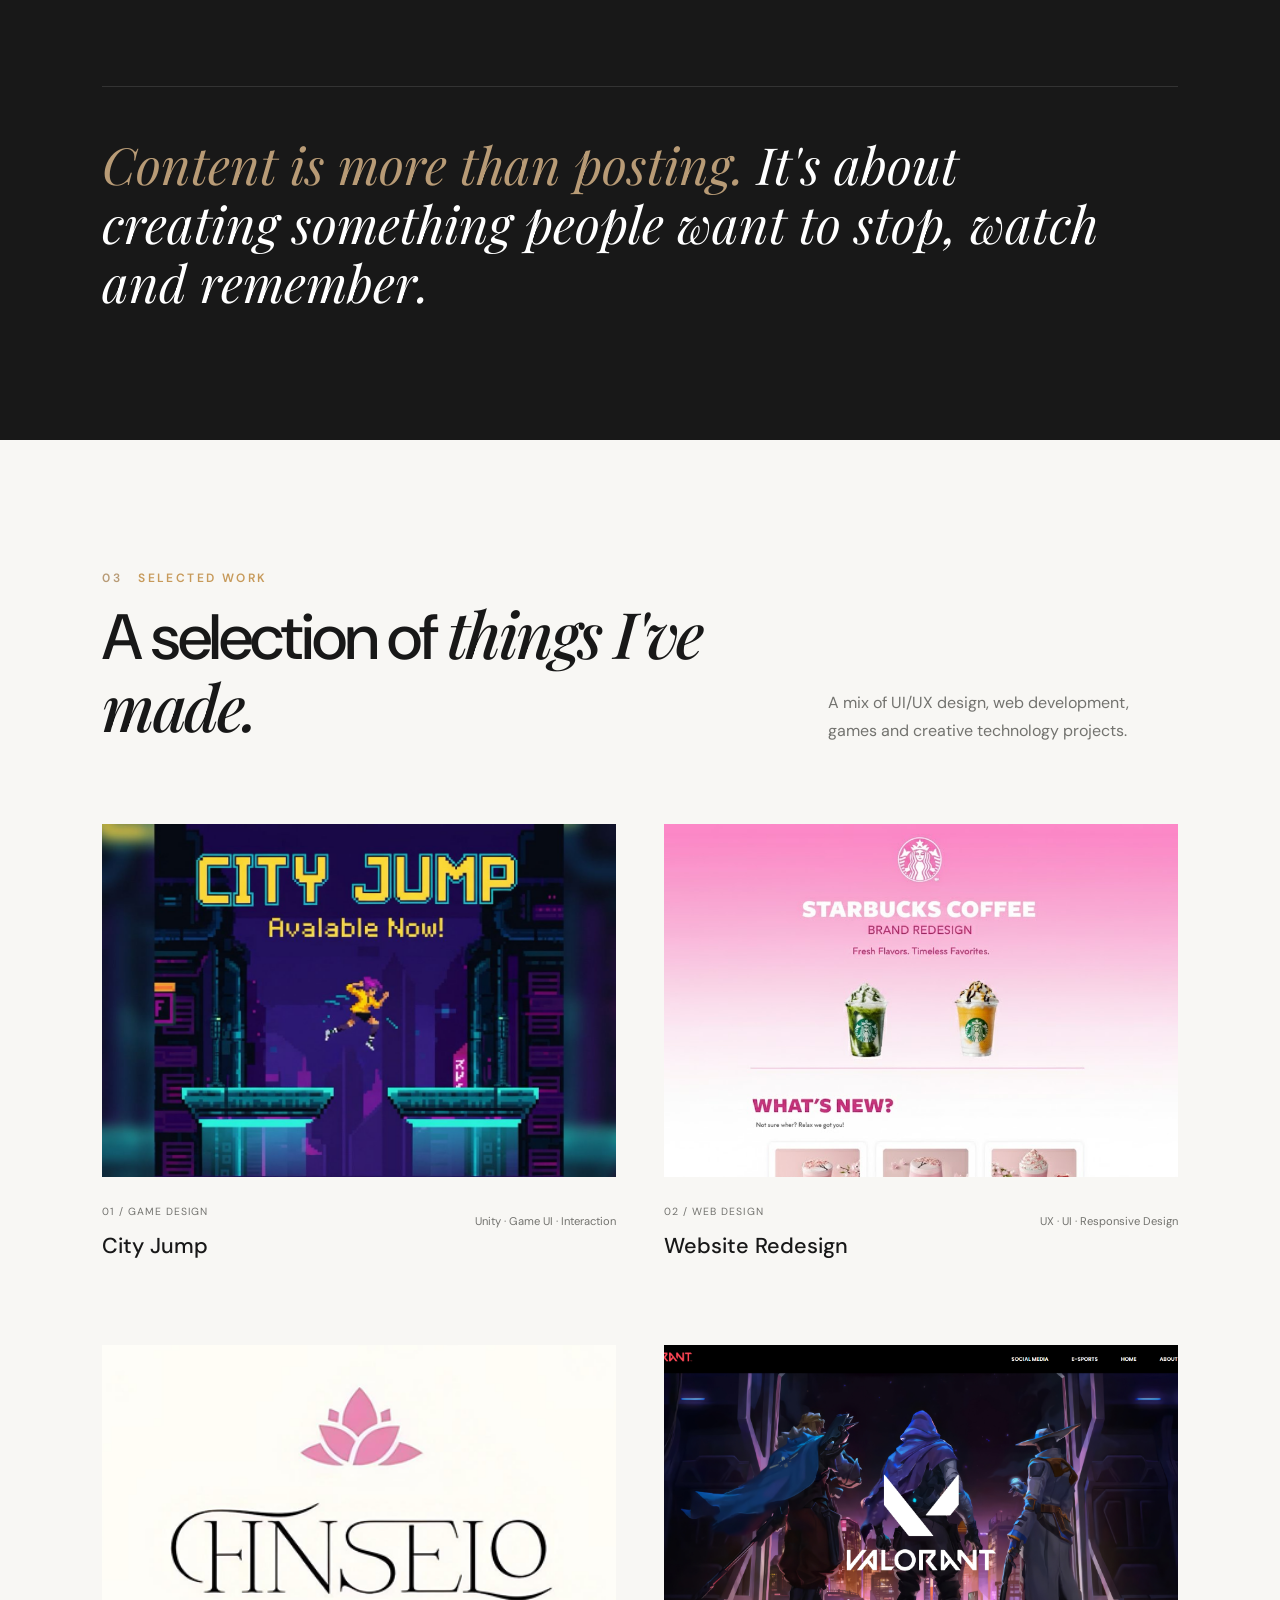
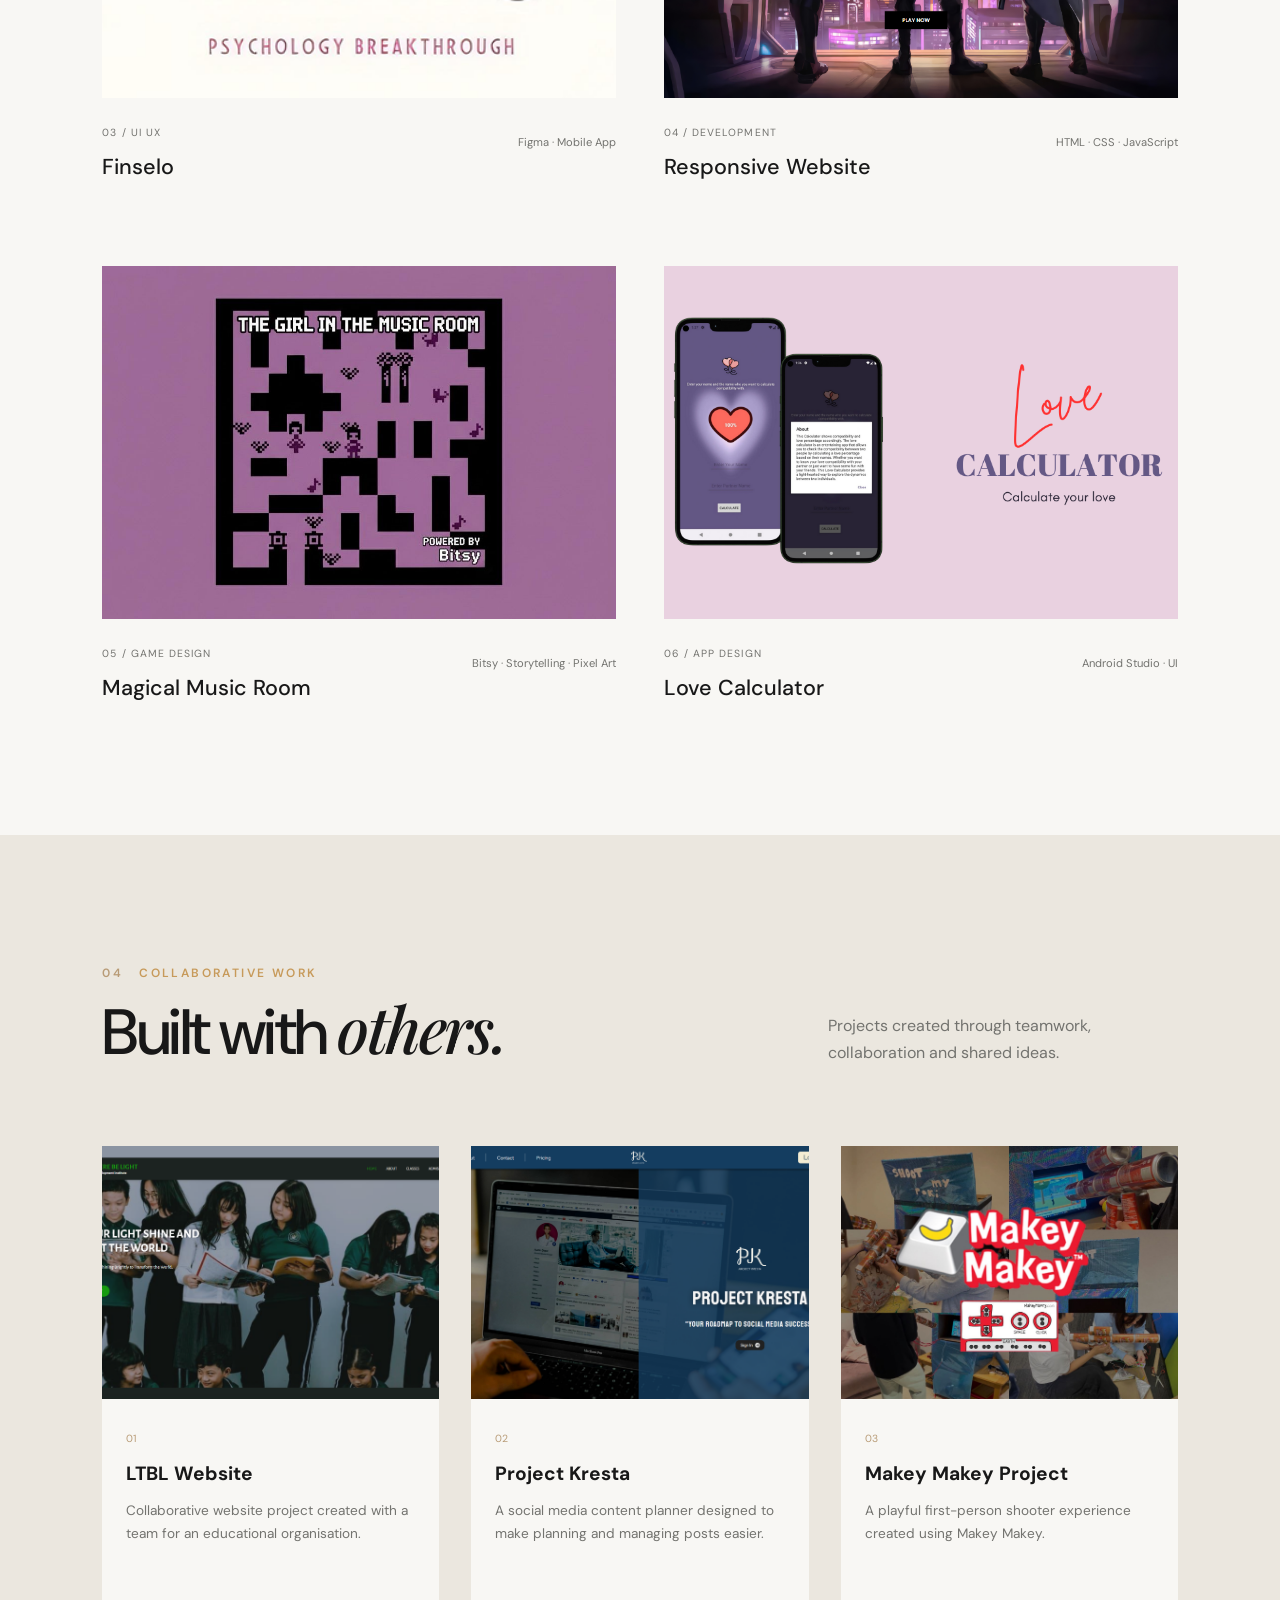
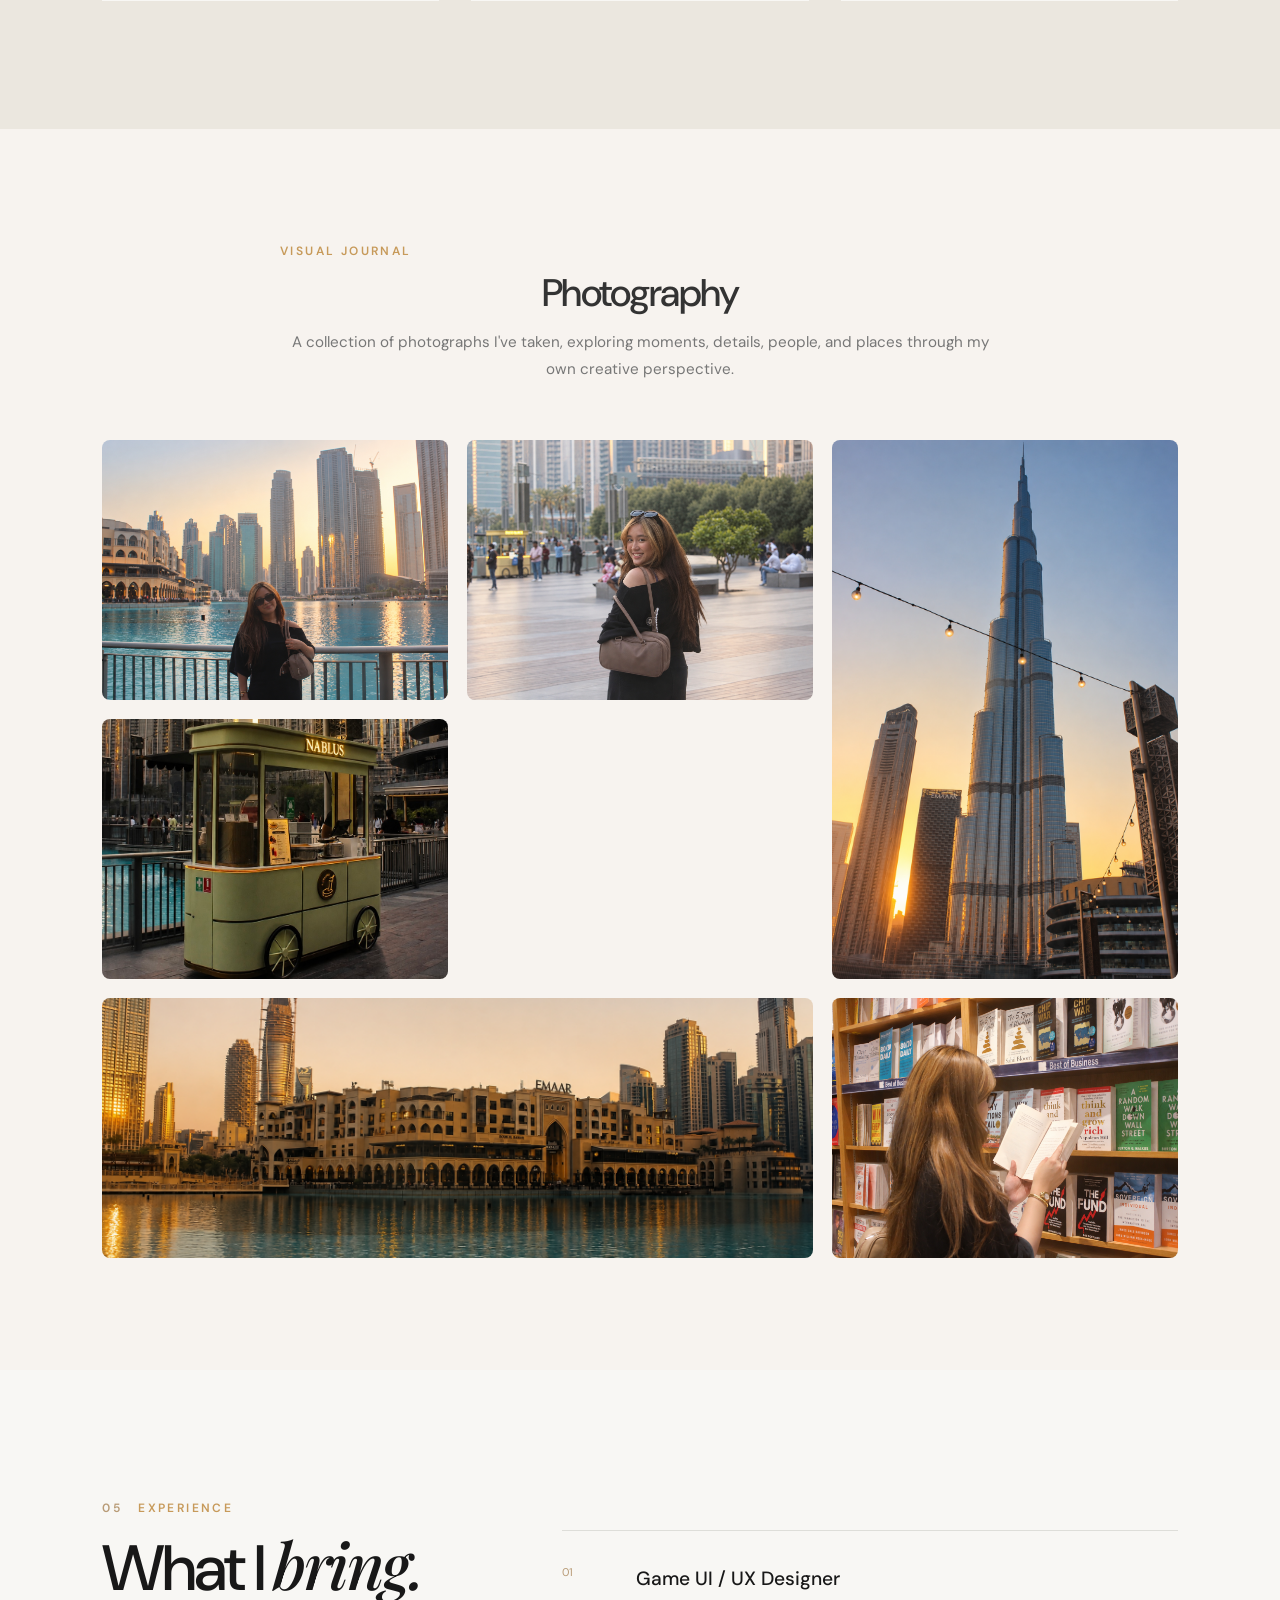
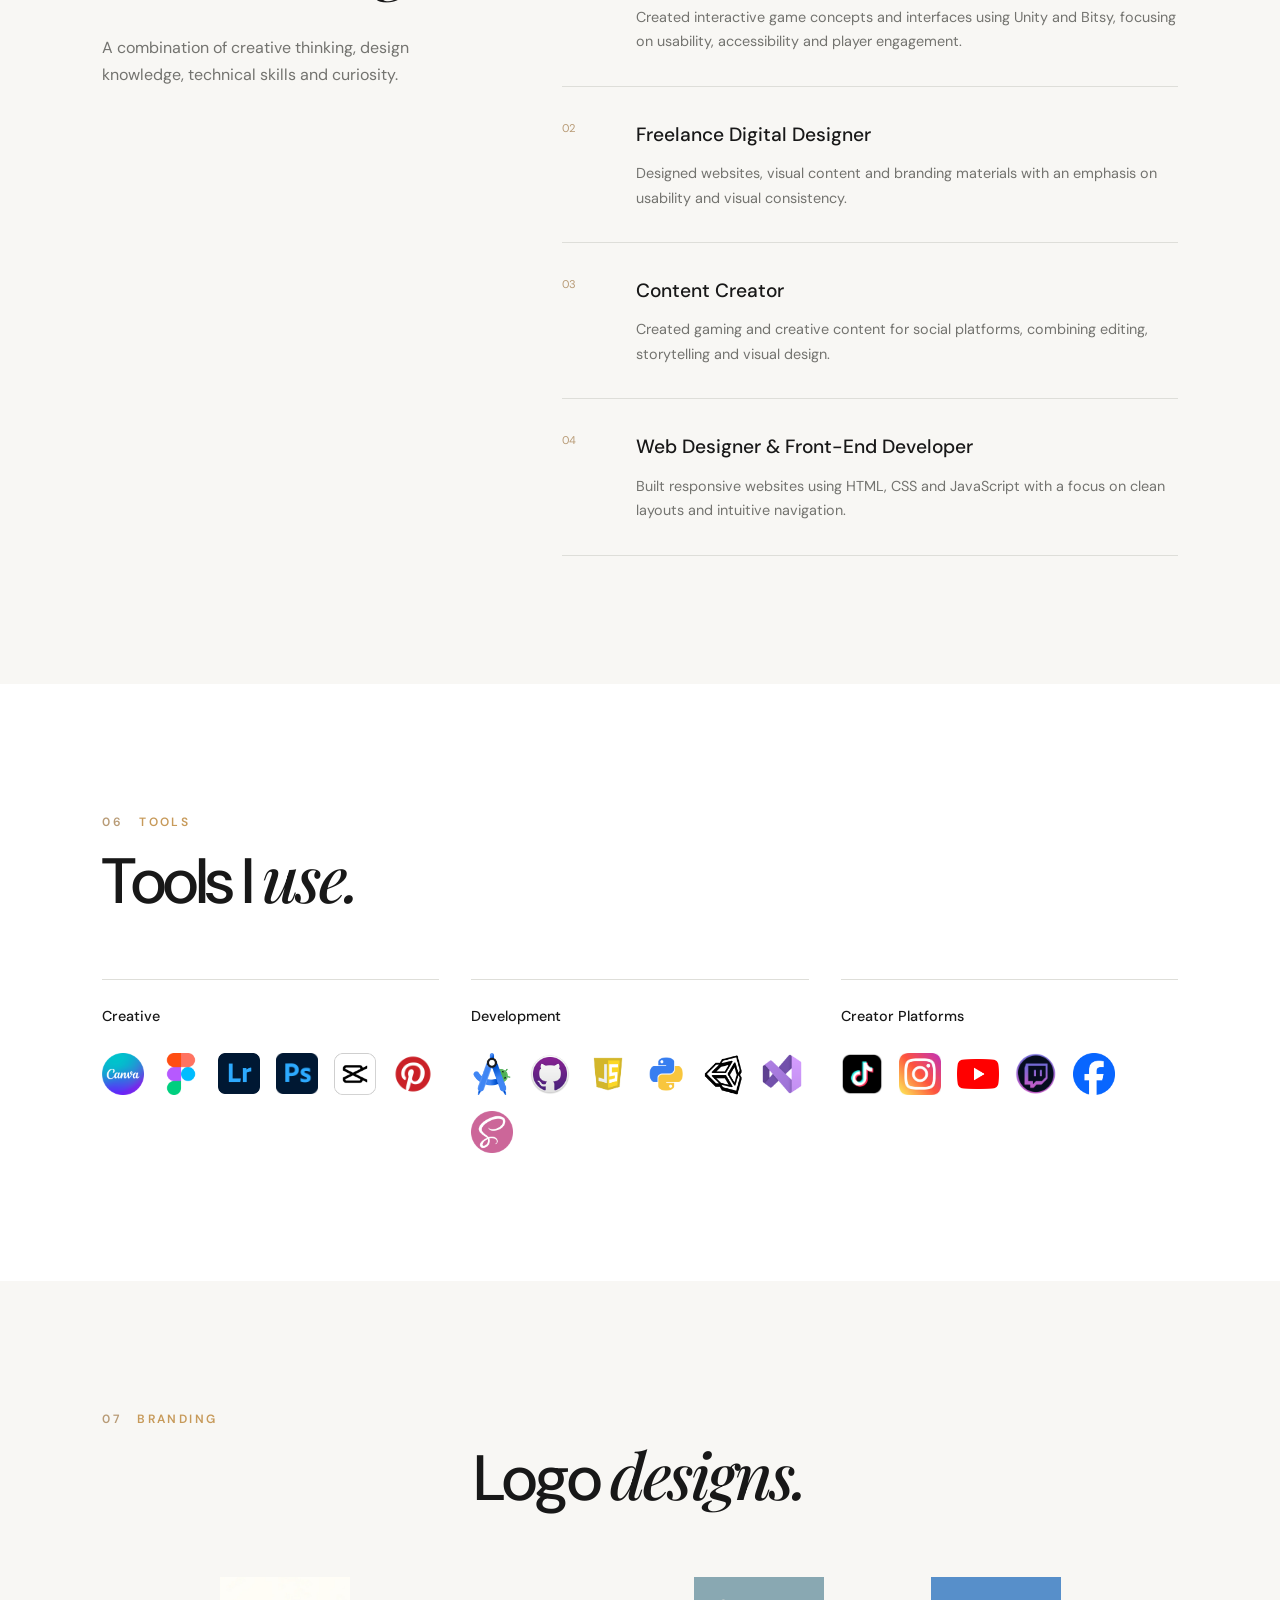
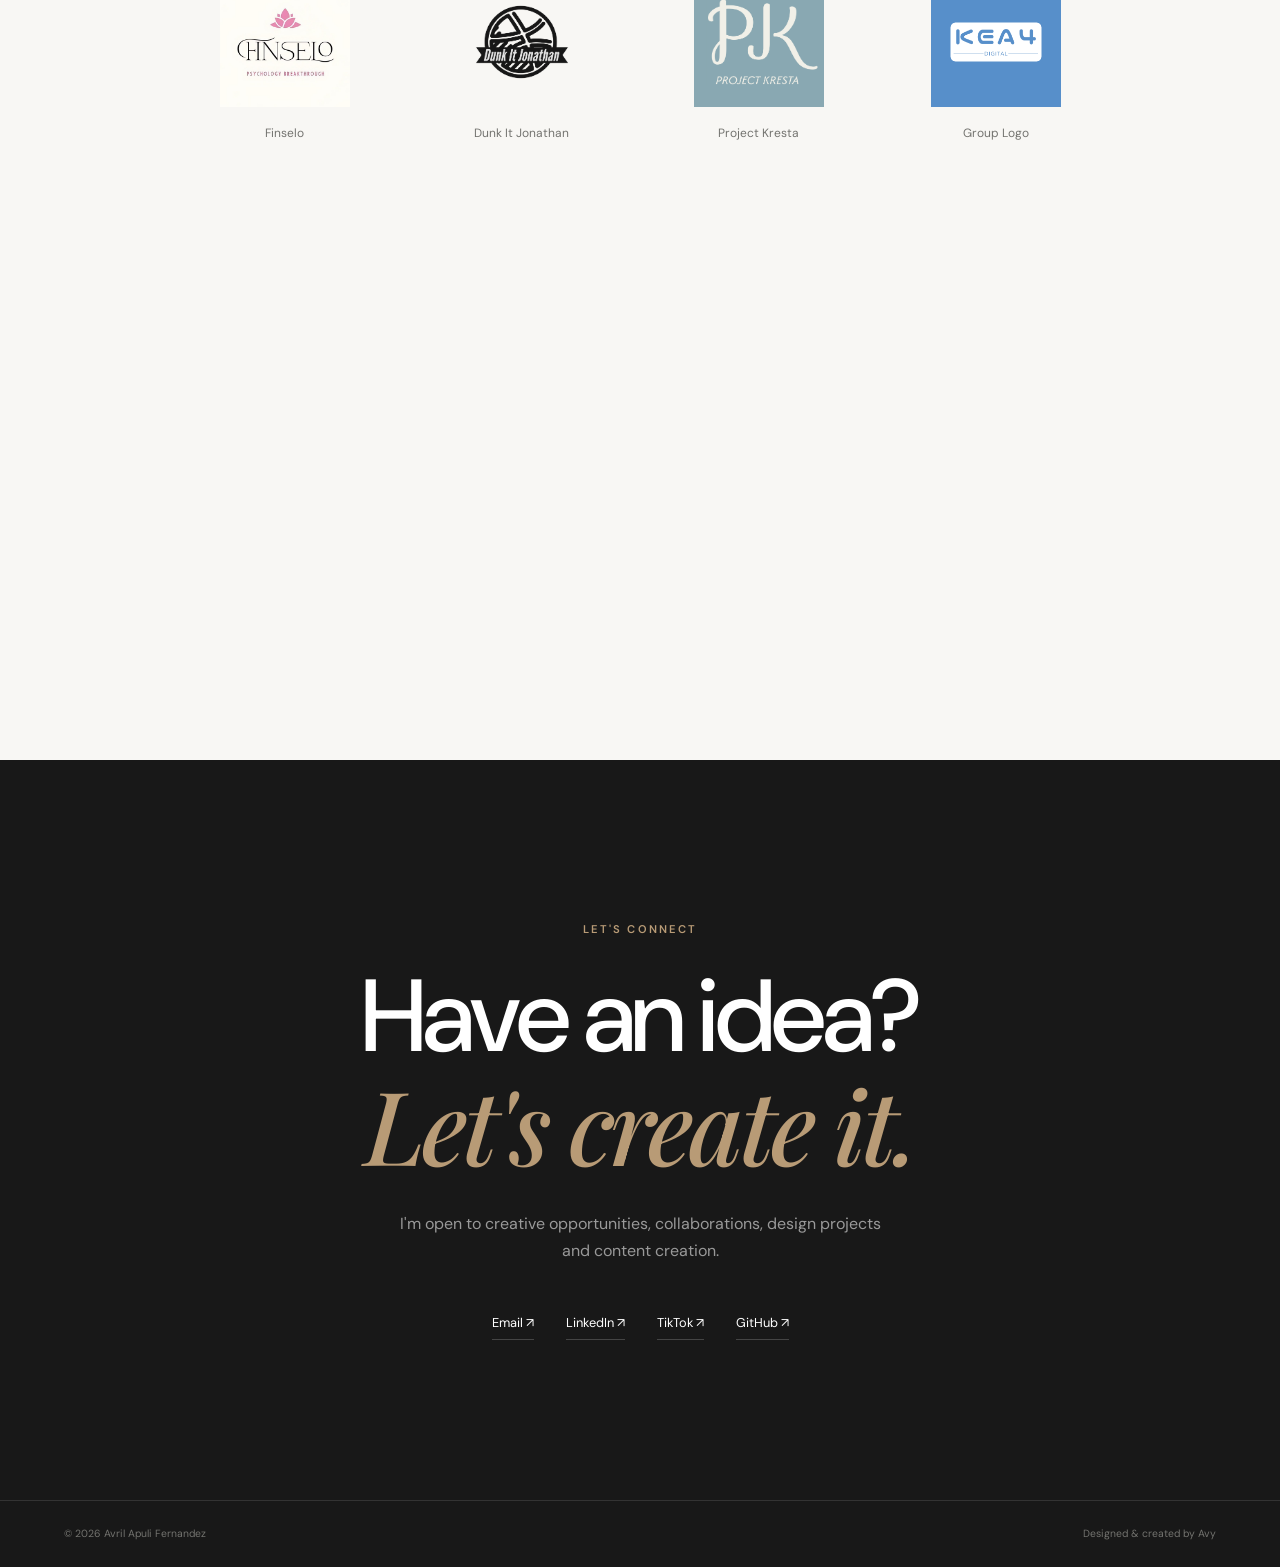
==== commit f72b19e7: "Initial Commit" ====
--- a/index.html
+++ b/index.html
@@ -39,7 +39,7 @@
       <li><a href="#content-creation">Content</a></li>
       <li><a href="#works">Work</a></li>
       <li><a href="#photography">Photography</a></li>
-      <li><a href="#certificates">Certificates</a></li>
+      <!--<li><a href="#certificates">Certificates</a></li>-->
       <li><a href="#experience">Experience</a></li>
       <li><a href="#contact">Contact</a></li>
     </ul>
@@ -751,7 +751,7 @@
   </div>
 </section>
 
-<section id="certificates" class="certificates section">
+<!--<section id="certificates" class="certificates section">
 
     <div class="section-label">
         <span>05</span>
@@ -770,11 +770,12 @@
             continue to strengthen my creative and technical skills.
         </p>
 
-    </div>
-
-    <div class="certificate-grid">
-
-        <!-- Portrait -->
+    </div>-->
+    
+  
+    <!--<div class="certificate-grid">
+
+         Portrait 
         <div class="certificate portrait">
             <img src="certificate1.jpg" alt="">
         </div>
@@ -799,7 +800,7 @@
             <img src="certificate6.jpg" alt="">
         </div>
 
-        <!-- Landscape -->
+        Landscape
         <div class="certificate landscape">
             <img src="certificate7.jpg" alt="">
         </div>
@@ -814,7 +815,7 @@
 
     </div>
 
-</section>
+</section>-->
 
 
 <!-- ================= EXPERIENCE ================= -->
@@ -822,7 +823,7 @@
 <section id="experience" class="experience section">
 
   <div class="section-label">
-    <span>06</span>
+    <span>05</span>
     EXPERIENCE
   </div>
 
@@ -932,7 +933,7 @@
 <section class="tools section">
 
   <div class="section-label">
-    <span>07</span>
+    <span>06</span>
     TOOLS
   </div>
 
@@ -1007,7 +1008,7 @@
 <section class="logos section">
 
   <div class="section-label">
-    <span>08</span>
+    <span>07</span>
     BRANDING
   </div>
 
--- a/stylesheet.css
+++ b/stylesheet.css
@@ -2074,7 +2074,7 @@
 
 
 
-/* ================= CERTIFICATES ================= */
+/* ================= CERTIFICATES ================= 
 
 .certificates{
     background:#fff;
@@ -2138,13 +2138,13 @@
     box-shadow: 0 18px 35px rgba(0,0,0,.08);
 }
 
-/* Portrait */
+/* Portrait 
 
 .certificate.portrait{
     aspect-ratio:3/4;
 }
 
-/* Landscape */
+/* Landscape 
 
 .certificate.landscape{
     aspect-ratio:16/9;
@@ -2169,4 +2169,4 @@
         grid-template-columns:1fr;
     }
 
-}+}*/
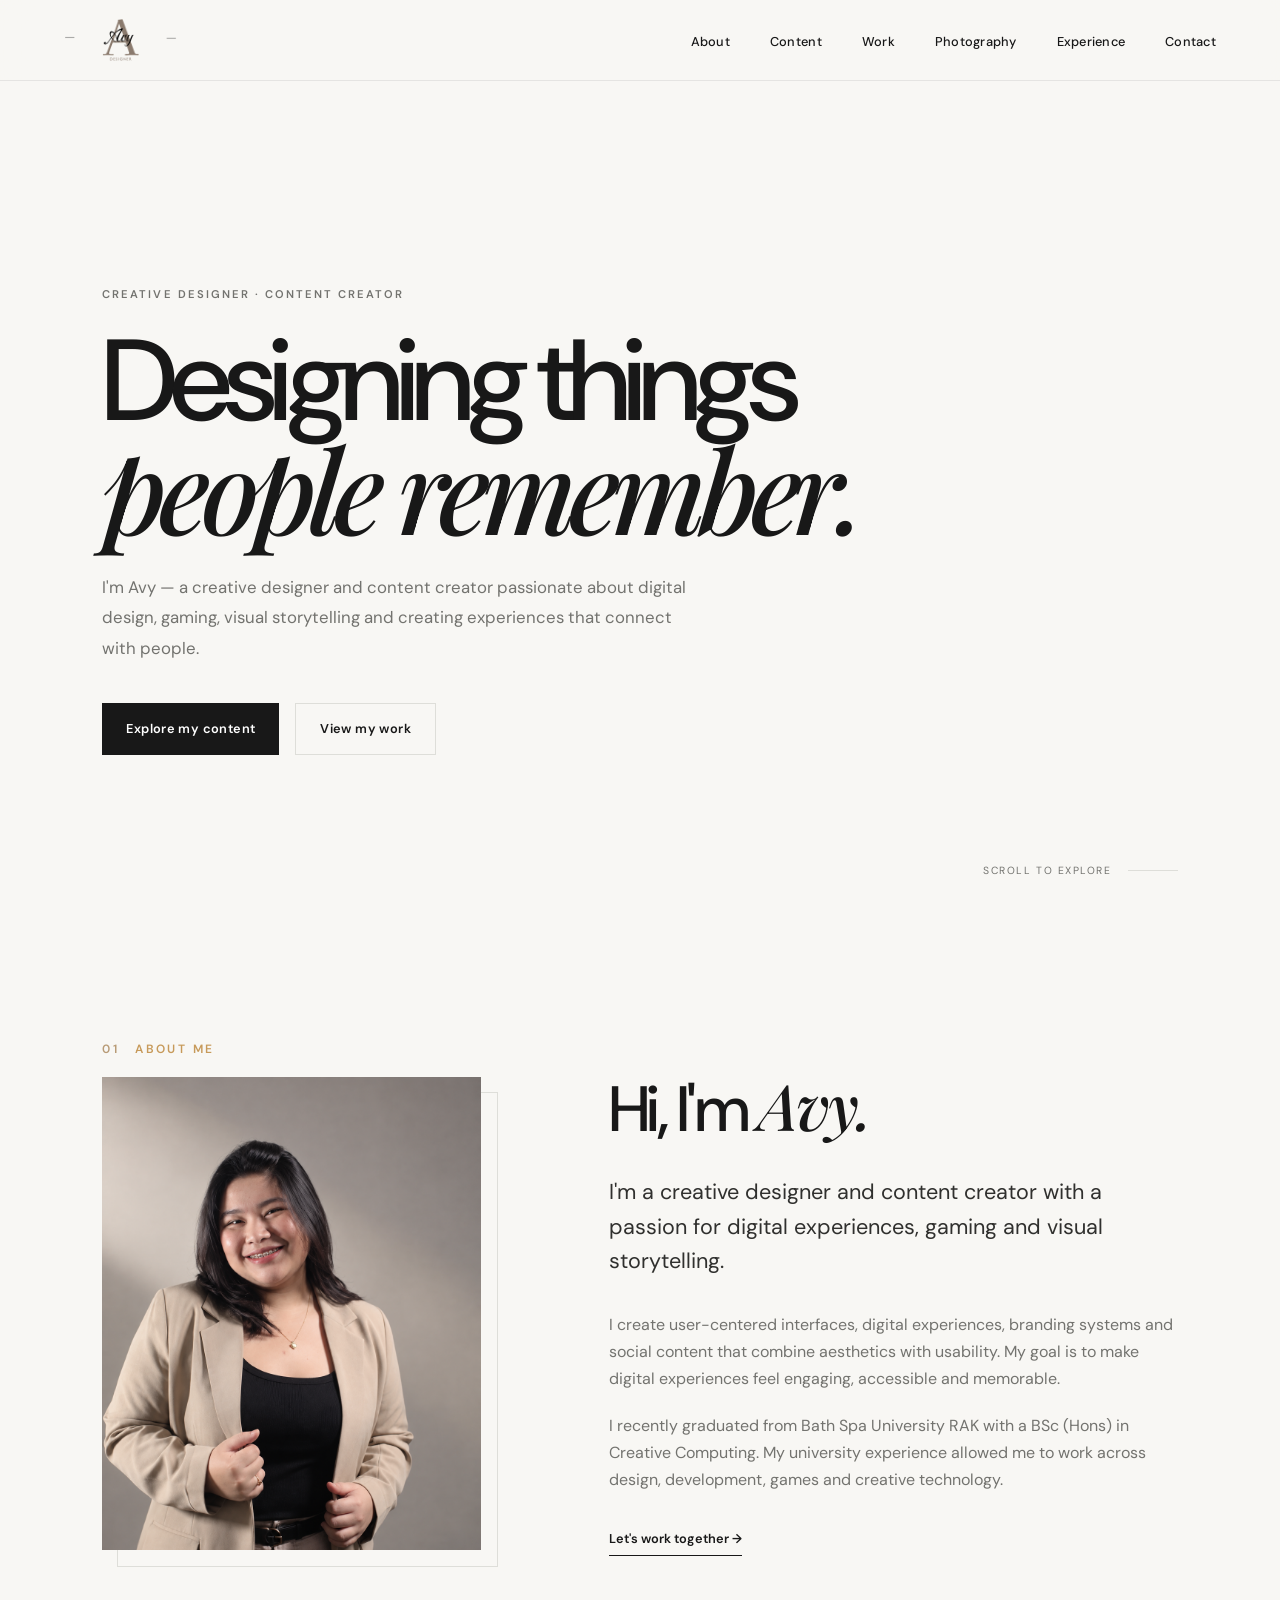
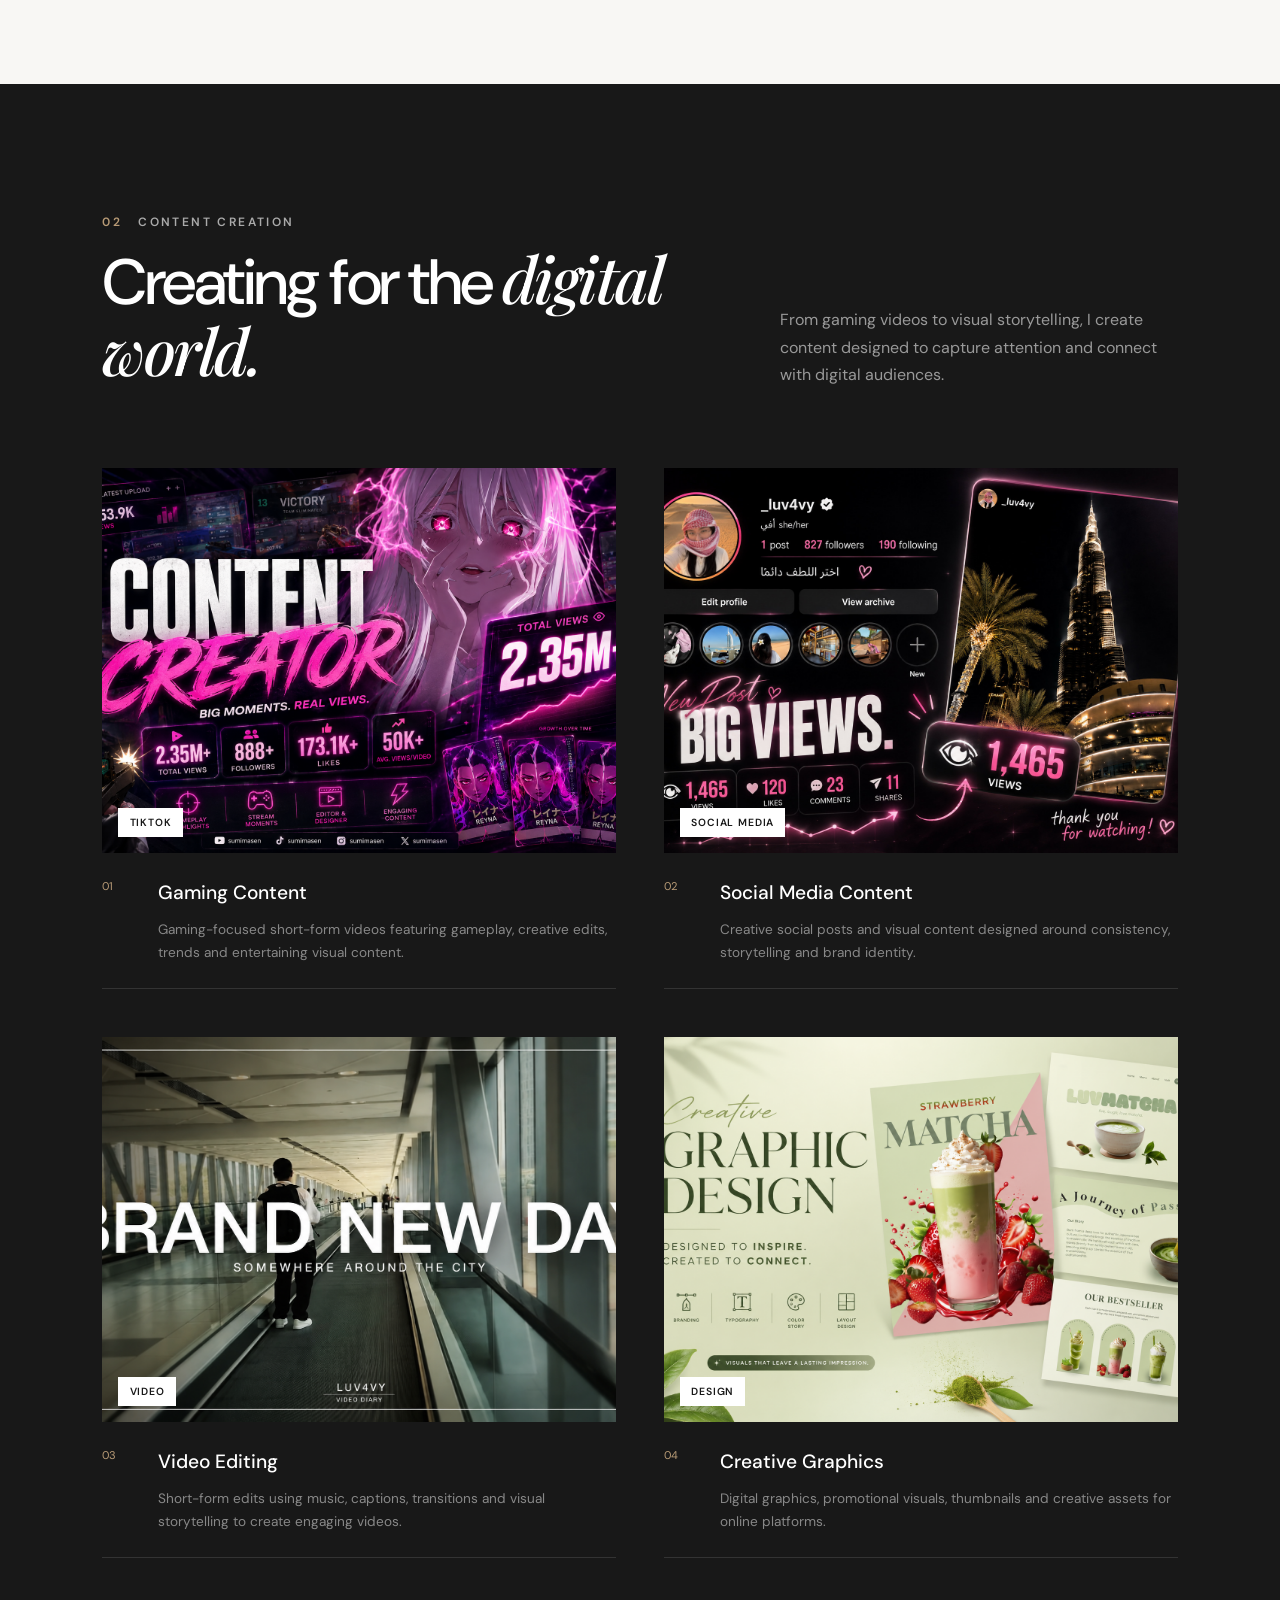
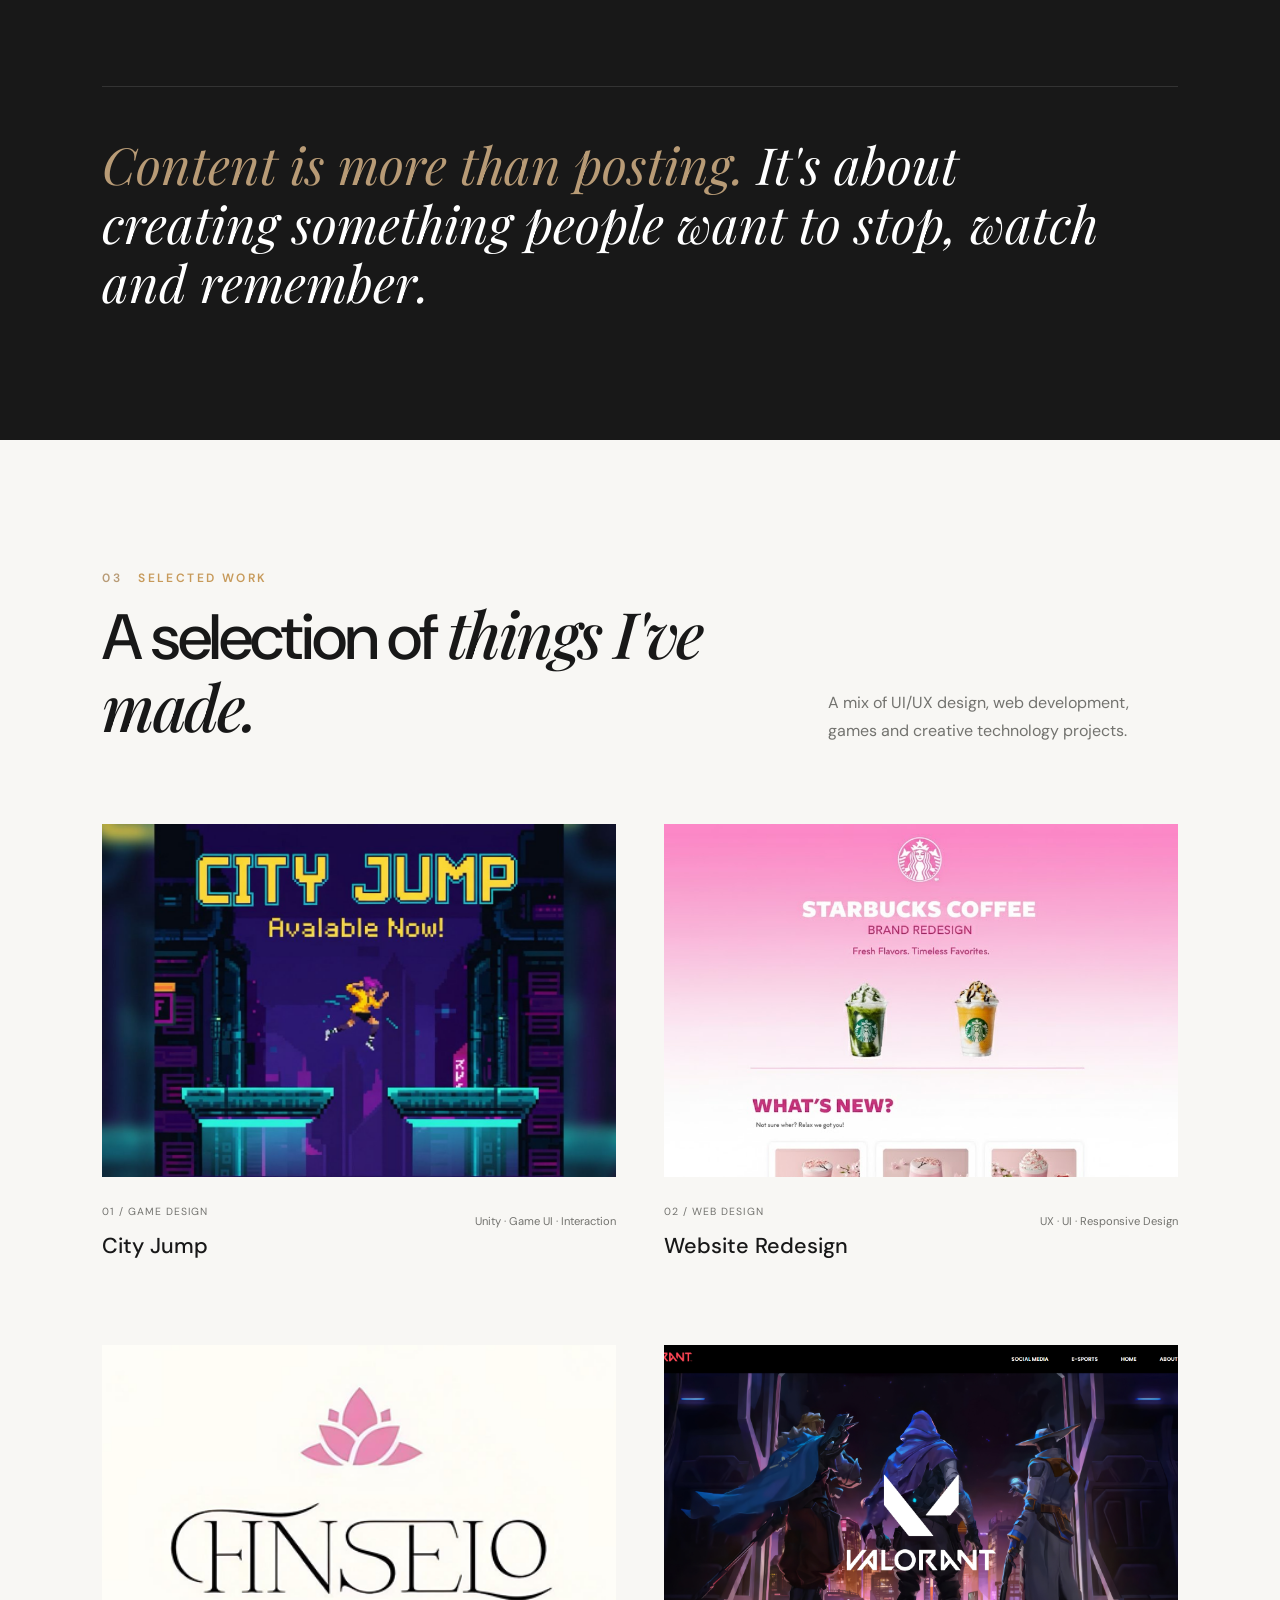
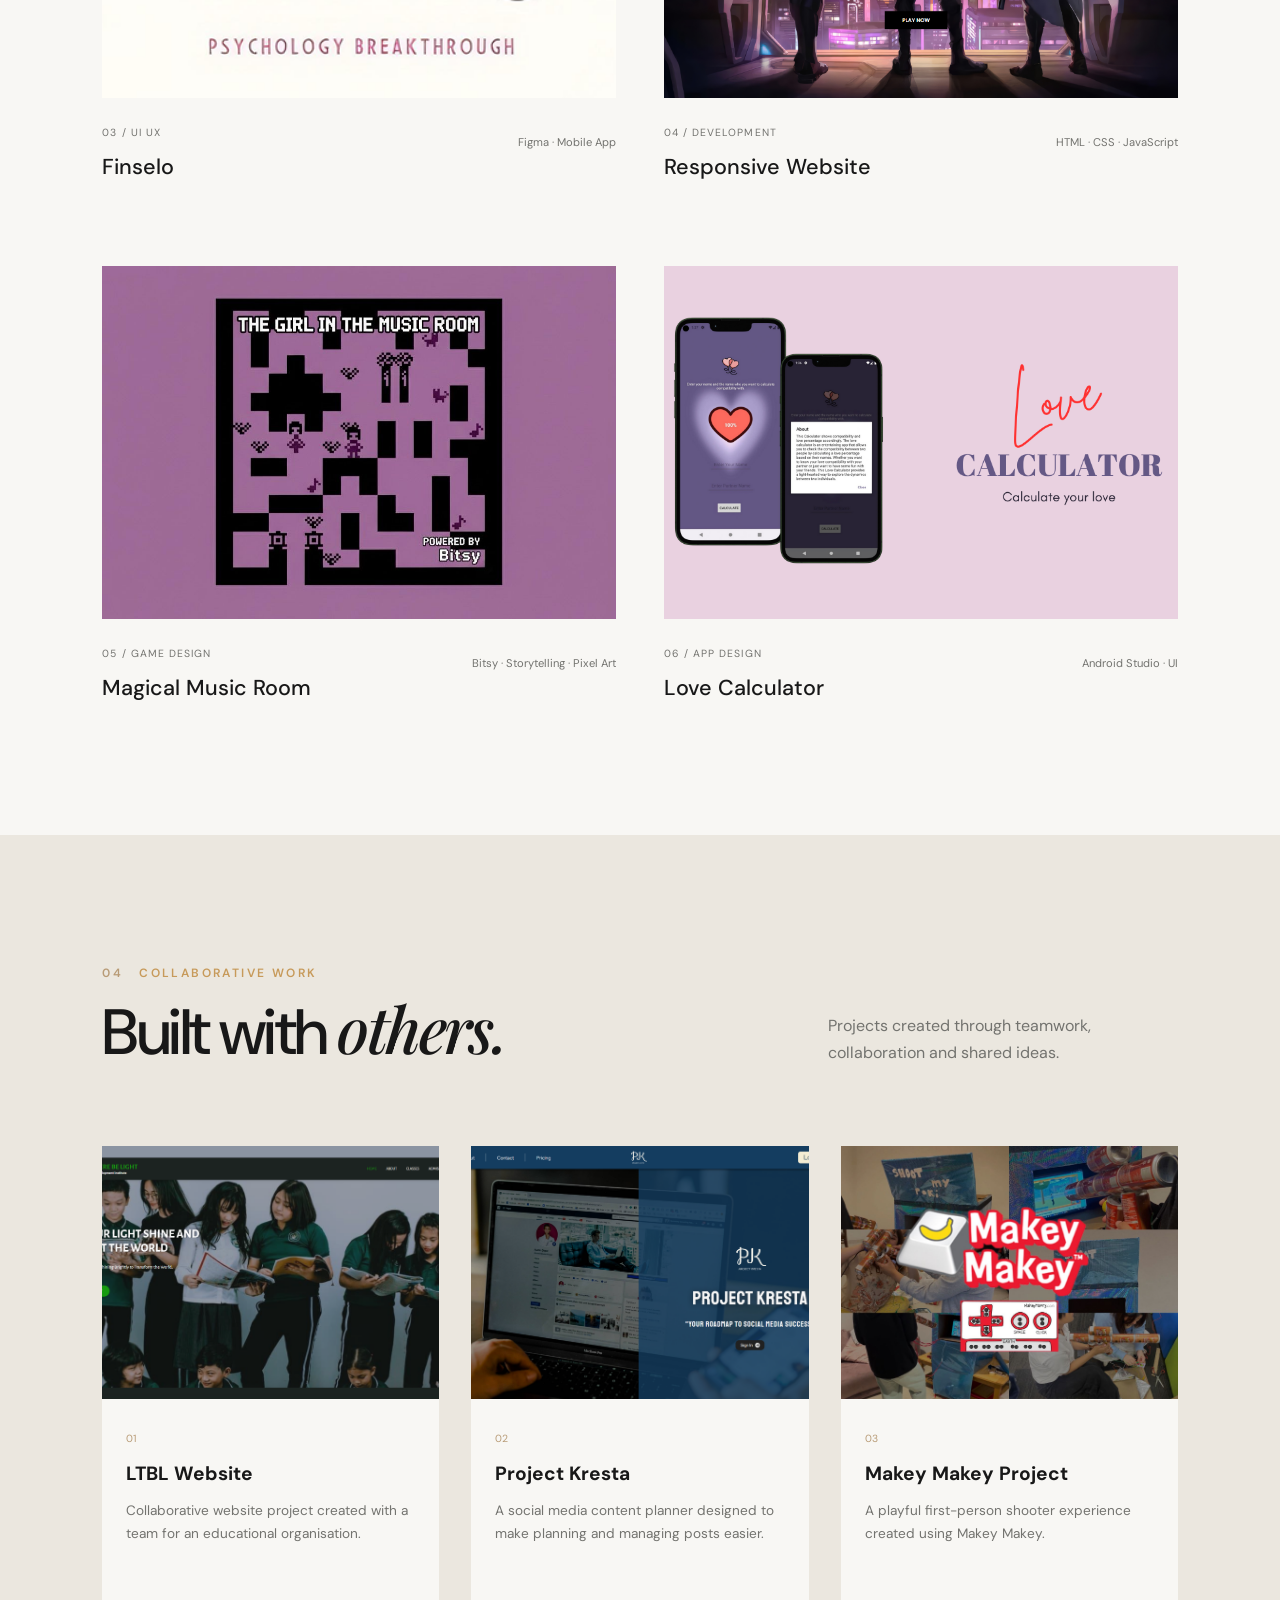
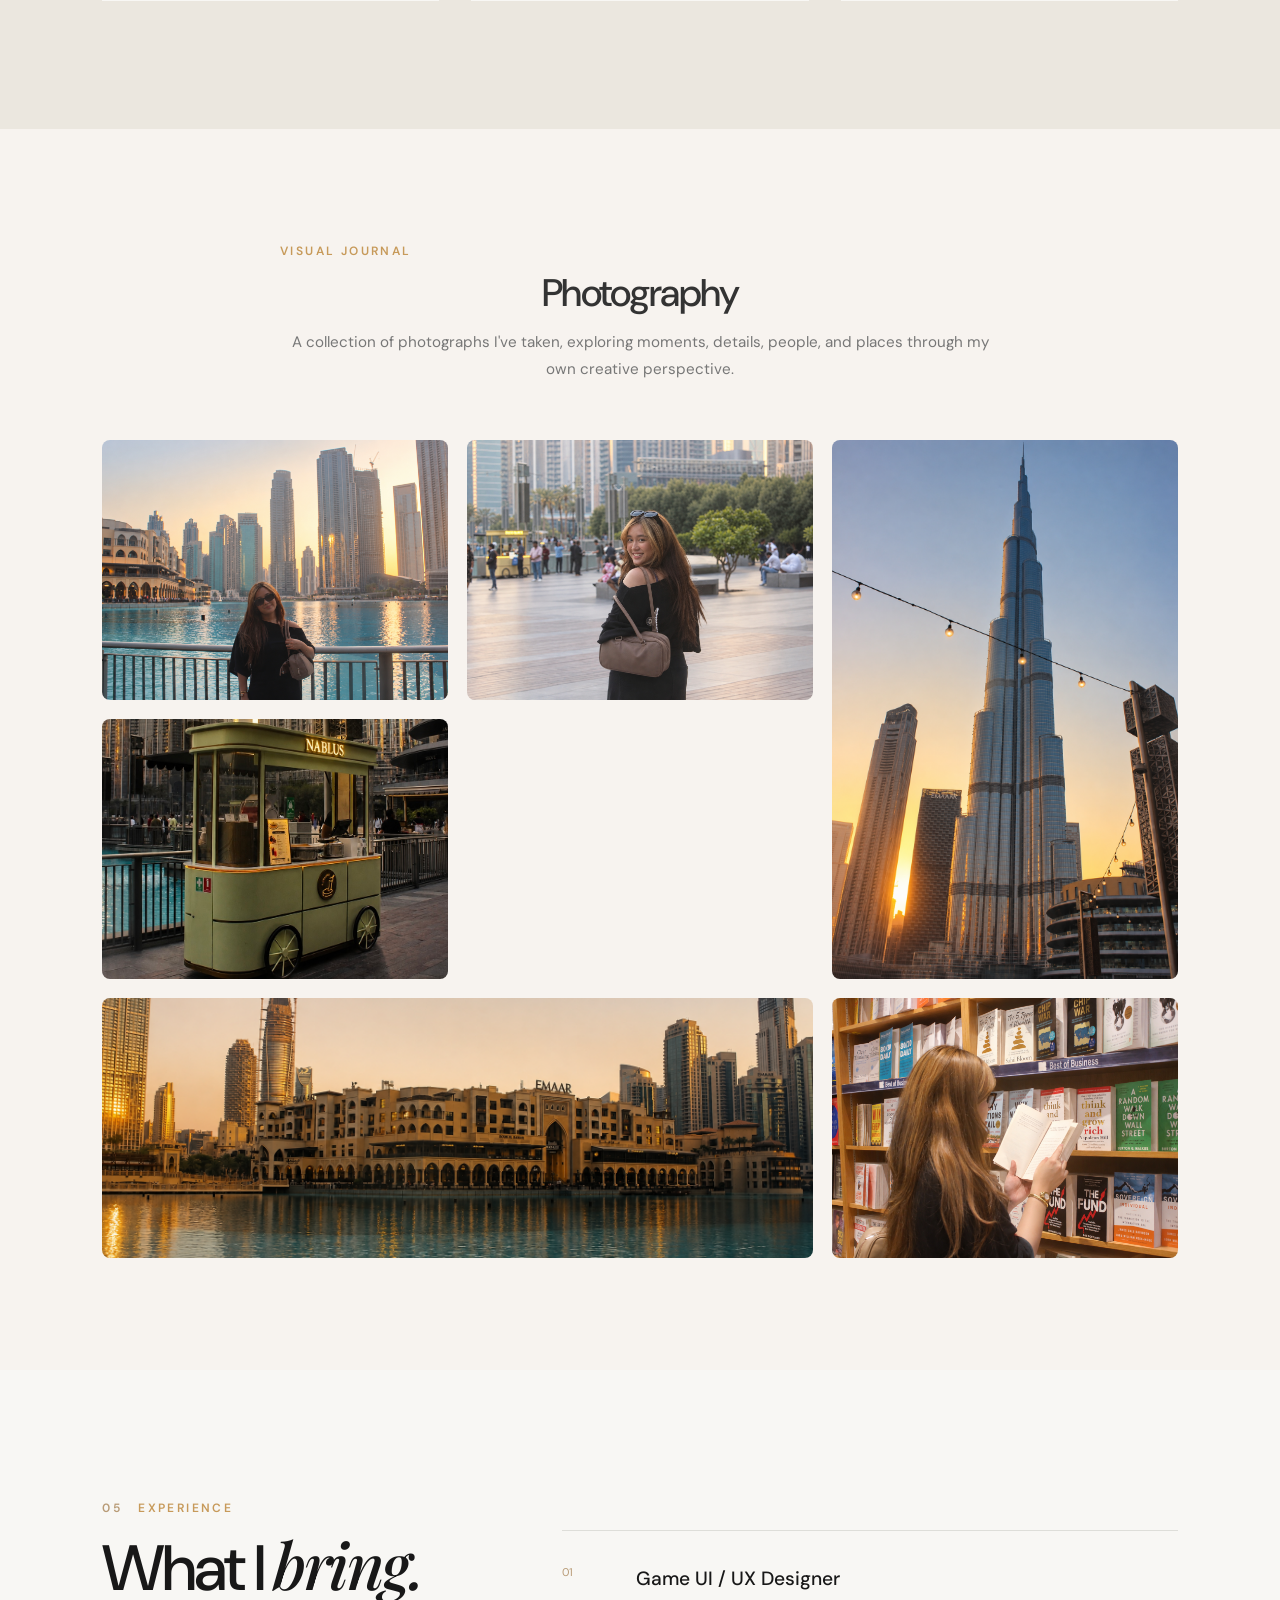
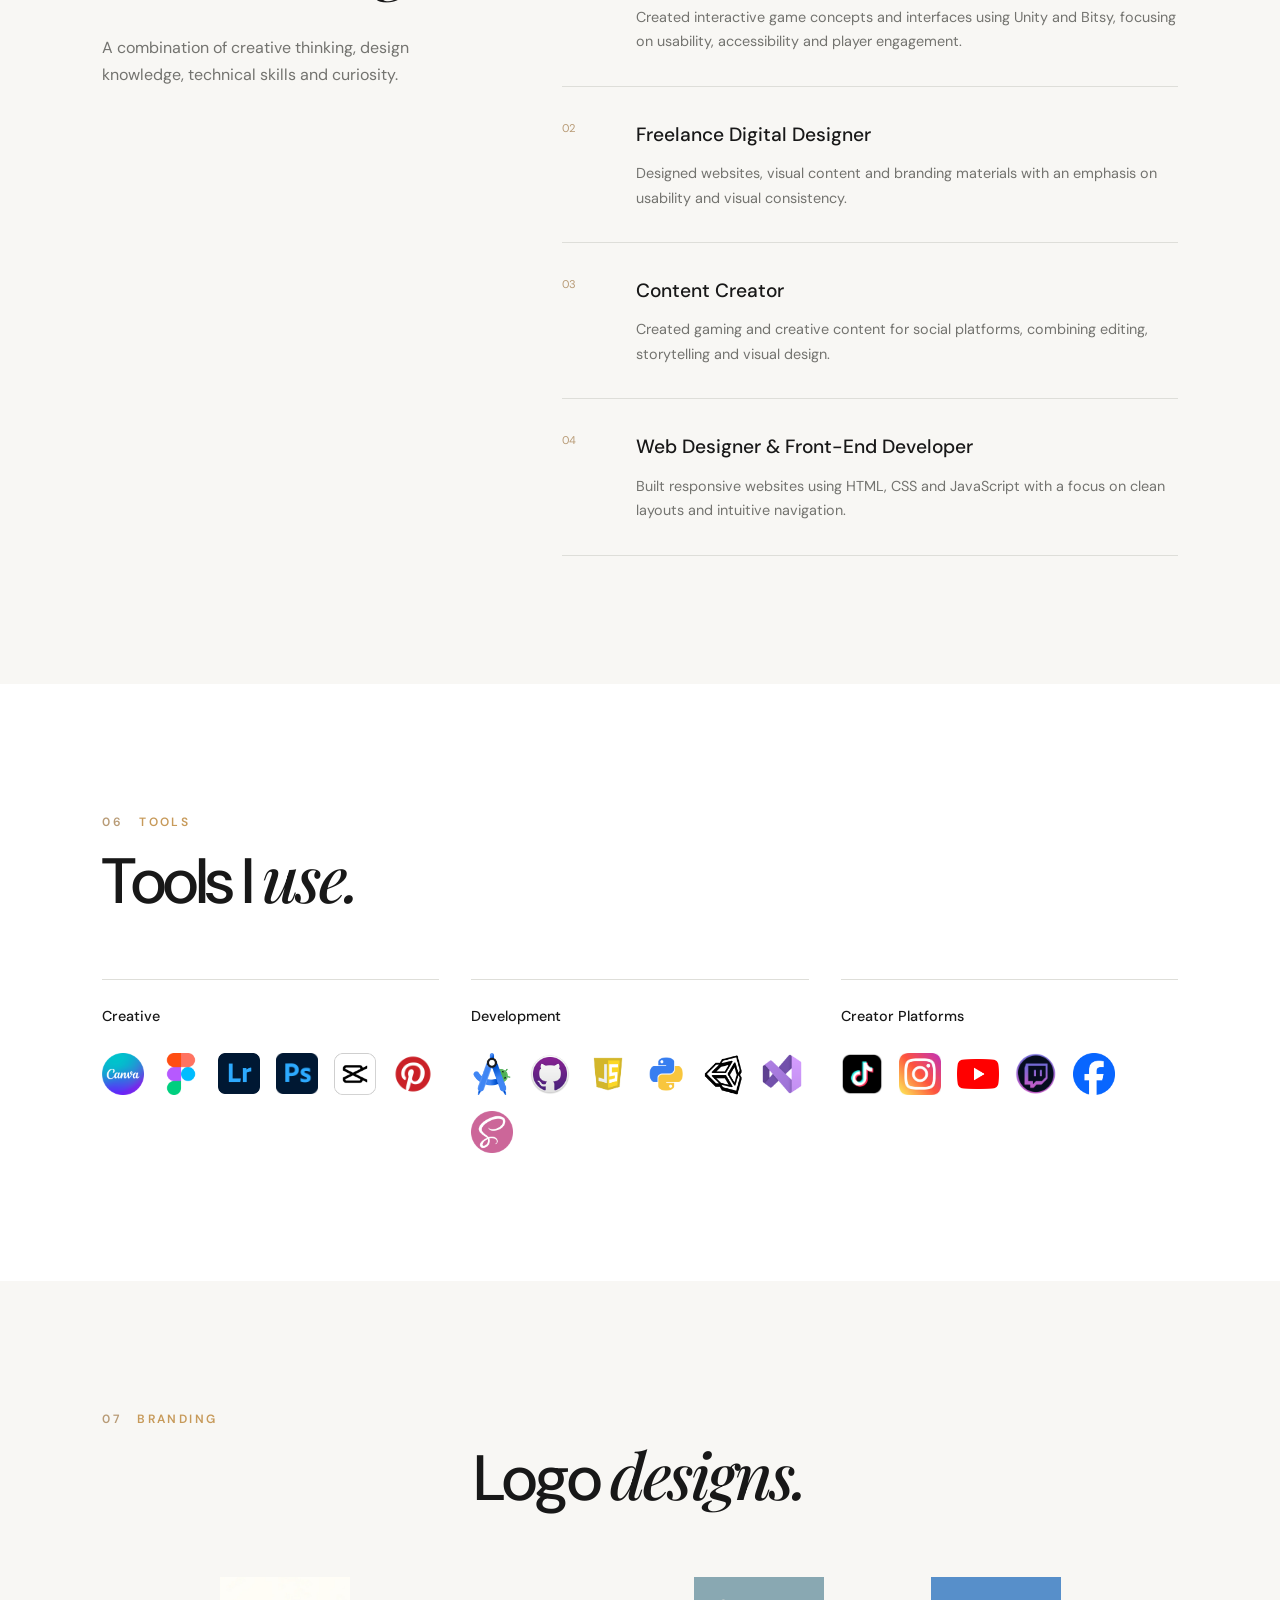
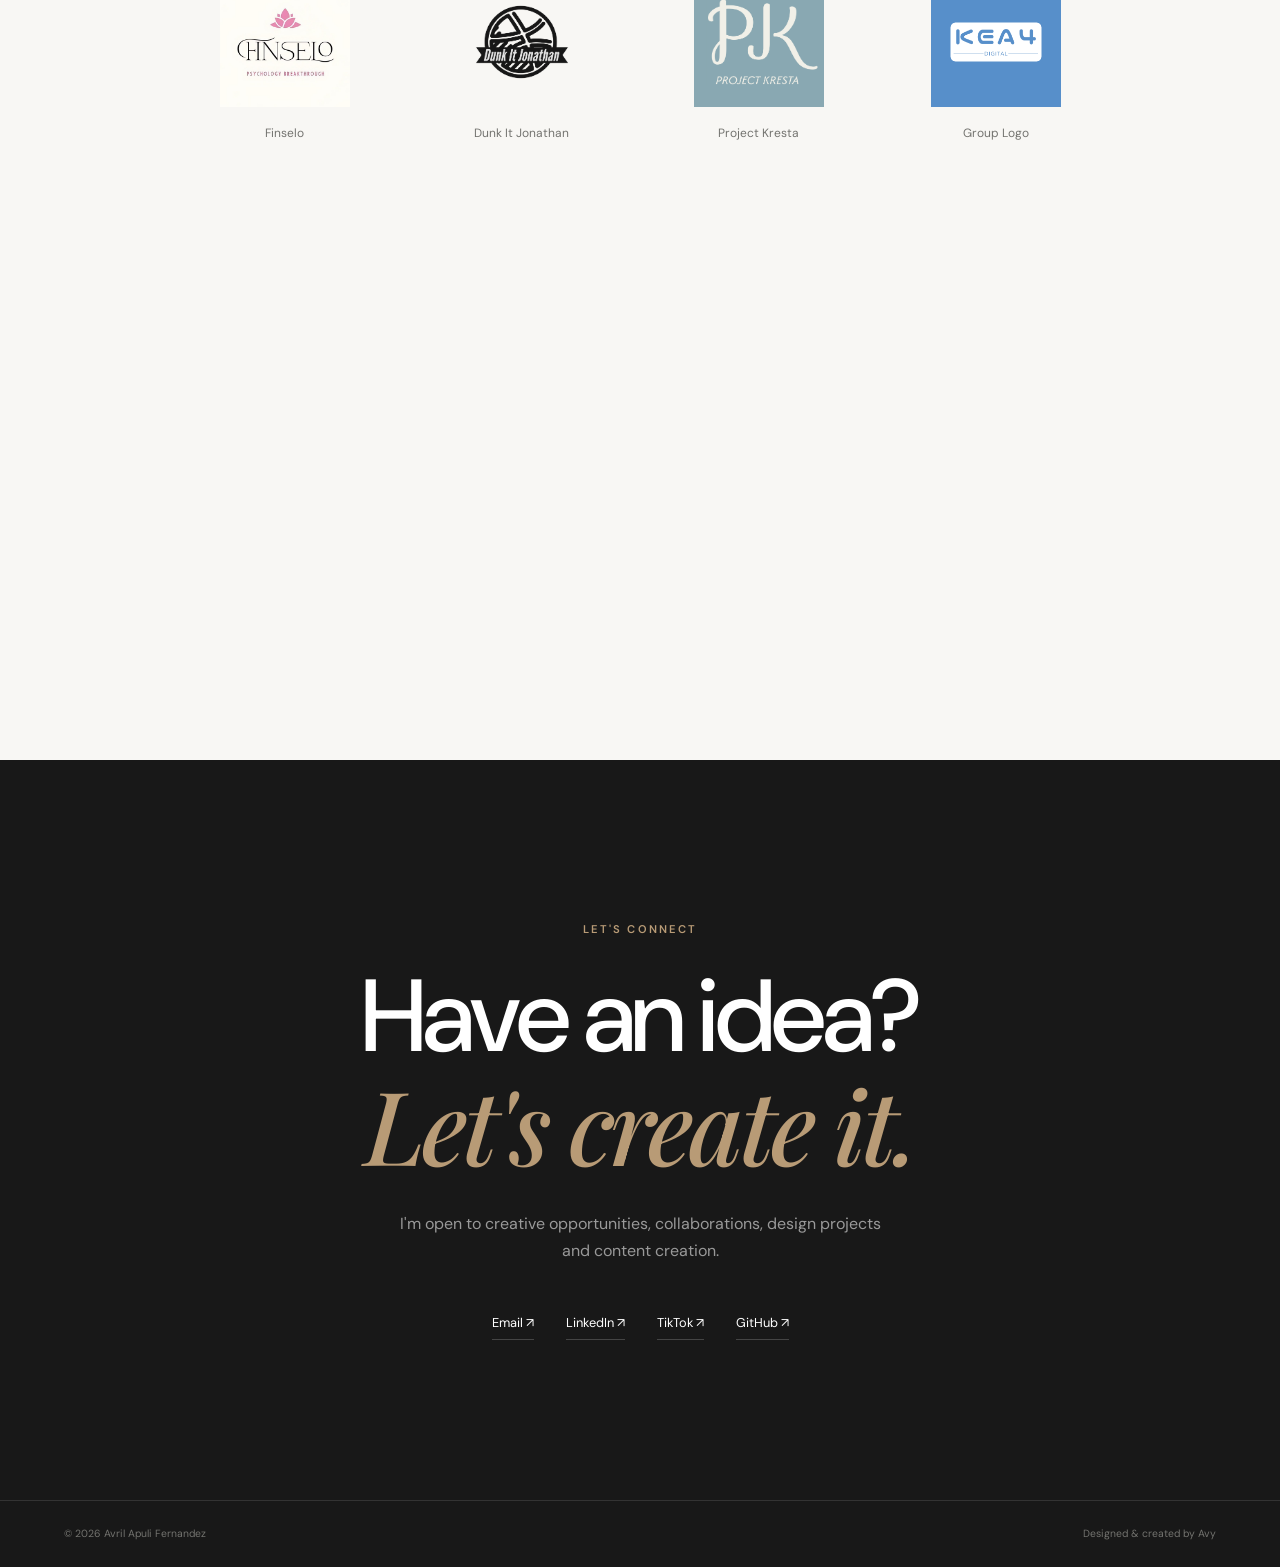
==== commit 0b278c0f: "Initial Commit" ====
--- a/index.html
+++ b/index.html
@@ -103,7 +103,7 @@
     <div class="about-image">
 
       <img
-        src="profile1.jpg"
+        src="portrait1.jpg"
         alt="Portrait of Avril Fernandez"
       >
 
